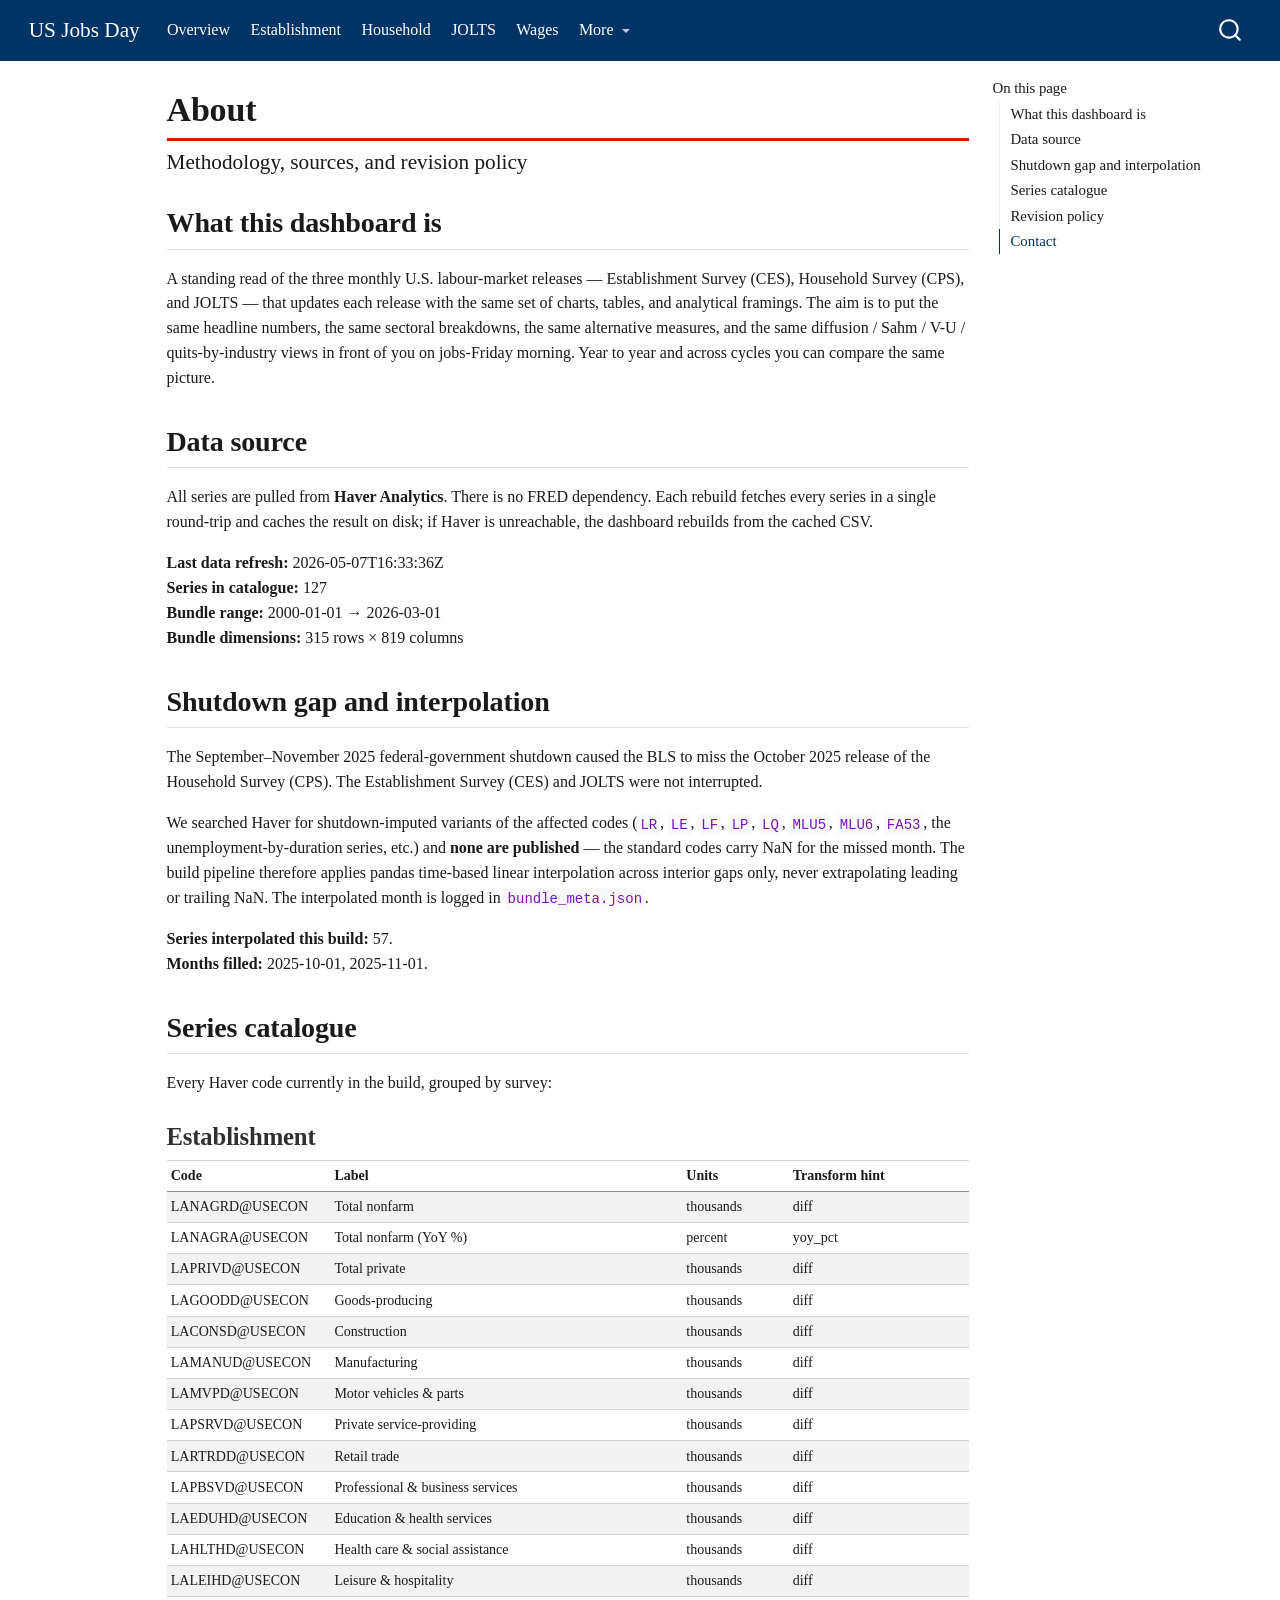
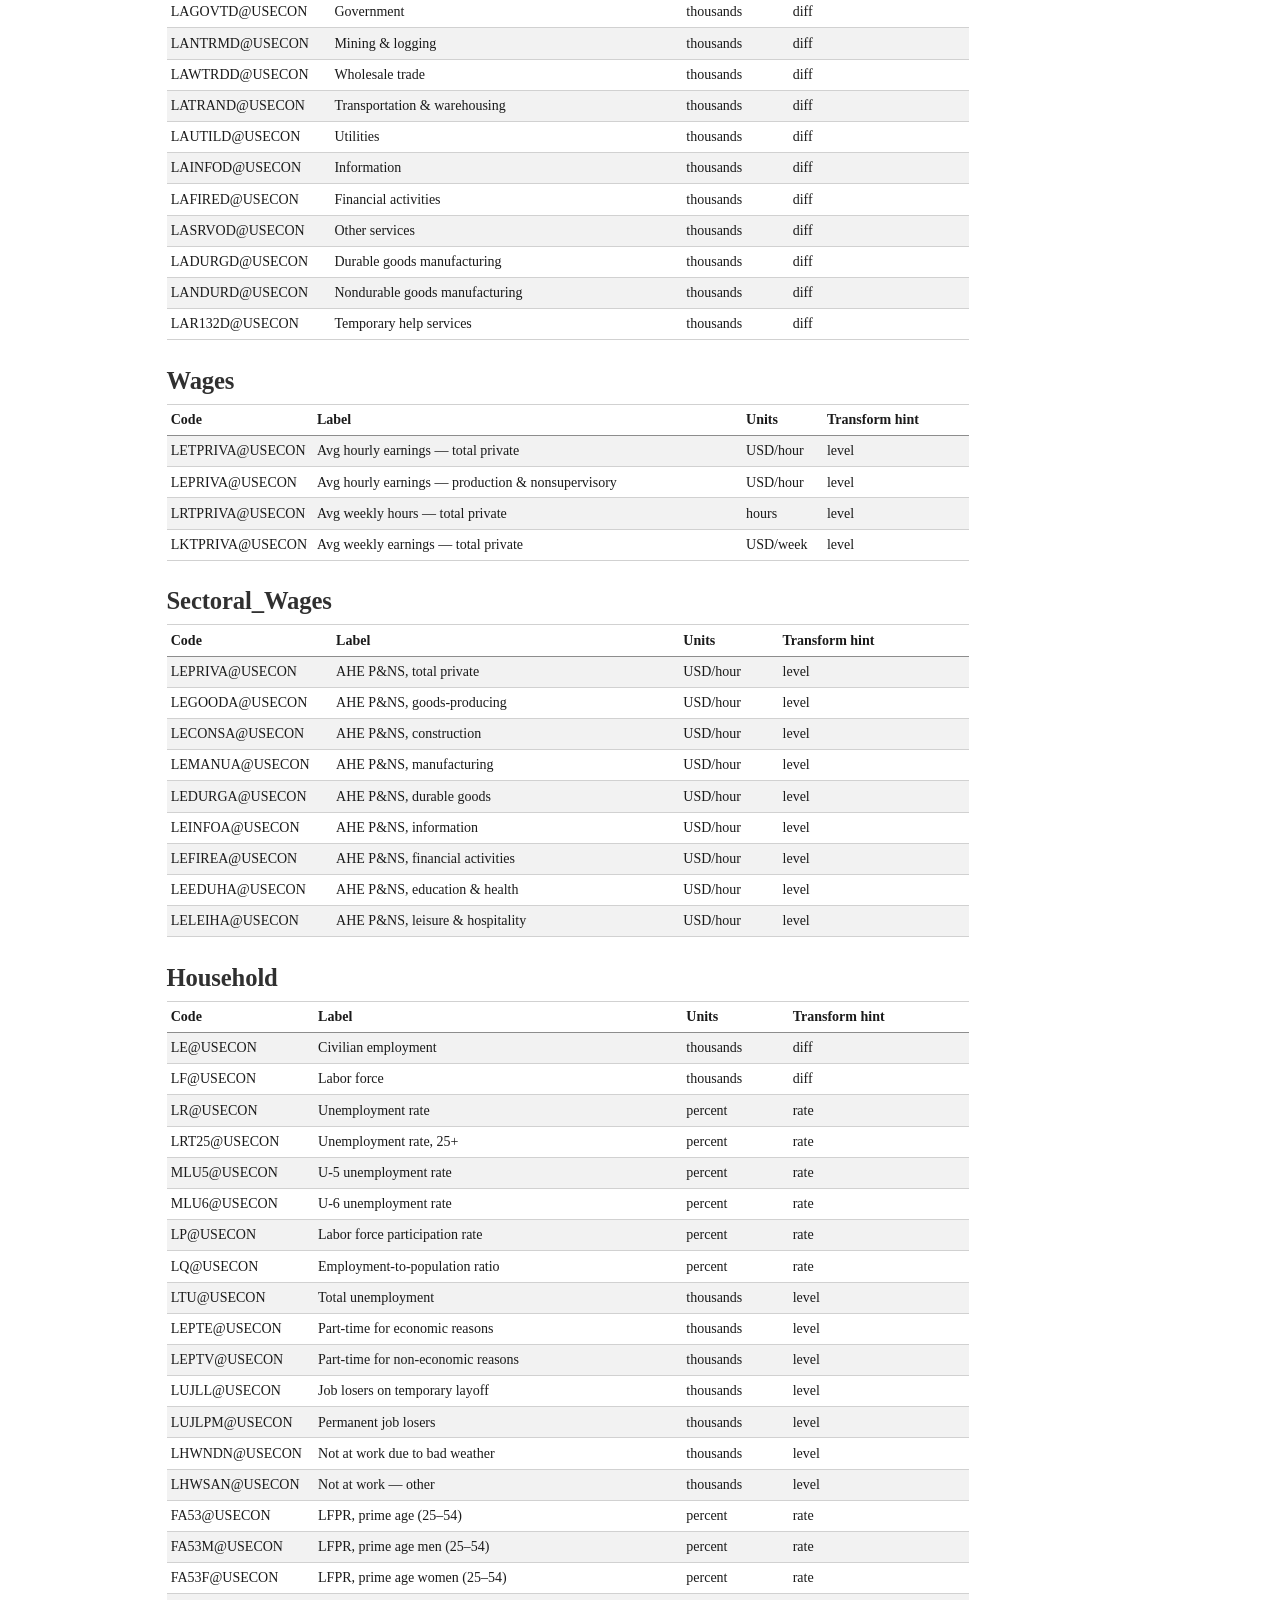
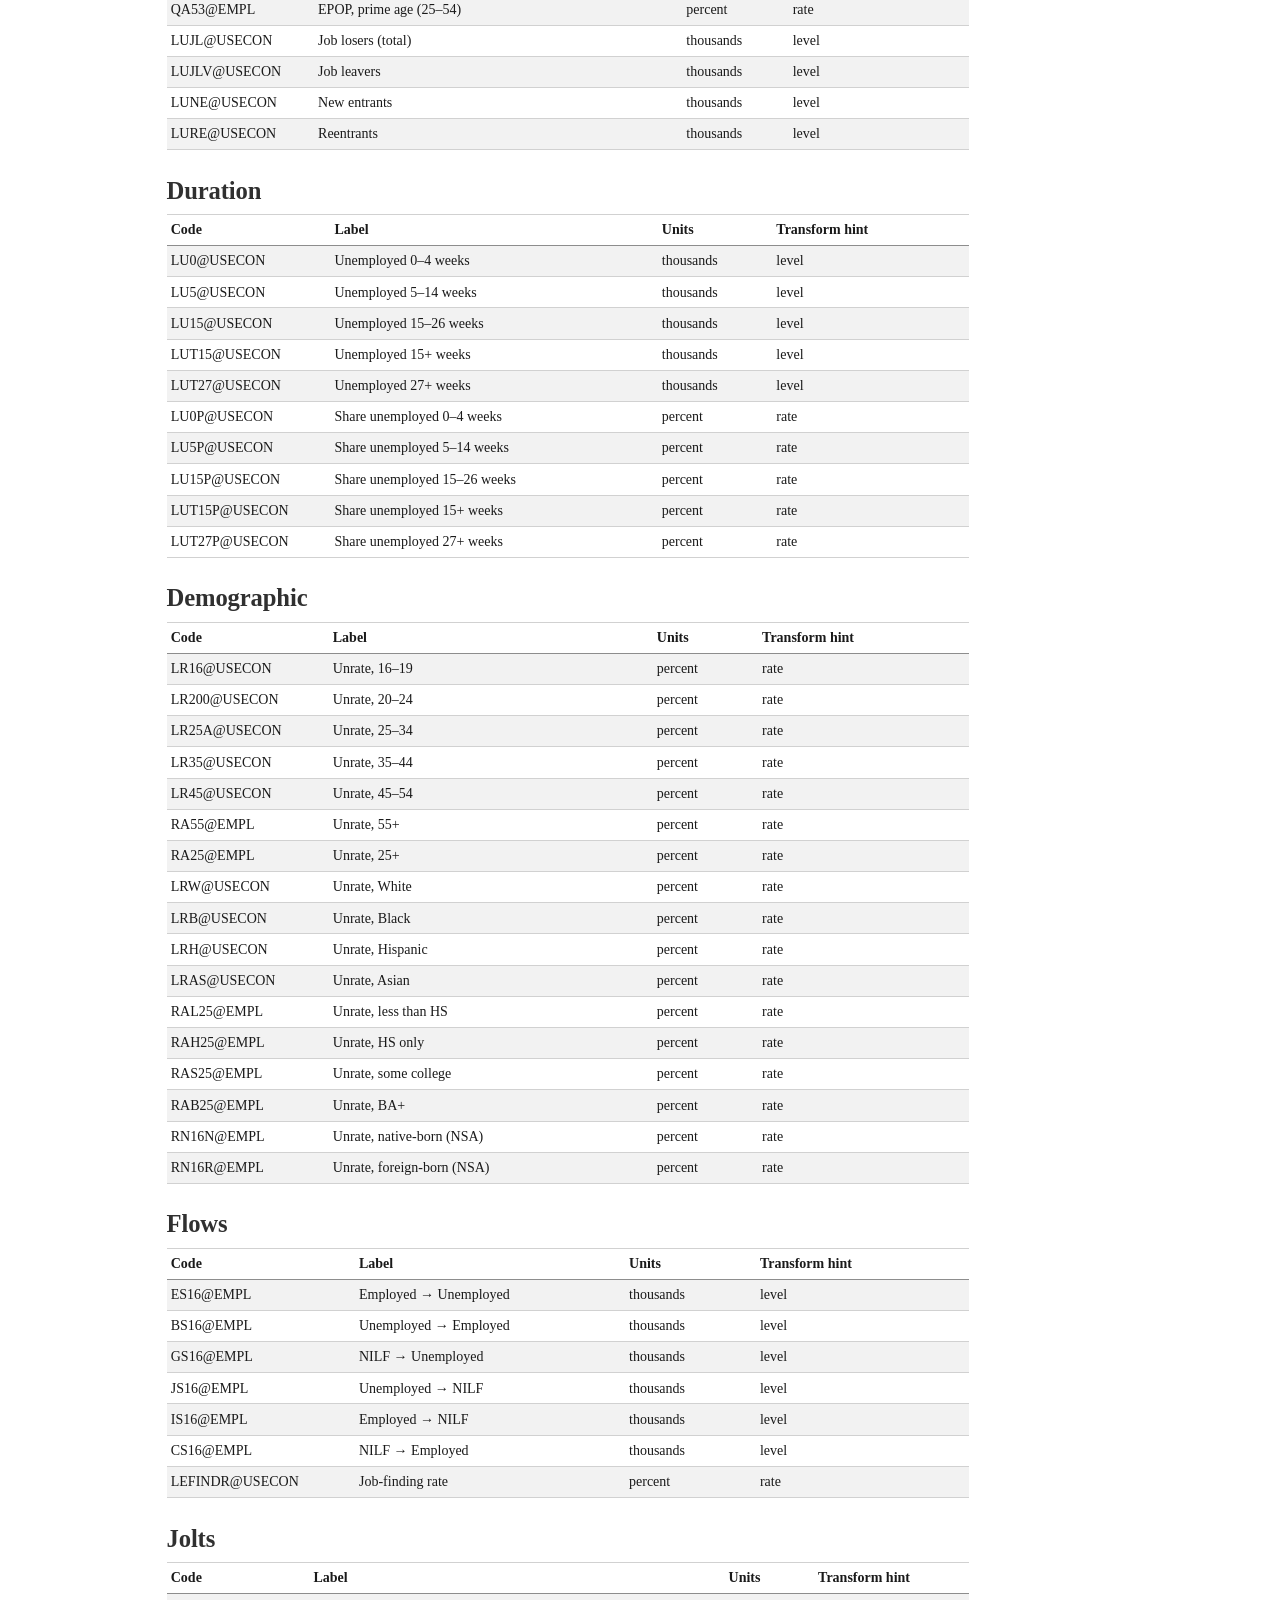
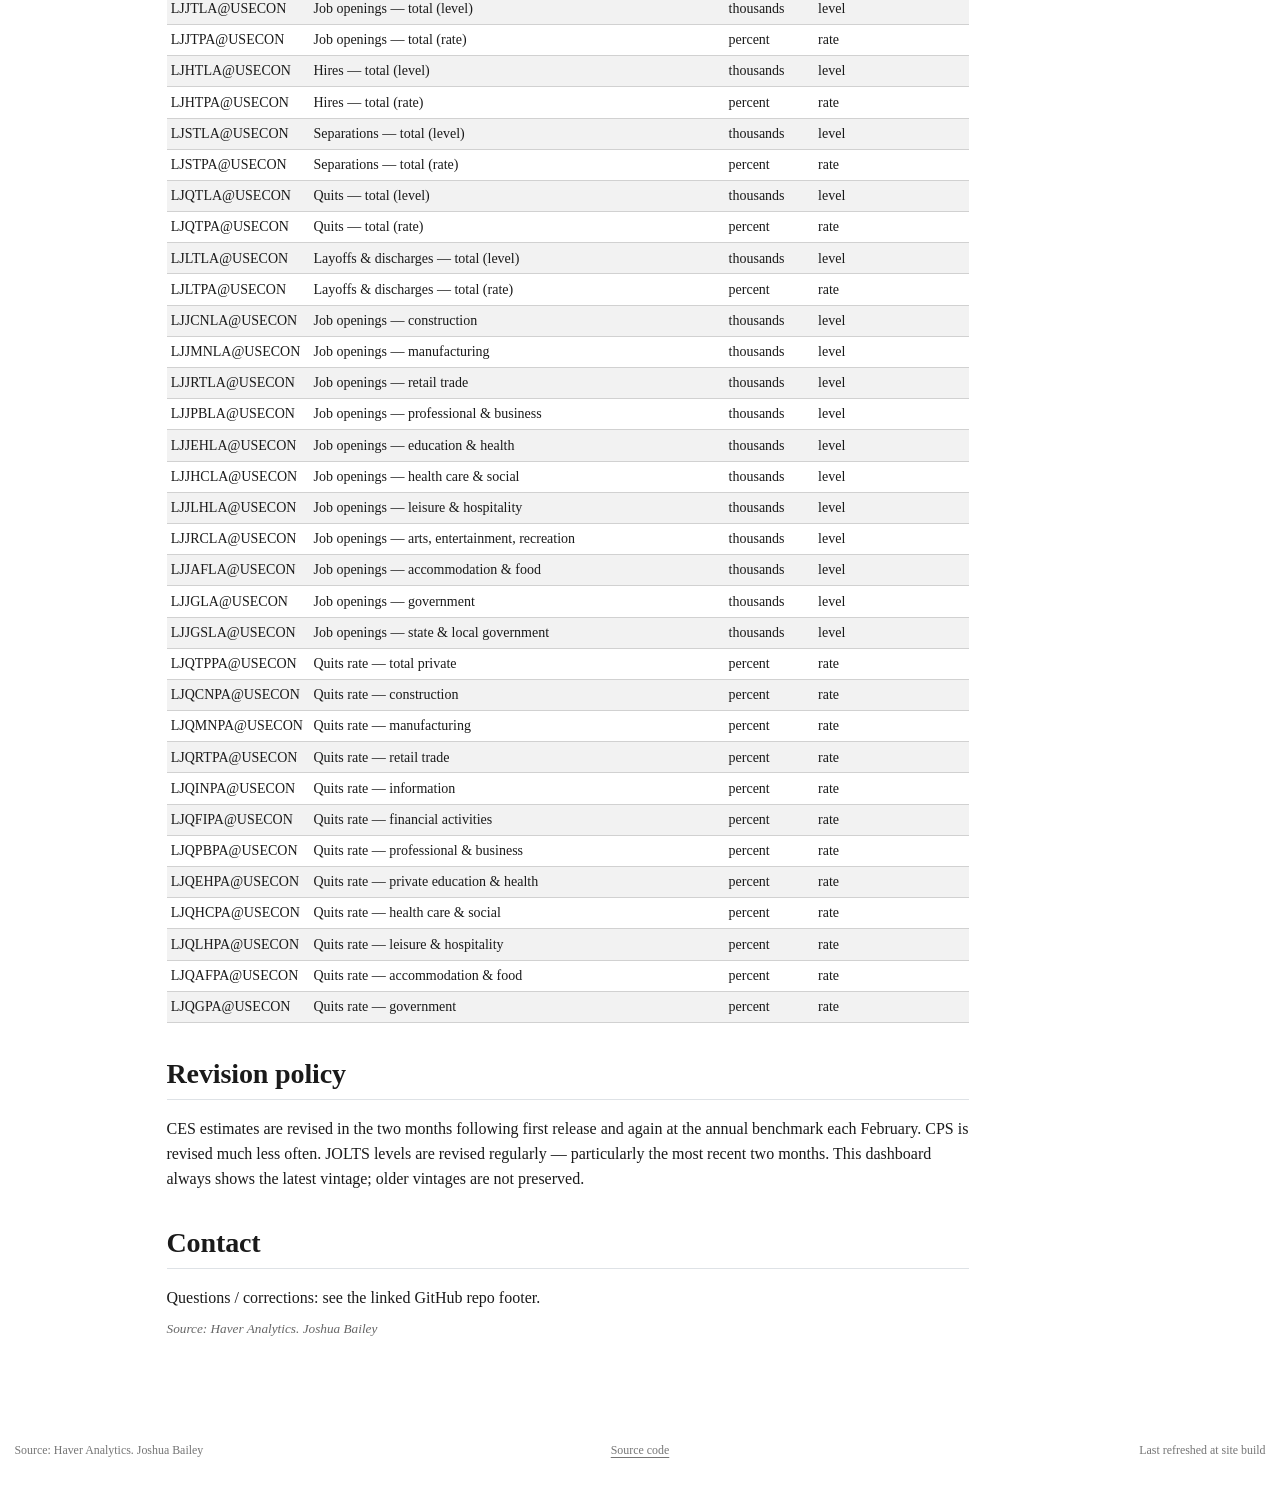
==== about.html @ 0201a6a6 "Refresh 2026-05-07" ====
<!DOCTYPE html>
<html xmlns="http://www.w3.org/1999/xhtml" lang="en" xml:lang="en"><head>

<meta charset="utf-8">
<meta name="generator" content="quarto-1.6.42">

<meta name="viewport" content="width=device-width, initial-scale=1.0, user-scalable=yes">


<title>About – US Jobs Day</title>
<style>
code{white-space: pre-wrap;}
span.smallcaps{font-variant: small-caps;}
div.columns{display: flex; gap: min(4vw, 1.5em);}
div.column{flex: auto; overflow-x: auto;}
div.hanging-indent{margin-left: 1.5em; text-indent: -1.5em;}
ul.task-list{list-style: none;}
ul.task-list li input[type="checkbox"] {
  width: 0.8em;
  margin: 0 0.8em 0.2em -1em; /* quarto-specific, see https://github.com/quarto-dev/quarto-cli/issues/4556 */ 
  vertical-align: middle;
}
</style>


<script src="site_libs/quarto-nav/quarto-nav.js"></script>
<script src="site_libs/quarto-nav/headroom.min.js"></script>
<script src="site_libs/clipboard/clipboard.min.js"></script>
<script src="site_libs/quarto-search/autocomplete.umd.js"></script>
<script src="site_libs/quarto-search/fuse.min.js"></script>
<script src="site_libs/quarto-search/quarto-search.js"></script>
<meta name="quarto:offset" content="./">
<script src="site_libs/quarto-html/quarto.js"></script>
<script src="site_libs/quarto-html/popper.min.js"></script>
<script src="site_libs/quarto-html/tippy.umd.min.js"></script>
<script src="site_libs/quarto-html/anchor.min.js"></script>
<link href="site_libs/quarto-html/tippy.css" rel="stylesheet">
<link href="site_libs/quarto-html/quarto-syntax-highlighting-2f5df379a58b258e96c21c0638c20c03.css" rel="stylesheet" id="quarto-text-highlighting-styles">
<script src="site_libs/bootstrap/bootstrap.min.js"></script>
<link href="site_libs/bootstrap/bootstrap-icons.css" rel="stylesheet">
<link href="site_libs/bootstrap/bootstrap-bac0876a1e054e1582b40d02a5492bbf.min.css" rel="stylesheet" append-hash="true" id="quarto-bootstrap" data-mode="light">
<script id="quarto-search-options" type="application/json">{
  "location": "navbar",
  "copy-button": false,
  "collapse-after": 3,
  "panel-placement": "end",
  "type": "overlay",
  "limit": 50,
  "keyboard-shortcut": [
    "f",
    "/",
    "s"
  ],
  "show-item-context": false,
  "language": {
    "search-no-results-text": "No results",
    "search-matching-documents-text": "matching documents",
    "search-copy-link-title": "Copy link to search",
    "search-hide-matches-text": "Hide additional matches",
    "search-more-match-text": "more match in this document",
    "search-more-matches-text": "more matches in this document",
    "search-clear-button-title": "Clear",
    "search-text-placeholder": "",
    "search-detached-cancel-button-title": "Cancel",
    "search-submit-button-title": "Submit",
    "search-label": "Search"
  }
}</script>
<style>html{ scroll-behavior: smooth; }</style>


</head>

<body class="nav-fixed">

<div id="quarto-search-results"></div>
  <header id="quarto-header" class="headroom fixed-top">
    <nav class="navbar navbar-expand-lg " data-bs-theme="dark">
      <div class="navbar-container container-fluid">
      <div class="navbar-brand-container mx-auto">
    <a class="navbar-brand" href="./index.html">
    <span class="navbar-title">US Jobs Day</span>
    </a>
  </div>
            <div id="quarto-search" class="" title="Search"></div>
          <button class="navbar-toggler" type="button" data-bs-toggle="collapse" data-bs-target="#navbarCollapse" aria-controls="navbarCollapse" role="menu" aria-expanded="false" aria-label="Toggle navigation" onclick="if (window.quartoToggleHeadroom) { window.quartoToggleHeadroom(); }">
  <span class="navbar-toggler-icon"></span>
</button>
          <div class="collapse navbar-collapse" id="navbarCollapse">
            <ul class="navbar-nav navbar-nav-scroll me-auto">
  <li class="nav-item">
    <a class="nav-link" href="./index.html"> 
<span class="menu-text">Overview</span></a>
  </li>  
  <li class="nav-item">
    <a class="nav-link" href="./establishment.html"> 
<span class="menu-text">Establishment</span></a>
  </li>  
  <li class="nav-item">
    <a class="nav-link" href="./household.html"> 
<span class="menu-text">Household</span></a>
  </li>  
  <li class="nav-item">
    <a class="nav-link" href="./jolts.html"> 
<span class="menu-text">JOLTS</span></a>
  </li>  
  <li class="nav-item">
    <a class="nav-link" href="./wages.html"> 
<span class="menu-text">Wages</span></a>
  </li>  
  <li class="nav-item dropdown ">
    <a class="nav-link dropdown-toggle" href="#" id="nav-menu-more" role="link" data-bs-toggle="dropdown" aria-expanded="false">
 <span class="menu-text">More</span>
    </a>
    <ul class="dropdown-menu" aria-labelledby="nav-menu-more">    
        <li>
    <a class="dropdown-item" href="./raw-data.html">
 <span class="dropdown-text">Raw data</span></a>
  </li>  
        <li>
    <a class="dropdown-item" href="./about.html">
 <span class="dropdown-text">About</span></a>
  </li>  
    </ul>
  </li>
</ul>
          </div> <!-- /navcollapse -->
            <div class="quarto-navbar-tools">
</div>
      </div> <!-- /container-fluid -->
    </nav>
</header>
<!-- content -->
<div id="quarto-content" class="quarto-container page-columns page-rows-contents page-layout-article page-navbar">
<!-- sidebar -->
<!-- margin-sidebar -->
    <div id="quarto-margin-sidebar" class="sidebar margin-sidebar">
        <nav id="TOC" role="doc-toc" class="toc-active">
    <h2 id="toc-title">On this page</h2>
   
  <ul class="collapse">
  <li><a href="#what-this-dashboard-is" id="toc-what-this-dashboard-is" class="nav-link active" data-scroll-target="#what-this-dashboard-is">What this dashboard is</a></li>
  <li><a href="#data-source" id="toc-data-source" class="nav-link" data-scroll-target="#data-source">Data source</a></li>
  <li><a href="#shutdown-gap-and-interpolation" id="toc-shutdown-gap-and-interpolation" class="nav-link" data-scroll-target="#shutdown-gap-and-interpolation">Shutdown gap and interpolation</a></li>
  <li><a href="#series-catalogue" id="toc-series-catalogue" class="nav-link" data-scroll-target="#series-catalogue">Series catalogue</a></li>
  <li><a href="#revision-policy" id="toc-revision-policy" class="nav-link" data-scroll-target="#revision-policy">Revision policy</a></li>
  <li><a href="#contact" id="toc-contact" class="nav-link" data-scroll-target="#contact">Contact</a></li>
  </ul>
</nav>
    </div>
<!-- main -->
<main class="content" id="quarto-document-content">

<header id="title-block-header" class="quarto-title-block default">
<div class="quarto-title">
<h1 class="title">About</h1>
<p class="subtitle lead">Methodology, sources, and revision policy</p>
</div>



<div class="quarto-title-meta">

    
  
    
  </div>
  


</header>


<section id="what-this-dashboard-is" class="level2">
<h2 class="anchored" data-anchor-id="what-this-dashboard-is">What this dashboard is</h2>
<p>A standing read of the three monthly U.S. labour-market releases — Establishment Survey (CES), Household Survey (CPS), and JOLTS — that updates each release with the same set of charts, tables, and analytical framings. The aim is to put the same headline numbers, the same sectoral breakdowns, the same alternative measures, and the same diffusion / Sahm / V-U / quits-by-industry views in front of you on jobs-Friday morning. Year to year and across cycles you can compare the same picture.</p>
</section>
<section id="data-source" class="level2">
<h2 class="anchored" data-anchor-id="data-source">Data source</h2>
<p>All series are pulled from <strong>Haver Analytics</strong>. There is no FRED dependency. Each rebuild fetches every series in a single round-trip and caches the result on disk; if Haver is unreachable, the dashboard rebuilds from the cached CSV.</p>
<div id="data-meta" class="cell" data-execution_count="2">
<p><strong>Last data refresh:</strong> 2026-05-07T16:33:36Z<br>
<strong>Series in catalogue:</strong> 127<br>
<strong>Bundle range:</strong> 2000-01-01 → 2026-03-01<br>
<strong>Bundle dimensions:</strong> 315 rows × 819 columns</p>
</div>
</section>
<section id="shutdown-gap-and-interpolation" class="level2">
<h2 class="anchored" data-anchor-id="shutdown-gap-and-interpolation">Shutdown gap and interpolation</h2>
<p>The September–November 2025 federal-government shutdown caused the BLS to miss the October 2025 release of the Household Survey (CPS). The Establishment Survey (CES) and JOLTS were not interrupted.</p>
<p>We searched Haver for shutdown-imputed variants of the affected codes (<code>LR</code>, <code>LE</code>, <code>LF</code>, <code>LP</code>, <code>LQ</code>, <code>MLU5</code>, <code>MLU6</code>, <code>FA53</code>, the unemployment-by-duration series, etc.) and <strong>none are published</strong> — the standard codes carry NaN for the missed month. The build pipeline therefore applies pandas time-based linear interpolation across interior gaps only, never extrapolating leading or trailing NaN. The interpolated month is logged in <code>bundle_meta.json</code>.</p>
<div id="interp-list" class="cell" data-execution_count="3">
<p><strong>Series interpolated this build:</strong> 57.<br>
<strong>Months filled:</strong> 2025-10-01, 2025-11-01.</p>
</div>
</section>
<section id="series-catalogue" class="level2">
<h2 class="anchored" data-anchor-id="series-catalogue">Series catalogue</h2>
<p>Every Haver code currently in the build, grouped by survey:</p>
<div id="catalog" class="cell" data-execution_count="4">
<section id="establishment" class="level3">
<h3 class="anchored" data-anchor-id="establishment">Establishment</h3>
<table class="caption-top table table-sm table-striped small">
<colgroup>
<col style="width: 20%">
<col style="width: 43%">
<col style="width: 13%">
<col style="width: 22%">
</colgroup>
<thead>
<tr class="header">
<th style="text-align: left;">Code</th>
<th style="text-align: left;">Label</th>
<th style="text-align: left;">Units</th>
<th style="text-align: left;">Transform hint</th>
</tr>
</thead>
<tbody>
<tr class="odd">
<td style="text-align: left;">LANAGRD@USECON</td>
<td style="text-align: left;">Total nonfarm</td>
<td style="text-align: left;">thousands</td>
<td style="text-align: left;">diff</td>
</tr>
<tr class="even">
<td style="text-align: left;">LANAGRA@USECON</td>
<td style="text-align: left;">Total nonfarm (YoY %)</td>
<td style="text-align: left;">percent</td>
<td style="text-align: left;">yoy_pct</td>
</tr>
<tr class="odd">
<td style="text-align: left;">LAPRIVD@USECON</td>
<td style="text-align: left;">Total private</td>
<td style="text-align: left;">thousands</td>
<td style="text-align: left;">diff</td>
</tr>
<tr class="even">
<td style="text-align: left;">LAGOODD@USECON</td>
<td style="text-align: left;">Goods-producing</td>
<td style="text-align: left;">thousands</td>
<td style="text-align: left;">diff</td>
</tr>
<tr class="odd">
<td style="text-align: left;">LACONSD@USECON</td>
<td style="text-align: left;">Construction</td>
<td style="text-align: left;">thousands</td>
<td style="text-align: left;">diff</td>
</tr>
<tr class="even">
<td style="text-align: left;">LAMANUD@USECON</td>
<td style="text-align: left;">Manufacturing</td>
<td style="text-align: left;">thousands</td>
<td style="text-align: left;">diff</td>
</tr>
<tr class="odd">
<td style="text-align: left;">LAMVPD@USECON</td>
<td style="text-align: left;">Motor vehicles &amp; parts</td>
<td style="text-align: left;">thousands</td>
<td style="text-align: left;">diff</td>
</tr>
<tr class="even">
<td style="text-align: left;">LAPSRVD@USECON</td>
<td style="text-align: left;">Private service-providing</td>
<td style="text-align: left;">thousands</td>
<td style="text-align: left;">diff</td>
</tr>
<tr class="odd">
<td style="text-align: left;">LARTRDD@USECON</td>
<td style="text-align: left;">Retail trade</td>
<td style="text-align: left;">thousands</td>
<td style="text-align: left;">diff</td>
</tr>
<tr class="even">
<td style="text-align: left;">LAPBSVD@USECON</td>
<td style="text-align: left;">Professional &amp; business services</td>
<td style="text-align: left;">thousands</td>
<td style="text-align: left;">diff</td>
</tr>
<tr class="odd">
<td style="text-align: left;">LAEDUHD@USECON</td>
<td style="text-align: left;">Education &amp; health services</td>
<td style="text-align: left;">thousands</td>
<td style="text-align: left;">diff</td>
</tr>
<tr class="even">
<td style="text-align: left;">LAHLTHD@USECON</td>
<td style="text-align: left;">Health care &amp; social assistance</td>
<td style="text-align: left;">thousands</td>
<td style="text-align: left;">diff</td>
</tr>
<tr class="odd">
<td style="text-align: left;">LALEIHD@USECON</td>
<td style="text-align: left;">Leisure &amp; hospitality</td>
<td style="text-align: left;">thousands</td>
<td style="text-align: left;">diff</td>
</tr>
<tr class="even">
<td style="text-align: left;">LAGOVTD@USECON</td>
<td style="text-align: left;">Government</td>
<td style="text-align: left;">thousands</td>
<td style="text-align: left;">diff</td>
</tr>
<tr class="odd">
<td style="text-align: left;">LANTRMD@USECON</td>
<td style="text-align: left;">Mining &amp; logging</td>
<td style="text-align: left;">thousands</td>
<td style="text-align: left;">diff</td>
</tr>
<tr class="even">
<td style="text-align: left;">LAWTRDD@USECON</td>
<td style="text-align: left;">Wholesale trade</td>
<td style="text-align: left;">thousands</td>
<td style="text-align: left;">diff</td>
</tr>
<tr class="odd">
<td style="text-align: left;">LATRAND@USECON</td>
<td style="text-align: left;">Transportation &amp; warehousing</td>
<td style="text-align: left;">thousands</td>
<td style="text-align: left;">diff</td>
</tr>
<tr class="even">
<td style="text-align: left;">LAUTILD@USECON</td>
<td style="text-align: left;">Utilities</td>
<td style="text-align: left;">thousands</td>
<td style="text-align: left;">diff</td>
</tr>
<tr class="odd">
<td style="text-align: left;">LAINFOD@USECON</td>
<td style="text-align: left;">Information</td>
<td style="text-align: left;">thousands</td>
<td style="text-align: left;">diff</td>
</tr>
<tr class="even">
<td style="text-align: left;">LAFIRED@USECON</td>
<td style="text-align: left;">Financial activities</td>
<td style="text-align: left;">thousands</td>
<td style="text-align: left;">diff</td>
</tr>
<tr class="odd">
<td style="text-align: left;">LASRVOD@USECON</td>
<td style="text-align: left;">Other services</td>
<td style="text-align: left;">thousands</td>
<td style="text-align: left;">diff</td>
</tr>
<tr class="even">
<td style="text-align: left;">LADURGD@USECON</td>
<td style="text-align: left;">Durable goods manufacturing</td>
<td style="text-align: left;">thousands</td>
<td style="text-align: left;">diff</td>
</tr>
<tr class="odd">
<td style="text-align: left;">LANDURD@USECON</td>
<td style="text-align: left;">Nondurable goods manufacturing</td>
<td style="text-align: left;">thousands</td>
<td style="text-align: left;">diff</td>
</tr>
<tr class="even">
<td style="text-align: left;">LAR132D@USECON</td>
<td style="text-align: left;">Temporary help services</td>
<td style="text-align: left;">thousands</td>
<td style="text-align: left;">diff</td>
</tr>
</tbody>
</table>
</section>
<section id="wages" class="level3">
<h3 class="anchored" data-anchor-id="wages">Wages</h3>
<table class="caption-top table table-sm table-striped small">
<colgroup>
<col style="width: 17%">
<col style="width: 53%">
<col style="width: 10%">
<col style="width: 18%">
</colgroup>
<thead>
<tr class="header">
<th style="text-align: left;">Code</th>
<th style="text-align: left;">Label</th>
<th style="text-align: left;">Units</th>
<th style="text-align: left;">Transform hint</th>
</tr>
</thead>
<tbody>
<tr class="odd">
<td style="text-align: left;">LETPRIVA@USECON</td>
<td style="text-align: left;">Avg hourly earnings — total private</td>
<td style="text-align: left;">USD/hour</td>
<td style="text-align: left;">level</td>
</tr>
<tr class="even">
<td style="text-align: left;">LEPRIVA@USECON</td>
<td style="text-align: left;">Avg hourly earnings — production &amp; nonsupervisory</td>
<td style="text-align: left;">USD/hour</td>
<td style="text-align: left;">level</td>
</tr>
<tr class="odd">
<td style="text-align: left;">LRTPRIVA@USECON</td>
<td style="text-align: left;">Avg weekly hours — total private</td>
<td style="text-align: left;">hours</td>
<td style="text-align: left;">level</td>
</tr>
<tr class="even">
<td style="text-align: left;">LKTPRIVA@USECON</td>
<td style="text-align: left;">Avg weekly earnings — total private</td>
<td style="text-align: left;">USD/week</td>
<td style="text-align: left;">level</td>
</tr>
</tbody>
</table>
</section>
<section id="sectoral_wages" class="level3">
<h3 class="anchored" data-anchor-id="sectoral_wages">Sectoral_Wages</h3>
<table class="caption-top table table-sm table-striped small">
<colgroup>
<col style="width: 20%">
<col style="width: 42%">
<col style="width: 12%">
<col style="width: 23%">
</colgroup>
<thead>
<tr class="header">
<th style="text-align: left;">Code</th>
<th style="text-align: left;">Label</th>
<th style="text-align: left;">Units</th>
<th style="text-align: left;">Transform hint</th>
</tr>
</thead>
<tbody>
<tr class="odd">
<td style="text-align: left;">LEPRIVA@USECON</td>
<td style="text-align: left;">AHE P&amp;NS, total private</td>
<td style="text-align: left;">USD/hour</td>
<td style="text-align: left;">level</td>
</tr>
<tr class="even">
<td style="text-align: left;">LEGOODA@USECON</td>
<td style="text-align: left;">AHE P&amp;NS, goods-producing</td>
<td style="text-align: left;">USD/hour</td>
<td style="text-align: left;">level</td>
</tr>
<tr class="odd">
<td style="text-align: left;">LECONSA@USECON</td>
<td style="text-align: left;">AHE P&amp;NS, construction</td>
<td style="text-align: left;">USD/hour</td>
<td style="text-align: left;">level</td>
</tr>
<tr class="even">
<td style="text-align: left;">LEMANUA@USECON</td>
<td style="text-align: left;">AHE P&amp;NS, manufacturing</td>
<td style="text-align: left;">USD/hour</td>
<td style="text-align: left;">level</td>
</tr>
<tr class="odd">
<td style="text-align: left;">LEDURGA@USECON</td>
<td style="text-align: left;">AHE P&amp;NS, durable goods</td>
<td style="text-align: left;">USD/hour</td>
<td style="text-align: left;">level</td>
</tr>
<tr class="even">
<td style="text-align: left;">LEINFOA@USECON</td>
<td style="text-align: left;">AHE P&amp;NS, information</td>
<td style="text-align: left;">USD/hour</td>
<td style="text-align: left;">level</td>
</tr>
<tr class="odd">
<td style="text-align: left;">LEFIREA@USECON</td>
<td style="text-align: left;">AHE P&amp;NS, financial activities</td>
<td style="text-align: left;">USD/hour</td>
<td style="text-align: left;">level</td>
</tr>
<tr class="even">
<td style="text-align: left;">LEEDUHA@USECON</td>
<td style="text-align: left;">AHE P&amp;NS, education &amp; health</td>
<td style="text-align: left;">USD/hour</td>
<td style="text-align: left;">level</td>
</tr>
<tr class="odd">
<td style="text-align: left;">LELEIHA@USECON</td>
<td style="text-align: left;">AHE P&amp;NS, leisure &amp; hospitality</td>
<td style="text-align: left;">USD/hour</td>
<td style="text-align: left;">level</td>
</tr>
</tbody>
</table>
</section>
<section id="household" class="level3">
<h3 class="anchored" data-anchor-id="household">Household</h3>
<table class="caption-top table table-sm table-striped small">
<colgroup>
<col style="width: 18%">
<col style="width: 45%">
<col style="width: 13%">
<col style="width: 22%">
</colgroup>
<thead>
<tr class="header">
<th style="text-align: left;">Code</th>
<th style="text-align: left;">Label</th>
<th style="text-align: left;">Units</th>
<th style="text-align: left;">Transform hint</th>
</tr>
</thead>
<tbody>
<tr class="odd">
<td style="text-align: left;">LE@USECON</td>
<td style="text-align: left;">Civilian employment</td>
<td style="text-align: left;">thousands</td>
<td style="text-align: left;">diff</td>
</tr>
<tr class="even">
<td style="text-align: left;">LF@USECON</td>
<td style="text-align: left;">Labor force</td>
<td style="text-align: left;">thousands</td>
<td style="text-align: left;">diff</td>
</tr>
<tr class="odd">
<td style="text-align: left;">LR@USECON</td>
<td style="text-align: left;">Unemployment rate</td>
<td style="text-align: left;">percent</td>
<td style="text-align: left;">rate</td>
</tr>
<tr class="even">
<td style="text-align: left;">LRT25@USECON</td>
<td style="text-align: left;">Unemployment rate, 25+</td>
<td style="text-align: left;">percent</td>
<td style="text-align: left;">rate</td>
</tr>
<tr class="odd">
<td style="text-align: left;">MLU5@USECON</td>
<td style="text-align: left;">U-5 unemployment rate</td>
<td style="text-align: left;">percent</td>
<td style="text-align: left;">rate</td>
</tr>
<tr class="even">
<td style="text-align: left;">MLU6@USECON</td>
<td style="text-align: left;">U-6 unemployment rate</td>
<td style="text-align: left;">percent</td>
<td style="text-align: left;">rate</td>
</tr>
<tr class="odd">
<td style="text-align: left;">LP@USECON</td>
<td style="text-align: left;">Labor force participation rate</td>
<td style="text-align: left;">percent</td>
<td style="text-align: left;">rate</td>
</tr>
<tr class="even">
<td style="text-align: left;">LQ@USECON</td>
<td style="text-align: left;">Employment-to-population ratio</td>
<td style="text-align: left;">percent</td>
<td style="text-align: left;">rate</td>
</tr>
<tr class="odd">
<td style="text-align: left;">LTU@USECON</td>
<td style="text-align: left;">Total unemployment</td>
<td style="text-align: left;">thousands</td>
<td style="text-align: left;">level</td>
</tr>
<tr class="even">
<td style="text-align: left;">LEPTE@USECON</td>
<td style="text-align: left;">Part-time for economic reasons</td>
<td style="text-align: left;">thousands</td>
<td style="text-align: left;">level</td>
</tr>
<tr class="odd">
<td style="text-align: left;">LEPTV@USECON</td>
<td style="text-align: left;">Part-time for non-economic reasons</td>
<td style="text-align: left;">thousands</td>
<td style="text-align: left;">level</td>
</tr>
<tr class="even">
<td style="text-align: left;">LUJLL@USECON</td>
<td style="text-align: left;">Job losers on temporary layoff</td>
<td style="text-align: left;">thousands</td>
<td style="text-align: left;">level</td>
</tr>
<tr class="odd">
<td style="text-align: left;">LUJLPM@USECON</td>
<td style="text-align: left;">Permanent job losers</td>
<td style="text-align: left;">thousands</td>
<td style="text-align: left;">level</td>
</tr>
<tr class="even">
<td style="text-align: left;">LHWNDN@USECON</td>
<td style="text-align: left;">Not at work due to bad weather</td>
<td style="text-align: left;">thousands</td>
<td style="text-align: left;">level</td>
</tr>
<tr class="odd">
<td style="text-align: left;">LHWSAN@USECON</td>
<td style="text-align: left;">Not at work — other</td>
<td style="text-align: left;">thousands</td>
<td style="text-align: left;">level</td>
</tr>
<tr class="even">
<td style="text-align: left;">FA53@USECON</td>
<td style="text-align: left;">LFPR, prime age (25–54)</td>
<td style="text-align: left;">percent</td>
<td style="text-align: left;">rate</td>
</tr>
<tr class="odd">
<td style="text-align: left;">FA53M@USECON</td>
<td style="text-align: left;">LFPR, prime age men (25–54)</td>
<td style="text-align: left;">percent</td>
<td style="text-align: left;">rate</td>
</tr>
<tr class="even">
<td style="text-align: left;">FA53F@USECON</td>
<td style="text-align: left;">LFPR, prime age women (25–54)</td>
<td style="text-align: left;">percent</td>
<td style="text-align: left;">rate</td>
</tr>
<tr class="odd">
<td style="text-align: left;">QA53@EMPL</td>
<td style="text-align: left;">EPOP, prime age (25–54)</td>
<td style="text-align: left;">percent</td>
<td style="text-align: left;">rate</td>
</tr>
<tr class="even">
<td style="text-align: left;">LUJL@USECON</td>
<td style="text-align: left;">Job losers (total)</td>
<td style="text-align: left;">thousands</td>
<td style="text-align: left;">level</td>
</tr>
<tr class="odd">
<td style="text-align: left;">LUJLV@USECON</td>
<td style="text-align: left;">Job leavers</td>
<td style="text-align: left;">thousands</td>
<td style="text-align: left;">level</td>
</tr>
<tr class="even">
<td style="text-align: left;">LUNE@USECON</td>
<td style="text-align: left;">New entrants</td>
<td style="text-align: left;">thousands</td>
<td style="text-align: left;">level</td>
</tr>
<tr class="odd">
<td style="text-align: left;">LURE@USECON</td>
<td style="text-align: left;">Reentrants</td>
<td style="text-align: left;">thousands</td>
<td style="text-align: left;">level</td>
</tr>
</tbody>
</table>
</section>
<section id="duration" class="level3">
<h3 class="anchored" data-anchor-id="duration">Duration</h3>
<table class="caption-top table table-sm table-striped small">
<colgroup>
<col style="width: 20%">
<col style="width: 40%">
<col style="width: 14%">
<col style="width: 24%">
</colgroup>
<thead>
<tr class="header">
<th style="text-align: left;">Code</th>
<th style="text-align: left;">Label</th>
<th style="text-align: left;">Units</th>
<th style="text-align: left;">Transform hint</th>
</tr>
</thead>
<tbody>
<tr class="odd">
<td style="text-align: left;">LU0@USECON</td>
<td style="text-align: left;">Unemployed 0–4 weeks</td>
<td style="text-align: left;">thousands</td>
<td style="text-align: left;">level</td>
</tr>
<tr class="even">
<td style="text-align: left;">LU5@USECON</td>
<td style="text-align: left;">Unemployed 5–14 weeks</td>
<td style="text-align: left;">thousands</td>
<td style="text-align: left;">level</td>
</tr>
<tr class="odd">
<td style="text-align: left;">LU15@USECON</td>
<td style="text-align: left;">Unemployed 15–26 weeks</td>
<td style="text-align: left;">thousands</td>
<td style="text-align: left;">level</td>
</tr>
<tr class="even">
<td style="text-align: left;">LUT15@USECON</td>
<td style="text-align: left;">Unemployed 15+ weeks</td>
<td style="text-align: left;">thousands</td>
<td style="text-align: left;">level</td>
</tr>
<tr class="odd">
<td style="text-align: left;">LUT27@USECON</td>
<td style="text-align: left;">Unemployed 27+ weeks</td>
<td style="text-align: left;">thousands</td>
<td style="text-align: left;">level</td>
</tr>
<tr class="even">
<td style="text-align: left;">LU0P@USECON</td>
<td style="text-align: left;">Share unemployed 0–4 weeks</td>
<td style="text-align: left;">percent</td>
<td style="text-align: left;">rate</td>
</tr>
<tr class="odd">
<td style="text-align: left;">LU5P@USECON</td>
<td style="text-align: left;">Share unemployed 5–14 weeks</td>
<td style="text-align: left;">percent</td>
<td style="text-align: left;">rate</td>
</tr>
<tr class="even">
<td style="text-align: left;">LU15P@USECON</td>
<td style="text-align: left;">Share unemployed 15–26 weeks</td>
<td style="text-align: left;">percent</td>
<td style="text-align: left;">rate</td>
</tr>
<tr class="odd">
<td style="text-align: left;">LUT15P@USECON</td>
<td style="text-align: left;">Share unemployed 15+ weeks</td>
<td style="text-align: left;">percent</td>
<td style="text-align: left;">rate</td>
</tr>
<tr class="even">
<td style="text-align: left;">LUT27P@USECON</td>
<td style="text-align: left;">Share unemployed 27+ weeks</td>
<td style="text-align: left;">percent</td>
<td style="text-align: left;">rate</td>
</tr>
</tbody>
</table>
</section>
<section id="demographic" class="level3">
<h3 class="anchored" data-anchor-id="demographic">Demographic</h3>
<table class="caption-top table table-sm table-striped small">
<colgroup>
<col style="width: 20%">
<col style="width: 40%">
<col style="width: 13%">
<col style="width: 26%">
</colgroup>
<thead>
<tr class="header">
<th style="text-align: left;">Code</th>
<th style="text-align: left;">Label</th>
<th style="text-align: left;">Units</th>
<th style="text-align: left;">Transform hint</th>
</tr>
</thead>
<tbody>
<tr class="odd">
<td style="text-align: left;">LR16@USECON</td>
<td style="text-align: left;">Unrate, 16–19</td>
<td style="text-align: left;">percent</td>
<td style="text-align: left;">rate</td>
</tr>
<tr class="even">
<td style="text-align: left;">LR200@USECON</td>
<td style="text-align: left;">Unrate, 20–24</td>
<td style="text-align: left;">percent</td>
<td style="text-align: left;">rate</td>
</tr>
<tr class="odd">
<td style="text-align: left;">LR25A@USECON</td>
<td style="text-align: left;">Unrate, 25–34</td>
<td style="text-align: left;">percent</td>
<td style="text-align: left;">rate</td>
</tr>
<tr class="even">
<td style="text-align: left;">LR35@USECON</td>
<td style="text-align: left;">Unrate, 35–44</td>
<td style="text-align: left;">percent</td>
<td style="text-align: left;">rate</td>
</tr>
<tr class="odd">
<td style="text-align: left;">LR45@USECON</td>
<td style="text-align: left;">Unrate, 45–54</td>
<td style="text-align: left;">percent</td>
<td style="text-align: left;">rate</td>
</tr>
<tr class="even">
<td style="text-align: left;">RA55@EMPL</td>
<td style="text-align: left;">Unrate, 55+</td>
<td style="text-align: left;">percent</td>
<td style="text-align: left;">rate</td>
</tr>
<tr class="odd">
<td style="text-align: left;">RA25@EMPL</td>
<td style="text-align: left;">Unrate, 25+</td>
<td style="text-align: left;">percent</td>
<td style="text-align: left;">rate</td>
</tr>
<tr class="even">
<td style="text-align: left;">LRW@USECON</td>
<td style="text-align: left;">Unrate, White</td>
<td style="text-align: left;">percent</td>
<td style="text-align: left;">rate</td>
</tr>
<tr class="odd">
<td style="text-align: left;">LRB@USECON</td>
<td style="text-align: left;">Unrate, Black</td>
<td style="text-align: left;">percent</td>
<td style="text-align: left;">rate</td>
</tr>
<tr class="even">
<td style="text-align: left;">LRH@USECON</td>
<td style="text-align: left;">Unrate, Hispanic</td>
<td style="text-align: left;">percent</td>
<td style="text-align: left;">rate</td>
</tr>
<tr class="odd">
<td style="text-align: left;">LRAS@USECON</td>
<td style="text-align: left;">Unrate, Asian</td>
<td style="text-align: left;">percent</td>
<td style="text-align: left;">rate</td>
</tr>
<tr class="even">
<td style="text-align: left;">RAL25@EMPL</td>
<td style="text-align: left;">Unrate, less than HS</td>
<td style="text-align: left;">percent</td>
<td style="text-align: left;">rate</td>
</tr>
<tr class="odd">
<td style="text-align: left;">RAH25@EMPL</td>
<td style="text-align: left;">Unrate, HS only</td>
<td style="text-align: left;">percent</td>
<td style="text-align: left;">rate</td>
</tr>
<tr class="even">
<td style="text-align: left;">RAS25@EMPL</td>
<td style="text-align: left;">Unrate, some college</td>
<td style="text-align: left;">percent</td>
<td style="text-align: left;">rate</td>
</tr>
<tr class="odd">
<td style="text-align: left;">RAB25@EMPL</td>
<td style="text-align: left;">Unrate, BA+</td>
<td style="text-align: left;">percent</td>
<td style="text-align: left;">rate</td>
</tr>
<tr class="even">
<td style="text-align: left;">RN16N@EMPL</td>
<td style="text-align: left;">Unrate, native-born (NSA)</td>
<td style="text-align: left;">percent</td>
<td style="text-align: left;">rate</td>
</tr>
<tr class="odd">
<td style="text-align: left;">RN16R@EMPL</td>
<td style="text-align: left;">Unrate, foreign-born (NSA)</td>
<td style="text-align: left;">percent</td>
<td style="text-align: left;">rate</td>
</tr>
</tbody>
</table>
</section>
<section id="flows" class="level3">
<h3 class="anchored" data-anchor-id="flows">Flows</h3>
<table class="caption-top table table-sm table-striped small">
<colgroup>
<col style="width: 23%">
<col style="width: 33%">
<col style="width: 16%">
<col style="width: 26%">
</colgroup>
<thead>
<tr class="header">
<th style="text-align: left;">Code</th>
<th style="text-align: left;">Label</th>
<th style="text-align: left;">Units</th>
<th style="text-align: left;">Transform hint</th>
</tr>
</thead>
<tbody>
<tr class="odd">
<td style="text-align: left;">ES16@EMPL</td>
<td style="text-align: left;">Employed → Unemployed</td>
<td style="text-align: left;">thousands</td>
<td style="text-align: left;">level</td>
</tr>
<tr class="even">
<td style="text-align: left;">BS16@EMPL</td>
<td style="text-align: left;">Unemployed → Employed</td>
<td style="text-align: left;">thousands</td>
<td style="text-align: left;">level</td>
</tr>
<tr class="odd">
<td style="text-align: left;">GS16@EMPL</td>
<td style="text-align: left;">NILF → Unemployed</td>
<td style="text-align: left;">thousands</td>
<td style="text-align: left;">level</td>
</tr>
<tr class="even">
<td style="text-align: left;">JS16@EMPL</td>
<td style="text-align: left;">Unemployed → NILF</td>
<td style="text-align: left;">thousands</td>
<td style="text-align: left;">level</td>
</tr>
<tr class="odd">
<td style="text-align: left;">IS16@EMPL</td>
<td style="text-align: left;">Employed → NILF</td>
<td style="text-align: left;">thousands</td>
<td style="text-align: left;">level</td>
</tr>
<tr class="even">
<td style="text-align: left;">CS16@EMPL</td>
<td style="text-align: left;">NILF → Employed</td>
<td style="text-align: left;">thousands</td>
<td style="text-align: left;">level</td>
</tr>
<tr class="odd">
<td style="text-align: left;">LEFINDR@USECON</td>
<td style="text-align: left;">Job-finding rate</td>
<td style="text-align: left;">percent</td>
<td style="text-align: left;">rate</td>
</tr>
</tbody>
</table>
</section>
<section id="jolts" class="level3">
<h3 class="anchored" data-anchor-id="jolts">Jolts</h3>
<table class="caption-top table table-sm table-striped small">
<colgroup>
<col style="width: 17%">
<col style="width: 51%">
<col style="width: 11%">
<col style="width: 19%">
</colgroup>
<thead>
<tr class="header">
<th style="text-align: left;">Code</th>
<th style="text-align: left;">Label</th>
<th style="text-align: left;">Units</th>
<th style="text-align: left;">Transform hint</th>
</tr>
</thead>
<tbody>
<tr class="odd">
<td style="text-align: left;">LJJTLA@USECON</td>
<td style="text-align: left;">Job openings — total (level)</td>
<td style="text-align: left;">thousands</td>
<td style="text-align: left;">level</td>
</tr>
<tr class="even">
<td style="text-align: left;">LJJTPA@USECON</td>
<td style="text-align: left;">Job openings — total (rate)</td>
<td style="text-align: left;">percent</td>
<td style="text-align: left;">rate</td>
</tr>
<tr class="odd">
<td style="text-align: left;">LJHTLA@USECON</td>
<td style="text-align: left;">Hires — total (level)</td>
<td style="text-align: left;">thousands</td>
<td style="text-align: left;">level</td>
</tr>
<tr class="even">
<td style="text-align: left;">LJHTPA@USECON</td>
<td style="text-align: left;">Hires — total (rate)</td>
<td style="text-align: left;">percent</td>
<td style="text-align: left;">rate</td>
</tr>
<tr class="odd">
<td style="text-align: left;">LJSTLA@USECON</td>
<td style="text-align: left;">Separations — total (level)</td>
<td style="text-align: left;">thousands</td>
<td style="text-align: left;">level</td>
</tr>
<tr class="even">
<td style="text-align: left;">LJSTPA@USECON</td>
<td style="text-align: left;">Separations — total (rate)</td>
<td style="text-align: left;">percent</td>
<td style="text-align: left;">rate</td>
</tr>
<tr class="odd">
<td style="text-align: left;">LJQTLA@USECON</td>
<td style="text-align: left;">Quits — total (level)</td>
<td style="text-align: left;">thousands</td>
<td style="text-align: left;">level</td>
</tr>
<tr class="even">
<td style="text-align: left;">LJQTPA@USECON</td>
<td style="text-align: left;">Quits — total (rate)</td>
<td style="text-align: left;">percent</td>
<td style="text-align: left;">rate</td>
</tr>
<tr class="odd">
<td style="text-align: left;">LJLTLA@USECON</td>
<td style="text-align: left;">Layoffs &amp; discharges — total (level)</td>
<td style="text-align: left;">thousands</td>
<td style="text-align: left;">level</td>
</tr>
<tr class="even">
<td style="text-align: left;">LJLTPA@USECON</td>
<td style="text-align: left;">Layoffs &amp; discharges — total (rate)</td>
<td style="text-align: left;">percent</td>
<td style="text-align: left;">rate</td>
</tr>
<tr class="odd">
<td style="text-align: left;">LJJCNLA@USECON</td>
<td style="text-align: left;">Job openings — construction</td>
<td style="text-align: left;">thousands</td>
<td style="text-align: left;">level</td>
</tr>
<tr class="even">
<td style="text-align: left;">LJJMNLA@USECON</td>
<td style="text-align: left;">Job openings — manufacturing</td>
<td style="text-align: left;">thousands</td>
<td style="text-align: left;">level</td>
</tr>
<tr class="odd">
<td style="text-align: left;">LJJRTLA@USECON</td>
<td style="text-align: left;">Job openings — retail trade</td>
<td style="text-align: left;">thousands</td>
<td style="text-align: left;">level</td>
</tr>
<tr class="even">
<td style="text-align: left;">LJJPBLA@USECON</td>
<td style="text-align: left;">Job openings — professional &amp; business</td>
<td style="text-align: left;">thousands</td>
<td style="text-align: left;">level</td>
</tr>
<tr class="odd">
<td style="text-align: left;">LJJEHLA@USECON</td>
<td style="text-align: left;">Job openings — education &amp; health</td>
<td style="text-align: left;">thousands</td>
<td style="text-align: left;">level</td>
</tr>
<tr class="even">
<td style="text-align: left;">LJJHCLA@USECON</td>
<td style="text-align: left;">Job openings — health care &amp; social</td>
<td style="text-align: left;">thousands</td>
<td style="text-align: left;">level</td>
</tr>
<tr class="odd">
<td style="text-align: left;">LJJLHLA@USECON</td>
<td style="text-align: left;">Job openings — leisure &amp; hospitality</td>
<td style="text-align: left;">thousands</td>
<td style="text-align: left;">level</td>
</tr>
<tr class="even">
<td style="text-align: left;">LJJRCLA@USECON</td>
<td style="text-align: left;">Job openings — arts, entertainment, recreation</td>
<td style="text-align: left;">thousands</td>
<td style="text-align: left;">level</td>
</tr>
<tr class="odd">
<td style="text-align: left;">LJJAFLA@USECON</td>
<td style="text-align: left;">Job openings — accommodation &amp; food</td>
<td style="text-align: left;">thousands</td>
<td style="text-align: left;">level</td>
</tr>
<tr class="even">
<td style="text-align: left;">LJJGLA@USECON</td>
<td style="text-align: left;">Job openings — government</td>
<td style="text-align: left;">thousands</td>
<td style="text-align: left;">level</td>
</tr>
<tr class="odd">
<td style="text-align: left;">LJJGSLA@USECON</td>
<td style="text-align: left;">Job openings — state &amp; local government</td>
<td style="text-align: left;">thousands</td>
<td style="text-align: left;">level</td>
</tr>
<tr class="even">
<td style="text-align: left;">LJQTPPA@USECON</td>
<td style="text-align: left;">Quits rate — total private</td>
<td style="text-align: left;">percent</td>
<td style="text-align: left;">rate</td>
</tr>
<tr class="odd">
<td style="text-align: left;">LJQCNPA@USECON</td>
<td style="text-align: left;">Quits rate — construction</td>
<td style="text-align: left;">percent</td>
<td style="text-align: left;">rate</td>
</tr>
<tr class="even">
<td style="text-align: left;">LJQMNPA@USECON</td>
<td style="text-align: left;">Quits rate — manufacturing</td>
<td style="text-align: left;">percent</td>
<td style="text-align: left;">rate</td>
</tr>
<tr class="odd">
<td style="text-align: left;">LJQRTPA@USECON</td>
<td style="text-align: left;">Quits rate — retail trade</td>
<td style="text-align: left;">percent</td>
<td style="text-align: left;">rate</td>
</tr>
<tr class="even">
<td style="text-align: left;">LJQINPA@USECON</td>
<td style="text-align: left;">Quits rate — information</td>
<td style="text-align: left;">percent</td>
<td style="text-align: left;">rate</td>
</tr>
<tr class="odd">
<td style="text-align: left;">LJQFIPA@USECON</td>
<td style="text-align: left;">Quits rate — financial activities</td>
<td style="text-align: left;">percent</td>
<td style="text-align: left;">rate</td>
</tr>
<tr class="even">
<td style="text-align: left;">LJQPBPA@USECON</td>
<td style="text-align: left;">Quits rate — professional &amp; business</td>
<td style="text-align: left;">percent</td>
<td style="text-align: left;">rate</td>
</tr>
<tr class="odd">
<td style="text-align: left;">LJQEHPA@USECON</td>
<td style="text-align: left;">Quits rate — private education &amp; health</td>
<td style="text-align: left;">percent</td>
<td style="text-align: left;">rate</td>
</tr>
<tr class="even">
<td style="text-align: left;">LJQHCPA@USECON</td>
<td style="text-align: left;">Quits rate — health care &amp; social</td>
<td style="text-align: left;">percent</td>
<td style="text-align: left;">rate</td>
</tr>
<tr class="odd">
<td style="text-align: left;">LJQLHPA@USECON</td>
<td style="text-align: left;">Quits rate — leisure &amp; hospitality</td>
<td style="text-align: left;">percent</td>
<td style="text-align: left;">rate</td>
</tr>
<tr class="even">
<td style="text-align: left;">LJQAFPA@USECON</td>
<td style="text-align: left;">Quits rate — accommodation &amp; food</td>
<td style="text-align: left;">percent</td>
<td style="text-align: left;">rate</td>
</tr>
<tr class="odd">
<td style="text-align: left;">LJQGPA@USECON</td>
<td style="text-align: left;">Quits rate — government</td>
<td style="text-align: left;">percent</td>
<td style="text-align: left;">rate</td>
</tr>
</tbody>
</table>
</section>
</div>
</section>
<section id="revision-policy" class="level2">
<h2 class="anchored" data-anchor-id="revision-policy">Revision policy</h2>
<p>CES estimates are revised in the two months following first release and again at the annual benchmark each February. CPS is revised much less often. JOLTS levels are revised regularly — particularly the most recent two months. This dashboard always shows the latest vintage; older vintages are not preserved.</p>
</section>
<section id="contact" class="level2">
<h2 class="anchored" data-anchor-id="contact">Contact</h2>
<p>Questions / corrections: see the linked GitHub repo footer.</p>
<div class="chart-footnote">
<p>Source: Haver Analytics. Joshua Bailey</p>
</div>


</section>

</main> <!-- /main -->
<script id="quarto-html-after-body" type="application/javascript">
window.document.addEventListener("DOMContentLoaded", function (event) {
  const toggleBodyColorMode = (bsSheetEl) => {
    const mode = bsSheetEl.getAttribute("data-mode");
    const bodyEl = window.document.querySelector("body");
    if (mode === "dark") {
      bodyEl.classList.add("quarto-dark");
      bodyEl.classList.remove("quarto-light");
    } else {
      bodyEl.classList.add("quarto-light");
      bodyEl.classList.remove("quarto-dark");
    }
  }
  const toggleBodyColorPrimary = () => {
    const bsSheetEl = window.document.querySelector("link#quarto-bootstrap");
    if (bsSheetEl) {
      toggleBodyColorMode(bsSheetEl);
    }
  }
  toggleBodyColorPrimary();  
  const icon = "";
  const anchorJS = new window.AnchorJS();
  anchorJS.options = {
    placement: 'right',
    icon: icon
  };
  anchorJS.add('.anchored');
  const isCodeAnnotation = (el) => {
    for (const clz of el.classList) {
      if (clz.startsWith('code-annotation-')) {                     
        return true;
      }
    }
    return false;
  }
  const onCopySuccess = function(e) {
    // button target
    const button = e.trigger;
    // don't keep focus
    button.blur();
    // flash "checked"
    button.classList.add('code-copy-button-checked');
    var currentTitle = button.getAttribute("title");
    button.setAttribute("title", "Copied!");
    let tooltip;
    if (window.bootstrap) {
      button.setAttribute("data-bs-toggle", "tooltip");
      button.setAttribute("data-bs-placement", "left");
      button.setAttribute("data-bs-title", "Copied!");
      tooltip = new bootstrap.Tooltip(button, 
        { trigger: "manual", 
          customClass: "code-copy-button-tooltip",
          offset: [0, -8]});
      tooltip.show();    
    }
    setTimeout(function() {
      if (tooltip) {
        tooltip.hide();
        button.removeAttribute("data-bs-title");
        button.removeAttribute("data-bs-toggle");
        button.removeAttribute("data-bs-placement");
      }
      button.setAttribute("title", currentTitle);
      button.classList.remove('code-copy-button-checked');
    }, 1000);
    // clear code selection
    e.clearSelection();
  }
  const getTextToCopy = function(trigger) {
      const codeEl = trigger.previousElementSibling.cloneNode(true);
      for (const childEl of codeEl.children) {
        if (isCodeAnnotation(childEl)) {
          childEl.remove();
        }
      }
      return codeEl.innerText;
  }
  const clipboard = new window.ClipboardJS('.code-copy-button:not([data-in-quarto-modal])', {
    text: getTextToCopy
  });
  clipboard.on('success', onCopySuccess);
  if (window.document.getElementById('quarto-embedded-source-code-modal')) {
    const clipboardModal = new window.ClipboardJS('.code-copy-button[data-in-quarto-modal]', {
      text: getTextToCopy,
      container: window.document.getElementById('quarto-embedded-source-code-modal')
    });
    clipboardModal.on('success', onCopySuccess);
  }
    var localhostRegex = new RegExp(/^(?:http|https):\/\/localhost\:?[0-9]*\//);
    var mailtoRegex = new RegExp(/^mailto:/);
      var filterRegex = new RegExp('/' + window.location.host + '/');
    var isInternal = (href) => {
        return filterRegex.test(href) || localhostRegex.test(href) || mailtoRegex.test(href);
    }
    // Inspect non-navigation links and adorn them if external
 	var links = window.document.querySelectorAll('a[href]:not(.nav-link):not(.navbar-brand):not(.toc-action):not(.sidebar-link):not(.sidebar-item-toggle):not(.pagination-link):not(.no-external):not([aria-hidden]):not(.dropdown-item):not(.quarto-navigation-tool):not(.about-link)');
    for (var i=0; i<links.length; i++) {
      const link = links[i];
      if (!isInternal(link.href)) {
        // undo the damage that might have been done by quarto-nav.js in the case of
        // links that we want to consider external
        if (link.dataset.originalHref !== undefined) {
          link.href = link.dataset.originalHref;
        }
      }
    }
  function tippyHover(el, contentFn, onTriggerFn, onUntriggerFn) {
    const config = {
      allowHTML: true,
      maxWidth: 500,
      delay: 100,
      arrow: false,
      appendTo: function(el) {
          return el.parentElement;
      },
      interactive: true,
      interactiveBorder: 10,
      theme: 'quarto',
      placement: 'bottom-start',
    };
    if (contentFn) {
      config.content = contentFn;
    }
    if (onTriggerFn) {
      config.onTrigger = onTriggerFn;
    }
    if (onUntriggerFn) {
      config.onUntrigger = onUntriggerFn;
    }
    window.tippy(el, config); 
  }
  const noterefs = window.document.querySelectorAll('a[role="doc-noteref"]');
  for (var i=0; i<noterefs.length; i++) {
    const ref = noterefs[i];
    tippyHover(ref, function() {
      // use id or data attribute instead here
      let href = ref.getAttribute('data-footnote-href') || ref.getAttribute('href');
      try { href = new URL(href).hash; } catch {}
      const id = href.replace(/^#\/?/, "");
      const note = window.document.getElementById(id);
      if (note) {
        return note.innerHTML;
      } else {
        return "";
      }
    });
  }
  const xrefs = window.document.querySelectorAll('a.quarto-xref');
  const processXRef = (id, note) => {
    // Strip column container classes
    const stripColumnClz = (el) => {
      el.classList.remove("page-full", "page-columns");
      if (el.children) {
        for (const child of el.children) {
          stripColumnClz(child);
        }
      }
    }
    stripColumnClz(note)
    if (id === null || id.startsWith('sec-')) {
      // Special case sections, only their first couple elements
      const container = document.createElement("div");
      if (note.children && note.children.length > 2) {
        container.appendChild(note.children[0].cloneNode(true));
        for (let i = 1; i < note.children.length; i++) {
          const child = note.children[i];
          if (child.tagName === "P" && child.innerText === "") {
            continue;
          } else {
            container.appendChild(child.cloneNode(true));
            break;
          }
        }
        if (window.Quarto?.typesetMath) {
          window.Quarto.typesetMath(container);
        }
        return container.innerHTML
      } else {
        if (window.Quarto?.typesetMath) {
          window.Quarto.typesetMath(note);
        }
        return note.innerHTML;
      }
    } else {
      // Remove any anchor links if they are present
      const anchorLink = note.querySelector('a.anchorjs-link');
      if (anchorLink) {
        anchorLink.remove();
      }
      if (window.Quarto?.typesetMath) {
        window.Quarto.typesetMath(note);
      }
      if (note.classList.contains("callout")) {
        return note.outerHTML;
      } else {
        return note.innerHTML;
      }
    }
  }
  for (var i=0; i<xrefs.length; i++) {
    const xref = xrefs[i];
    tippyHover(xref, undefined, function(instance) {
      instance.disable();
      let url = xref.getAttribute('href');
      let hash = undefined; 
      if (url.startsWith('#')) {
        hash = url;
      } else {
        try { hash = new URL(url).hash; } catch {}
      }
      if (hash) {
        const id = hash.replace(/^#\/?/, "");
        const note = window.document.getElementById(id);
        if (note !== null) {
          try {
            const html = processXRef(id, note.cloneNode(true));
            instance.setContent(html);
          } finally {
            instance.enable();
            instance.show();
          }
        } else {
          // See if we can fetch this
          fetch(url.split('#')[0])
          .then(res => res.text())
          .then(html => {
            const parser = new DOMParser();
            const htmlDoc = parser.parseFromString(html, "text/html");
            const note = htmlDoc.getElementById(id);
            if (note !== null) {
              const html = processXRef(id, note);
              instance.setContent(html);
            } 
          }).finally(() => {
            instance.enable();
            instance.show();
          });
        }
      } else {
        // See if we can fetch a full url (with no hash to target)
        // This is a special case and we should probably do some content thinning / targeting
        fetch(url)
        .then(res => res.text())
        .then(html => {
          const parser = new DOMParser();
          const htmlDoc = parser.parseFromString(html, "text/html");
          const note = htmlDoc.querySelector('main.content');
          if (note !== null) {
            // This should only happen for chapter cross references
            // (since there is no id in the URL)
            // remove the first header
            if (note.children.length > 0 && note.children[0].tagName === "HEADER") {
              note.children[0].remove();
            }
            const html = processXRef(null, note);
            instance.setContent(html);
          } 
        }).finally(() => {
          instance.enable();
          instance.show();
        });
      }
    }, function(instance) {
    });
  }
      let selectedAnnoteEl;
      const selectorForAnnotation = ( cell, annotation) => {
        let cellAttr = 'data-code-cell="' + cell + '"';
        let lineAttr = 'data-code-annotation="' +  annotation + '"';
        const selector = 'span[' + cellAttr + '][' + lineAttr + ']';
        return selector;
      }
      const selectCodeLines = (annoteEl) => {
        const doc = window.document;
        const targetCell = annoteEl.getAttribute("data-target-cell");
        const targetAnnotation = annoteEl.getAttribute("data-target-annotation");
        const annoteSpan = window.document.querySelector(selectorForAnnotation(targetCell, targetAnnotation));
        const lines = annoteSpan.getAttribute("data-code-lines").split(",");
        const lineIds = lines.map((line) => {
          return targetCell + "-" + line;
        })
        let top = null;
        let height = null;
        let parent = null;
        if (lineIds.length > 0) {
            //compute the position of the single el (top and bottom and make a div)
            const el = window.document.getElementById(lineIds[0]);
            top = el.offsetTop;
            height = el.offsetHeight;
            parent = el.parentElement.parentElement;
          if (lineIds.length > 1) {
            const lastEl = window.document.getElementById(lineIds[lineIds.length - 1]);
            const bottom = lastEl.offsetTop + lastEl.offsetHeight;
            height = bottom - top;
          }
          if (top !== null && height !== null && parent !== null) {
            // cook up a div (if necessary) and position it 
            let div = window.document.getElementById("code-annotation-line-highlight");
            if (div === null) {
              div = window.document.createElement("div");
              div.setAttribute("id", "code-annotation-line-highlight");
              div.style.position = 'absolute';
              parent.appendChild(div);
            }
            div.style.top = top - 2 + "px";
            div.style.height = height + 4 + "px";
            div.style.left = 0;
            let gutterDiv = window.document.getElementById("code-annotation-line-highlight-gutter");
            if (gutterDiv === null) {
              gutterDiv = window.document.createElement("div");
              gutterDiv.setAttribute("id", "code-annotation-line-highlight-gutter");
              gutterDiv.style.position = 'absolute';
              const codeCell = window.document.getElementById(targetCell);
              const gutter = codeCell.querySelector('.code-annotation-gutter');
              gutter.appendChild(gutterDiv);
            }
            gutterDiv.style.top = top - 2 + "px";
            gutterDiv.style.height = height + 4 + "px";
          }
          selectedAnnoteEl = annoteEl;
        }
      };
      const unselectCodeLines = () => {
        const elementsIds = ["code-annotation-line-highlight", "code-annotation-line-highlight-gutter"];
        elementsIds.forEach((elId) => {
          const div = window.document.getElementById(elId);
          if (div) {
            div.remove();
          }
        });
        selectedAnnoteEl = undefined;
      };
        // Handle positioning of the toggle
    window.addEventListener(
      "resize",
      throttle(() => {
        elRect = undefined;
        if (selectedAnnoteEl) {
          selectCodeLines(selectedAnnoteEl);
        }
      }, 10)
    );
    function throttle(fn, ms) {
    let throttle = false;
    let timer;
      return (...args) => {
        if(!throttle) { // first call gets through
            fn.apply(this, args);
            throttle = true;
        } else { // all the others get throttled
            if(timer) clearTimeout(timer); // cancel #2
            timer = setTimeout(() => {
              fn.apply(this, args);
              timer = throttle = false;
            }, ms);
        }
      };
    }
      // Attach click handler to the DT
      const annoteDls = window.document.querySelectorAll('dt[data-target-cell]');
      for (const annoteDlNode of annoteDls) {
        annoteDlNode.addEventListener('click', (event) => {
          const clickedEl = event.target;
          if (clickedEl !== selectedAnnoteEl) {
            unselectCodeLines();
            const activeEl = window.document.querySelector('dt[data-target-cell].code-annotation-active');
            if (activeEl) {
              activeEl.classList.remove('code-annotation-active');
            }
            selectCodeLines(clickedEl);
            clickedEl.classList.add('code-annotation-active');
          } else {
            // Unselect the line
            unselectCodeLines();
            clickedEl.classList.remove('code-annotation-active');
          }
        });
      }
  const findCites = (el) => {
    const parentEl = el.parentElement;
    if (parentEl) {
      const cites = parentEl.dataset.cites;
      if (cites) {
        return {
          el,
          cites: cites.split(' ')
        };
      } else {
        return findCites(el.parentElement)
      }
    } else {
      return undefined;
    }
  };
  var bibliorefs = window.document.querySelectorAll('a[role="doc-biblioref"]');
  for (var i=0; i<bibliorefs.length; i++) {
    const ref = bibliorefs[i];
    const citeInfo = findCites(ref);
    if (citeInfo) {
      tippyHover(citeInfo.el, function() {
        var popup = window.document.createElement('div');
        citeInfo.cites.forEach(function(cite) {
          var citeDiv = window.document.createElement('div');
          citeDiv.classList.add('hanging-indent');
          citeDiv.classList.add('csl-entry');
          var biblioDiv = window.document.getElementById('ref-' + cite);
          if (biblioDiv) {
            citeDiv.innerHTML = biblioDiv.innerHTML;
          }
          popup.appendChild(citeDiv);
        });
        return popup.innerHTML;
      });
    }
  }
});
</script>
</div> <!-- /content -->
<footer class="footer">
  <div class="nav-footer">
    <div class="nav-footer-left">
<p>Source: Haver Analytics. Joshua Bailey</p>
</div>   
    <div class="nav-footer-center">
<p><a href="https://github.com/joshua-bailey/data-dashboards">Source code</a></p>
</div>
    <div class="nav-footer-right">
<p>Last refreshed at site build</p>
</div>
  </div>
</footer>




<script src="site_libs/quarto-html/zenscroll-min.js"></script>
</body></html>
---- site_libs/quarto-html/tippy.css ----
.tippy-box[data-animation=fade][data-state=hidden]{opacity:0}[data-tippy-root]{max-width:calc(100vw - 10px)}.tippy-box{position:relative;background-color:#333;color:#fff;border-radius:4px;font-size:14px;line-height:1.4;white-space:normal;outline:0;transition-property:transform,visibility,opacity}.tippy-box[data-placement^=top]>.tippy-arrow{bottom:0}.tippy-box[data-placement^=top]>.tippy-arrow:before{bottom:-7px;left:0;border-width:8px 8px 0;border-top-color:initial;transform-origin:center top}.tippy-box[data-placement^=bottom]>.tippy-arrow{top:0}.tippy-box[data-placement^=bottom]>.tippy-arrow:before{top:-7px;left:0;border-width:0 8px 8px;border-bottom-color:initial;transform-origin:center bottom}.tippy-box[data-placement^=left]>.tippy-arrow{right:0}.tippy-box[data-placement^=left]>.tippy-arrow:before{border-width:8px 0 8px 8px;border-left-color:initial;right:-7px;transform-origin:center left}.tippy-box[data-placement^=right]>.tippy-arrow{left:0}.tippy-box[data-placement^=right]>.tippy-arrow:before{left:-7px;border-width:8px 8px 8px 0;border-right-color:initial;transform-origin:center right}.tippy-box[data-inertia][data-state=visible]{transition-timing-function:cubic-bezier(.54,1.5,.38,1.11)}.tippy-arrow{width:16px;height:16px;color:#333}.tippy-arrow:before{content:"";position:absolute;border-color:transparent;border-style:solid}.tippy-content{position:relative;padding:5px 9px;z-index:1}
---- site_libs/quarto-html/quarto-syntax-highlighting-2f5df379a58b258e96c21c0638c20c03.css ----
/* quarto syntax highlight colors */
:root {
  --quarto-hl-ot-color: #003B4F;
  --quarto-hl-at-color: #657422;
  --quarto-hl-ss-color: #20794D;
  --quarto-hl-an-color: #5E5E5E;
  --quarto-hl-fu-color: #4758AB;
  --quarto-hl-st-color: #20794D;
  --quarto-hl-cf-color: #003B4F;
  --quarto-hl-op-color: #5E5E5E;
  --quarto-hl-er-color: #AD0000;
  --quarto-hl-bn-color: #AD0000;
  --quarto-hl-al-color: #AD0000;
  --quarto-hl-va-color: #111111;
  --quarto-hl-bu-color: inherit;
  --quarto-hl-ex-color: inherit;
  --quarto-hl-pp-color: #AD0000;
  --quarto-hl-in-color: #5E5E5E;
  --quarto-hl-vs-color: #20794D;
  --quarto-hl-wa-color: #5E5E5E;
  --quarto-hl-do-color: #5E5E5E;
  --quarto-hl-im-color: #00769E;
  --quarto-hl-ch-color: #20794D;
  --quarto-hl-dt-color: #AD0000;
  --quarto-hl-fl-color: #AD0000;
  --quarto-hl-co-color: #5E5E5E;
  --quarto-hl-cv-color: #5E5E5E;
  --quarto-hl-cn-color: #8f5902;
  --quarto-hl-sc-color: #5E5E5E;
  --quarto-hl-dv-color: #AD0000;
  --quarto-hl-kw-color: #003B4F;
}

/* other quarto variables */
:root {
  --quarto-font-monospace: SFMono-Regular, Menlo, Monaco, Consolas, "Liberation Mono", "Courier New", monospace;
}

pre > code.sourceCode > span {
  color: #003B4F;
}

code span {
  color: #003B4F;
}

code.sourceCode > span {
  color: #003B4F;
}

div.sourceCode,
div.sourceCode pre.sourceCode {
  color: #003B4F;
}

code span.ot {
  color: #003B4F;
  font-style: inherit;
}

code span.at {
  color: #657422;
  font-style: inherit;
}

code span.ss {
  color: #20794D;
  font-style: inherit;
}

code span.an {
  color: #5E5E5E;
  font-style: inherit;
}

code span.fu {
  color: #4758AB;
  font-style: inherit;
}

code span.st {
  color: #20794D;
  font-style: inherit;
}

code span.cf {
  color: #003B4F;
  font-weight: bold;
  font-style: inherit;
}

code span.op {
  color: #5E5E5E;
  font-style: inherit;
}

code span.er {
  color: #AD0000;
  font-style: inherit;
}

code span.bn {
  color: #AD0000;
  font-style: inherit;
}

code span.al {
  color: #AD0000;
  font-style: inherit;
}

code span.va {
  color: #111111;
  font-style: inherit;
}

code span.bu {
  font-style: inherit;
}

code span.ex {
  font-style: inherit;
}

code span.pp {
  color: #AD0000;
  font-style: inherit;
}

code span.in {
  color: #5E5E5E;
  font-style: inherit;
}

code span.vs {
  color: #20794D;
  font-style: inherit;
}

code span.wa {
  color: #5E5E5E;
  font-style: italic;
}

code span.do {
  color: #5E5E5E;
  font-style: italic;
}

code span.im {
  color: #00769E;
  font-style: inherit;
}

code span.ch {
  color: #20794D;
  font-style: inherit;
}

code span.dt {
  color: #AD0000;
  font-style: inherit;
}

code span.fl {
  color: #AD0000;
  font-style: inherit;
}

code span.co {
  color: #5E5E5E;
  font-style: inherit;
}

code span.cv {
  color: #5E5E5E;
  font-style: italic;
}

code span.cn {
  color: #8f5902;
  font-style: inherit;
}

code span.sc {
  color: #5E5E5E;
  font-style: inherit;
}

code span.dv {
  color: #AD0000;
  font-style: inherit;
}

code span.kw {
  color: #003B4F;
  font-weight: bold;
  font-style: inherit;
}

.prevent-inlining {
  content: "</";
}

/*# sourceMappingURL=35eb38a806ee71ea6d2563be2308c832.css.map */
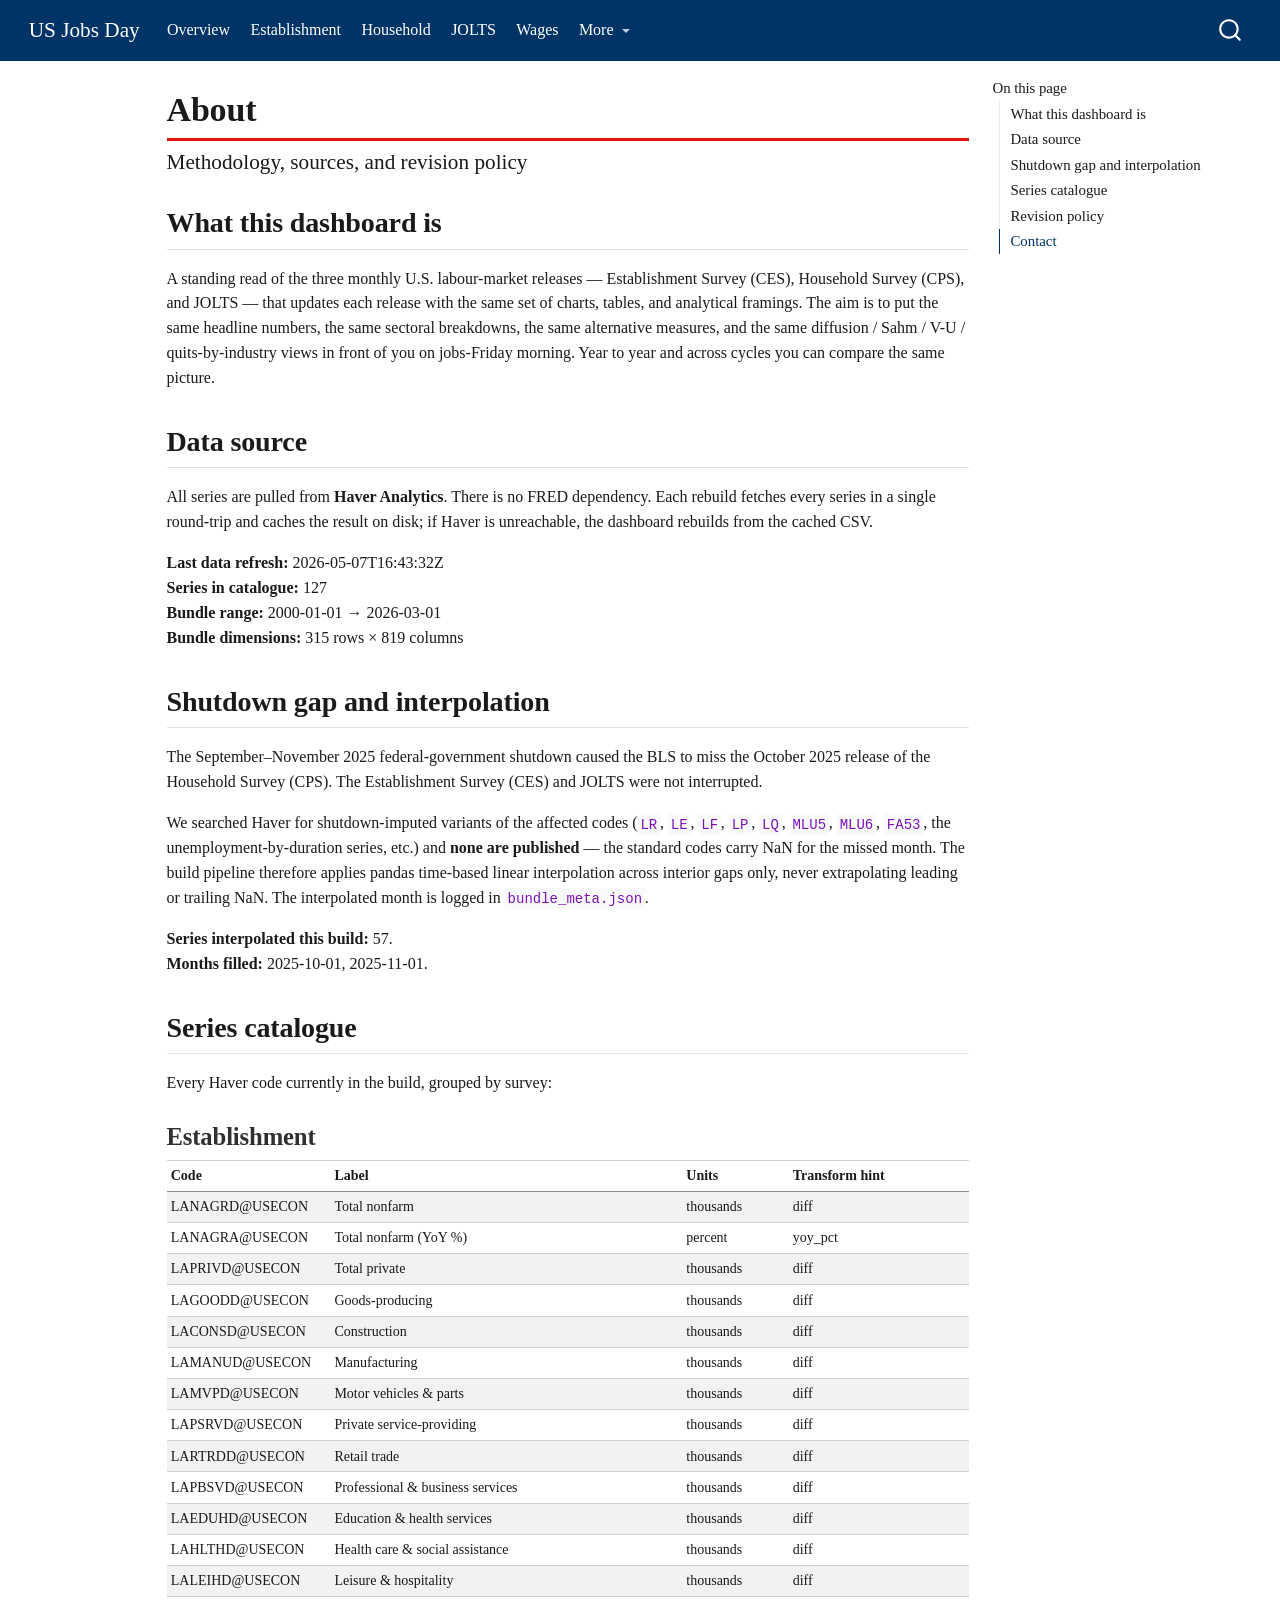
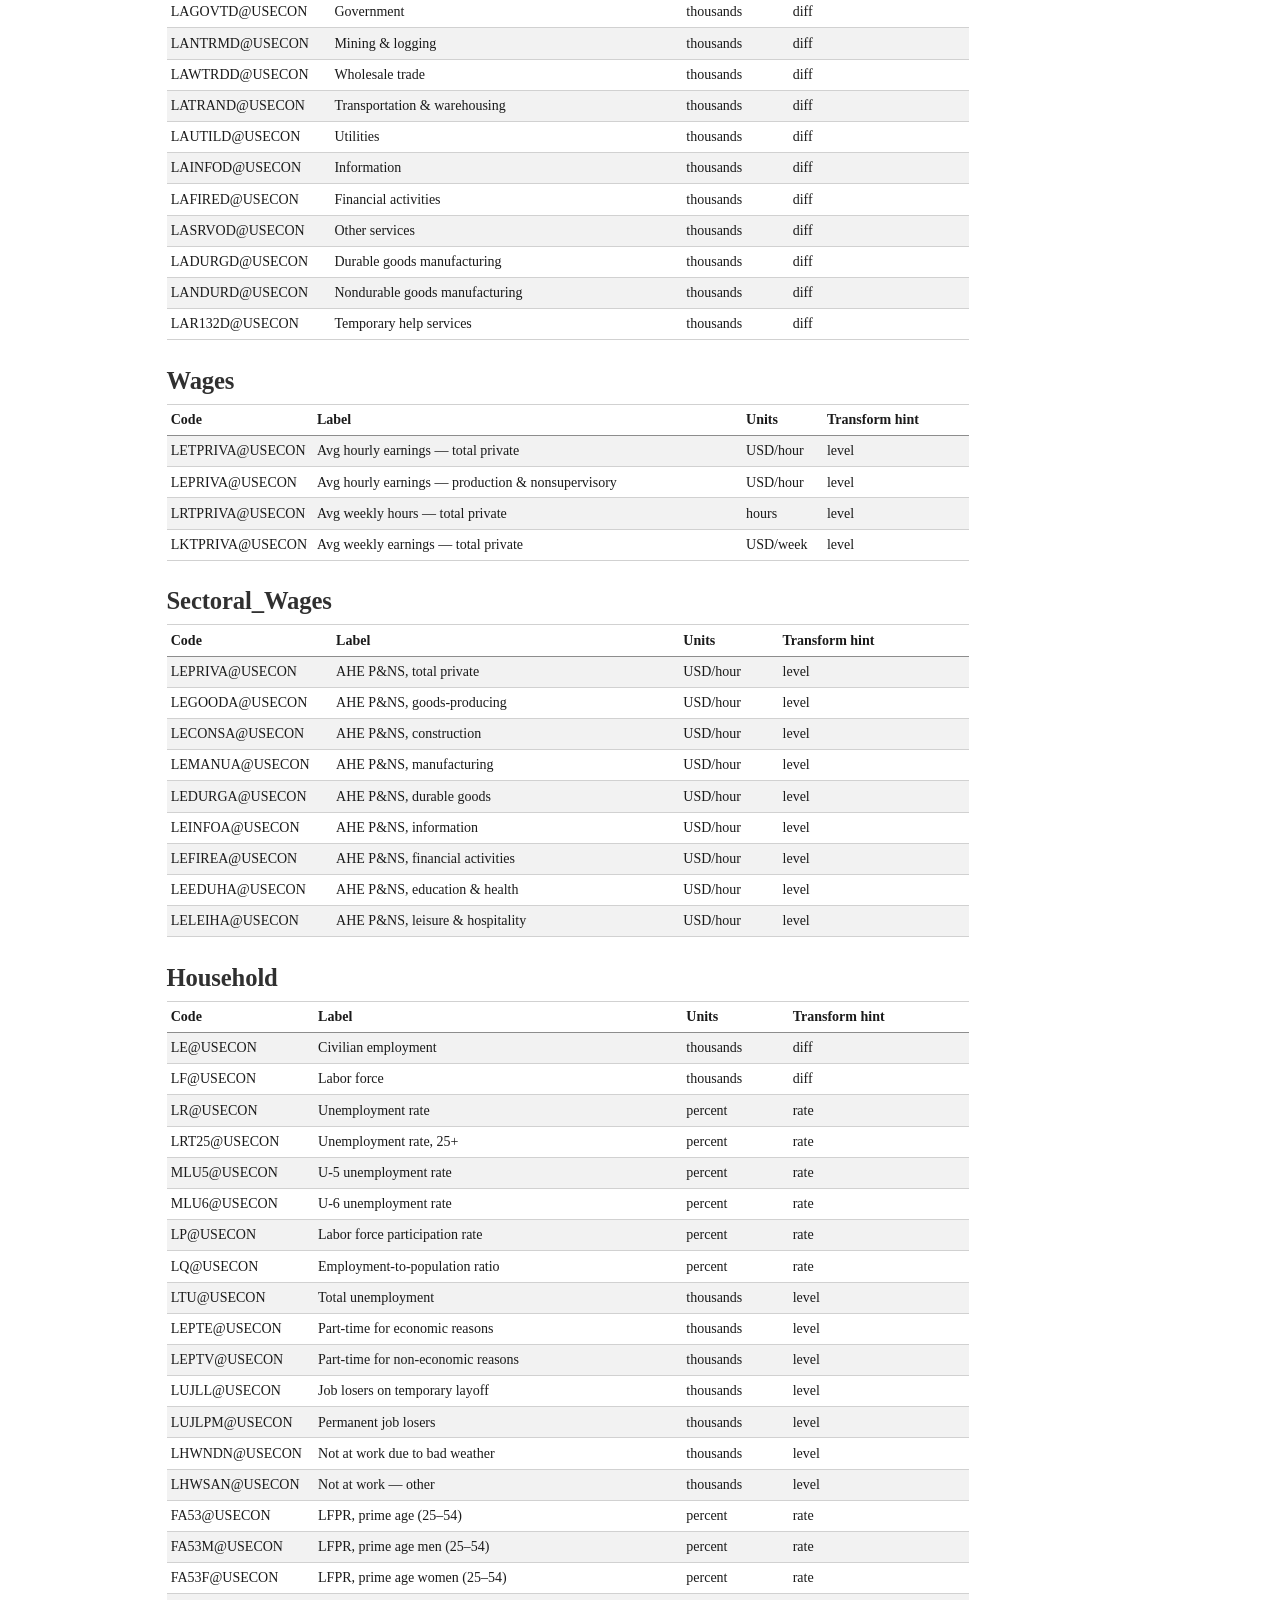
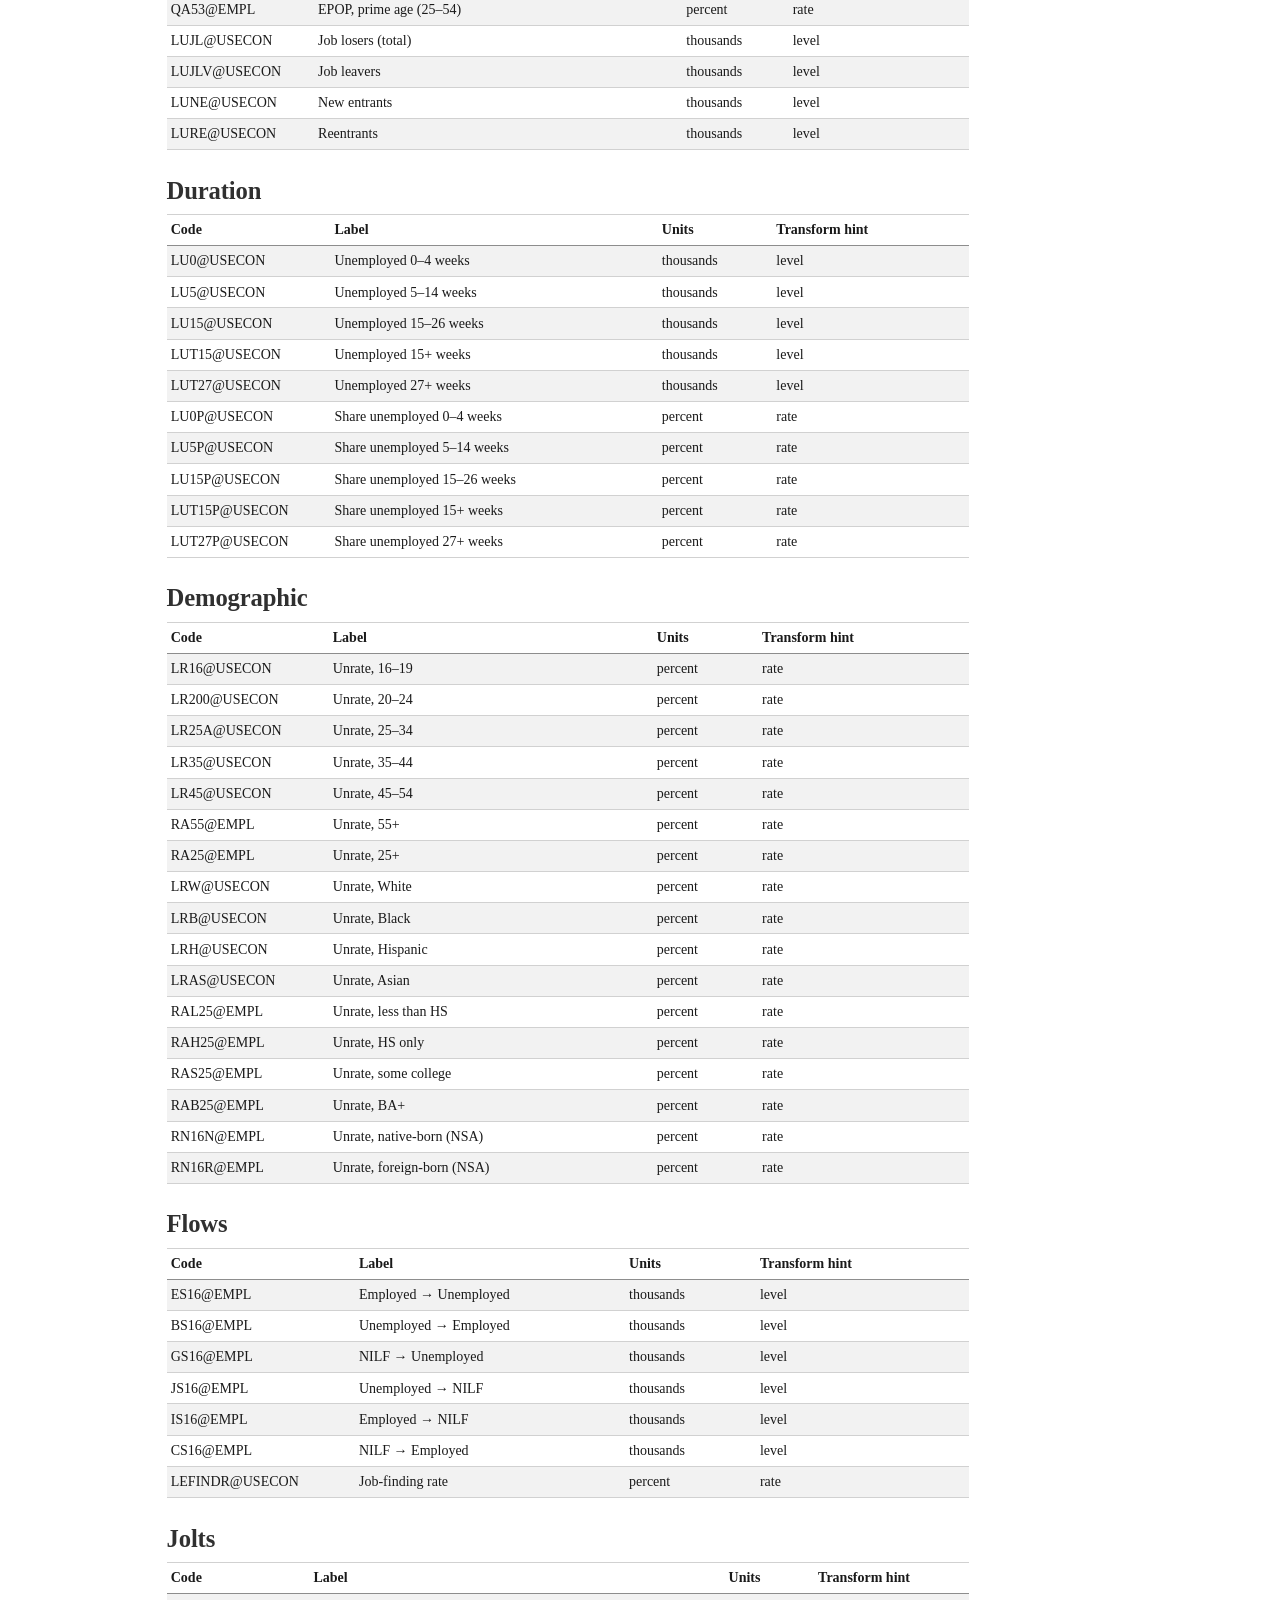
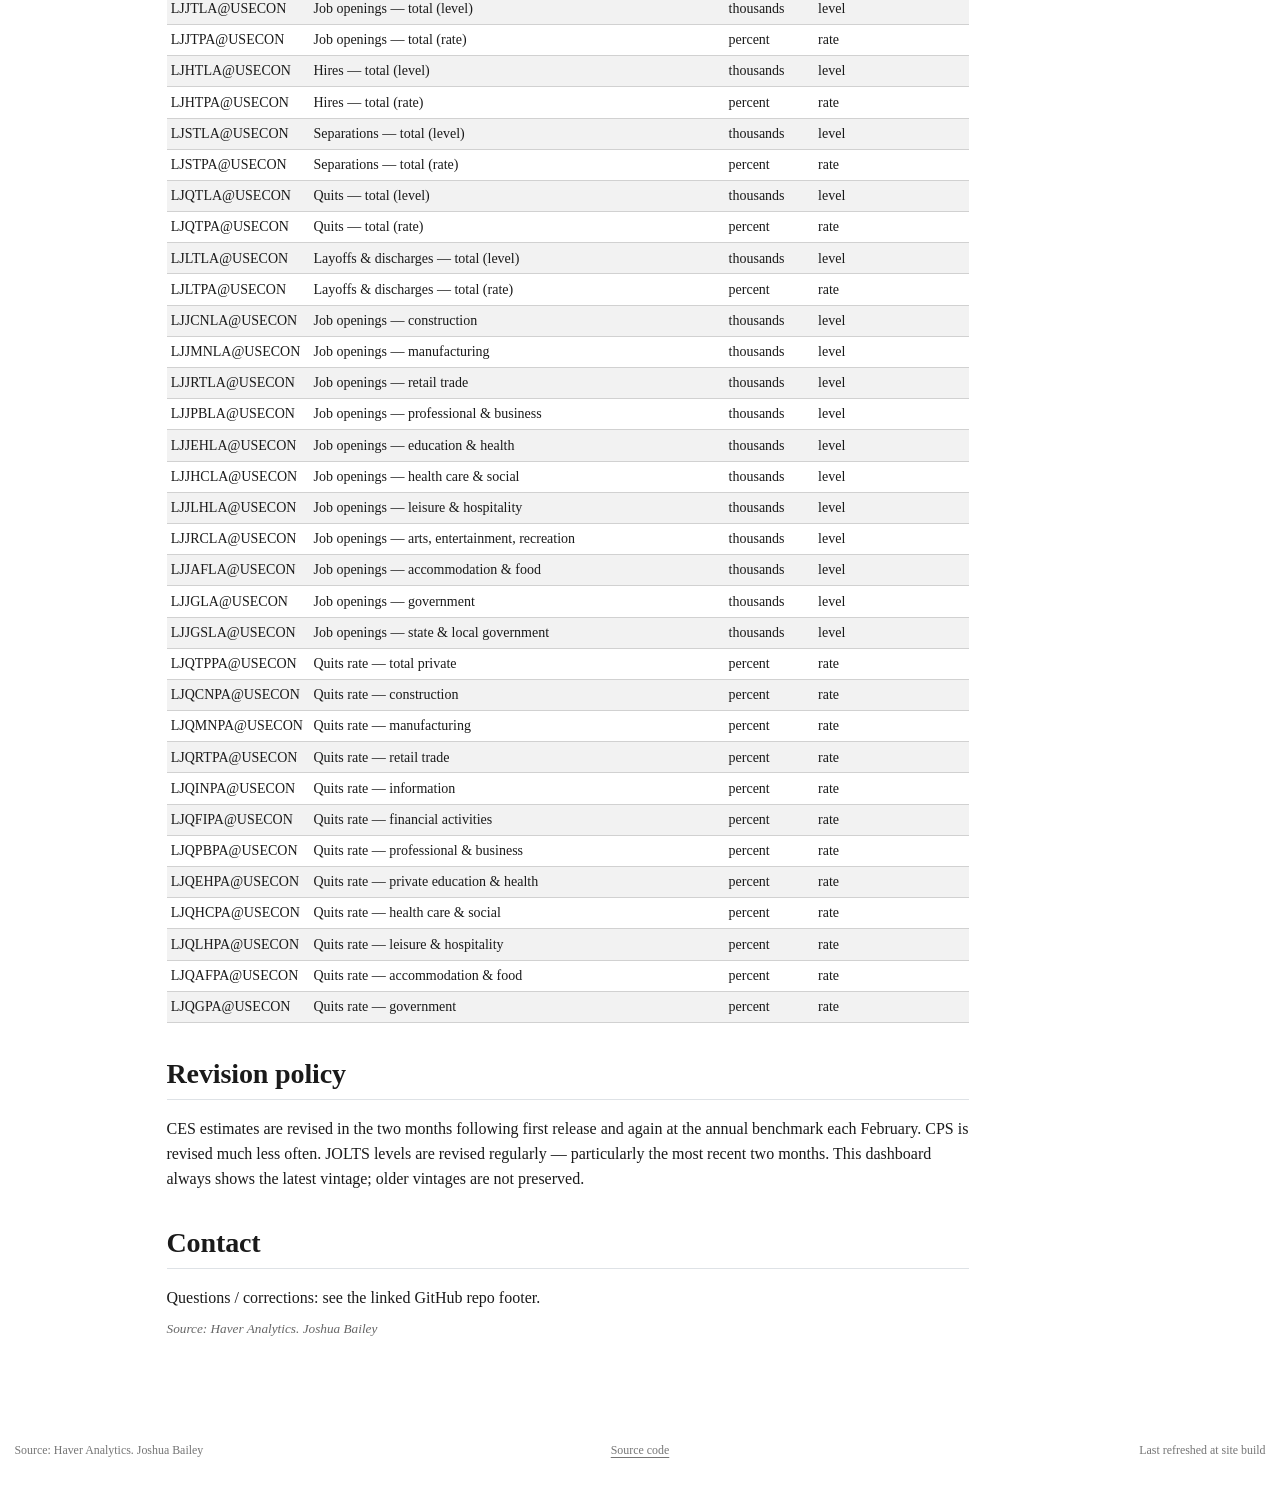
==== commit 0c37c384: "Refresh 2026-05-07" ====
--- a/about.html
+++ b/about.html
@@ -179,7 +179,7 @@
 <h2 class="anchored" data-anchor-id="data-source">Data source</h2>
 <p>All series are pulled from <strong>Haver Analytics</strong>. There is no FRED dependency. Each rebuild fetches every series in a single round-trip and caches the result on disk; if Haver is unreachable, the dashboard rebuilds from the cached CSV.</p>
 <div id="data-meta" class="cell" data-execution_count="2">
-<p><strong>Last data refresh:</strong> 2026-05-07T16:33:36Z<br>
+<p><strong>Last data refresh:</strong> 2026-05-07T16:43:32Z<br>
 <strong>Series in catalogue:</strong> 127<br>
 <strong>Bundle range:</strong> 2000-01-01 → 2026-03-01<br>
 <strong>Bundle dimensions:</strong> 315 rows × 819 columns</p>
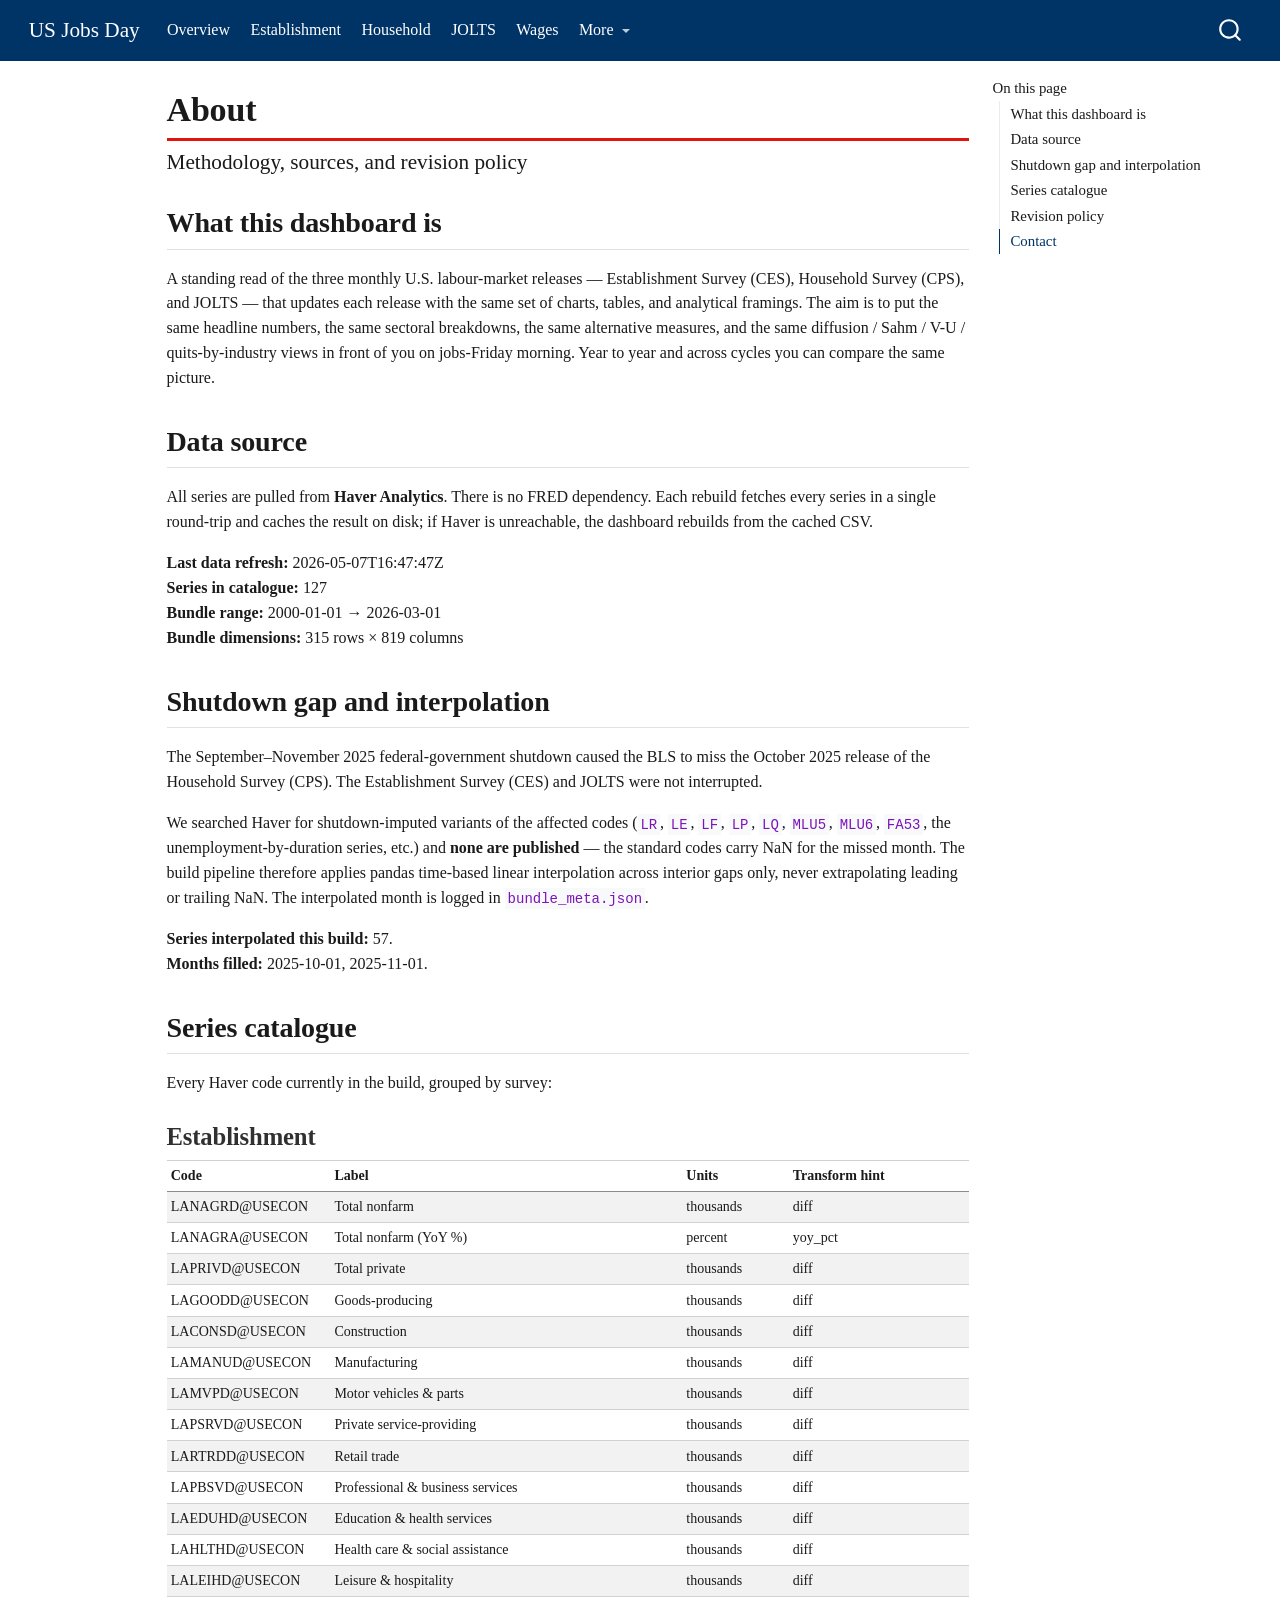
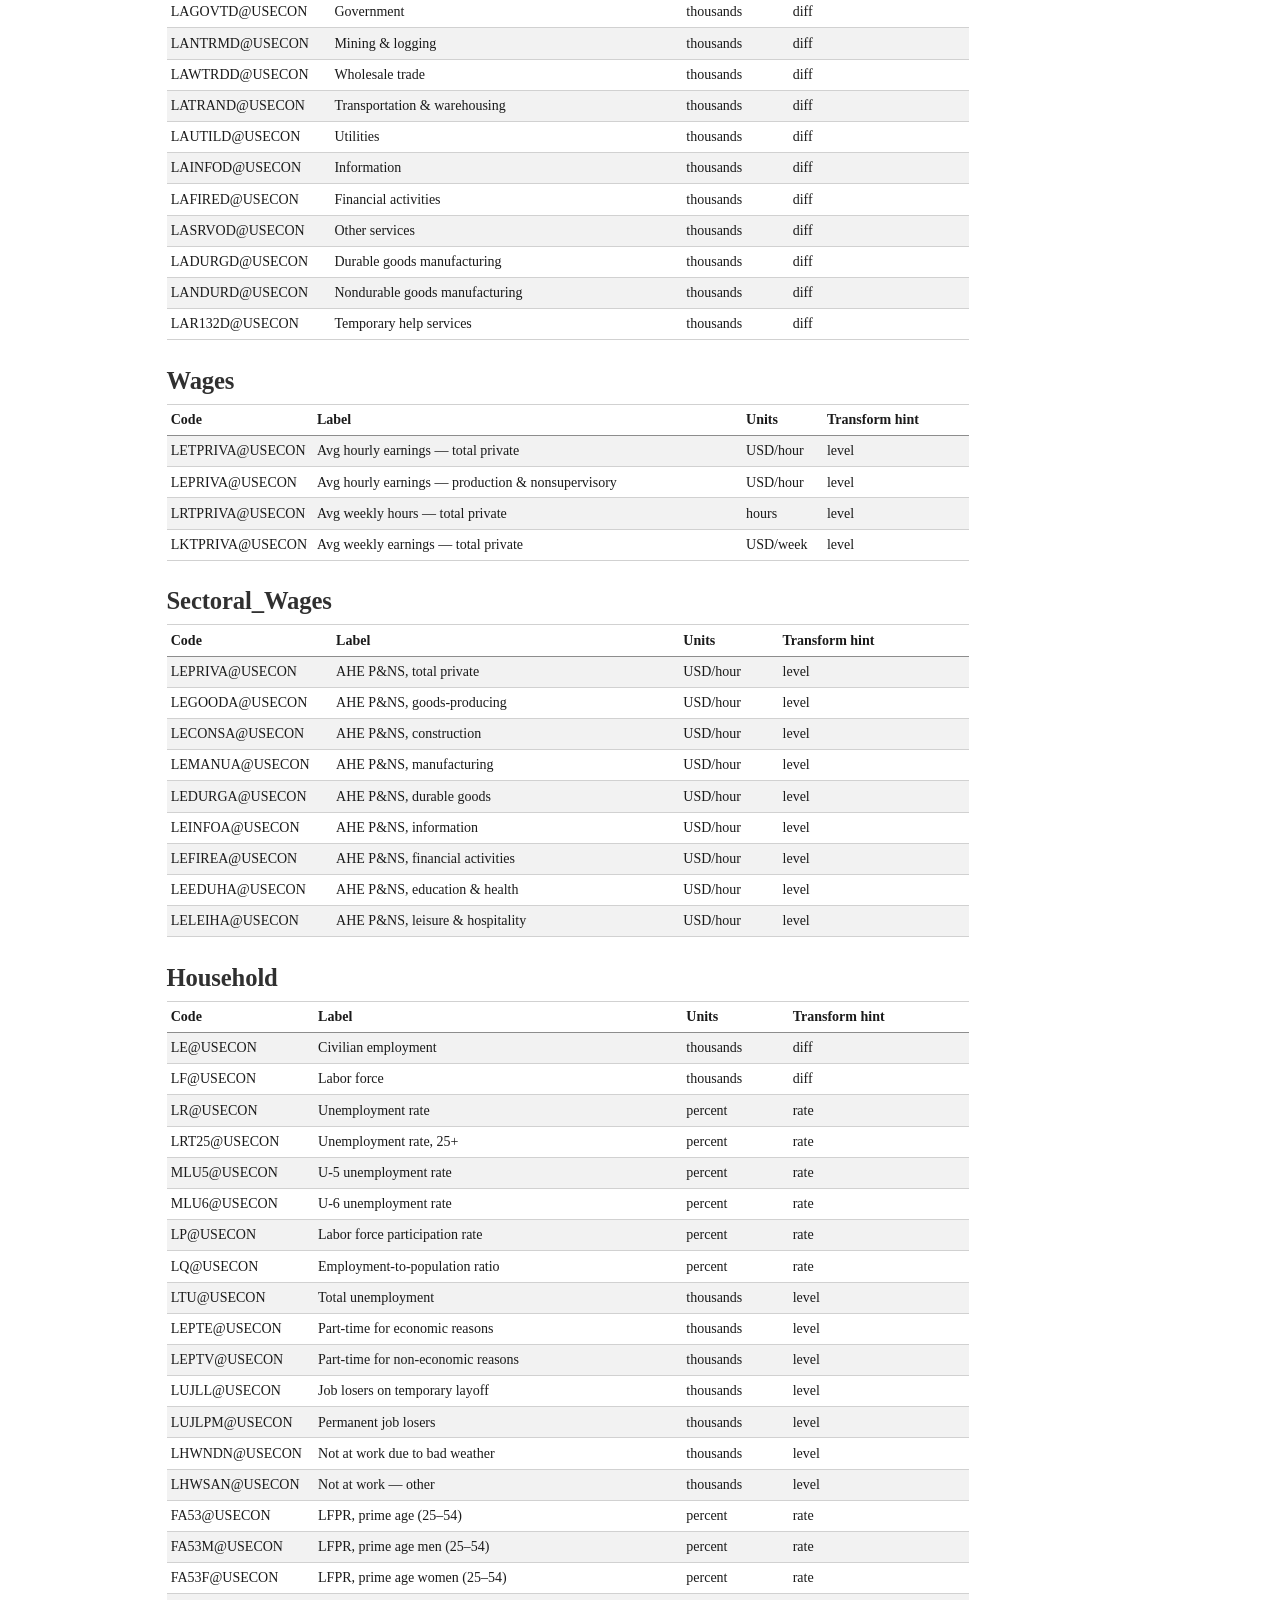
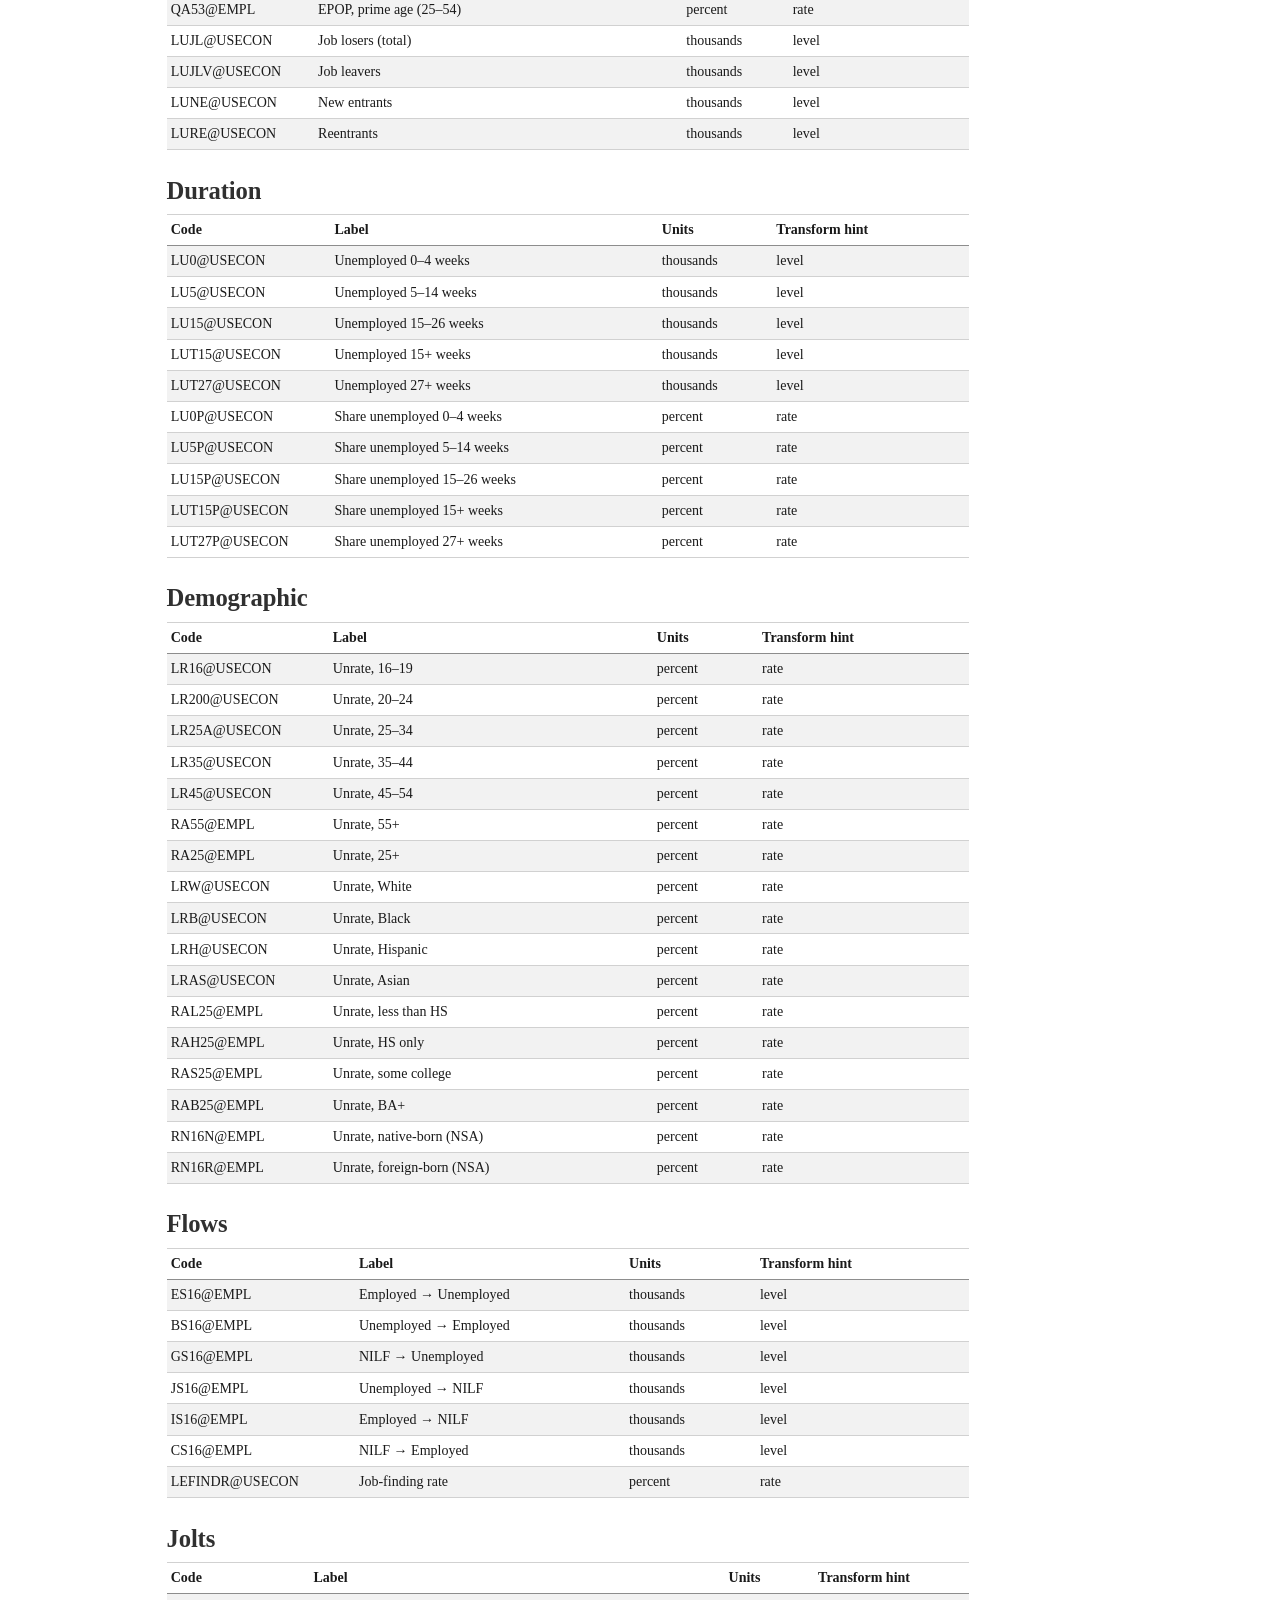
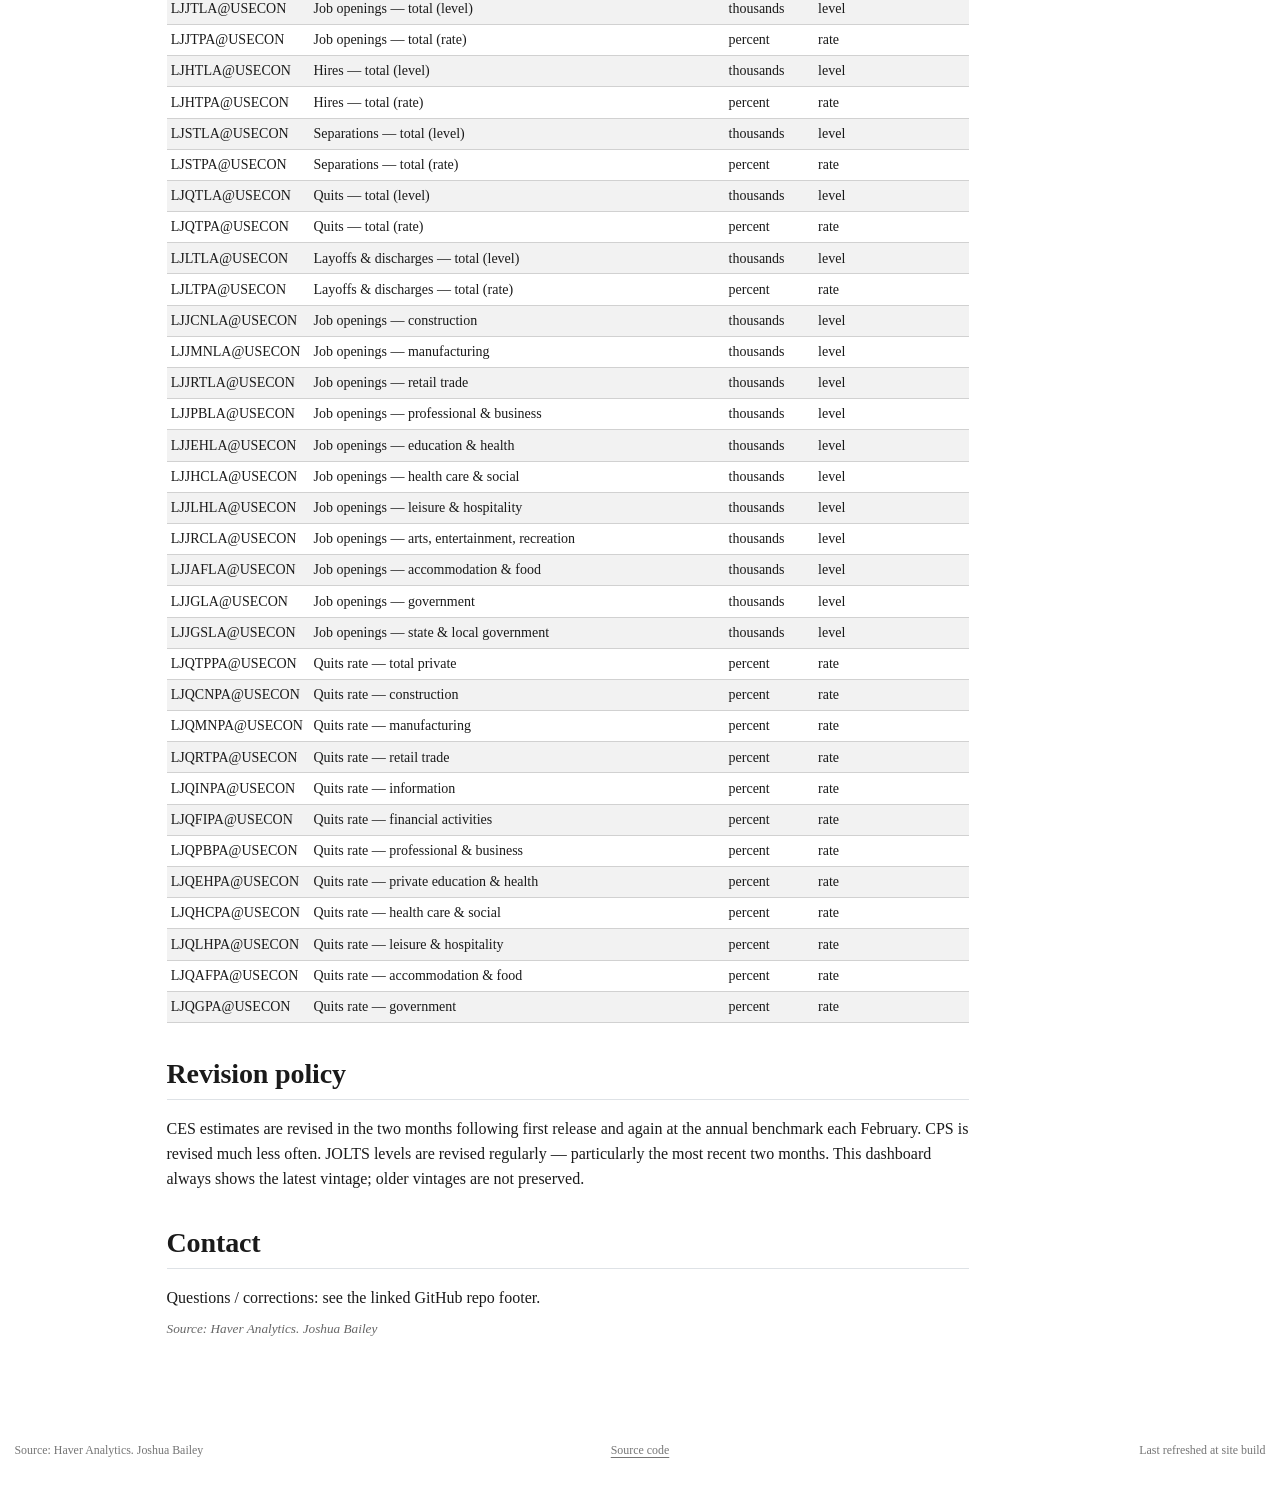
==== commit 78fe3a0e: "Refresh 2026-05-07" ====
--- a/about.html
+++ b/about.html
@@ -179,7 +179,7 @@
 <h2 class="anchored" data-anchor-id="data-source">Data source</h2>
 <p>All series are pulled from <strong>Haver Analytics</strong>. There is no FRED dependency. Each rebuild fetches every series in a single round-trip and caches the result on disk; if Haver is unreachable, the dashboard rebuilds from the cached CSV.</p>
 <div id="data-meta" class="cell" data-execution_count="2">
-<p><strong>Last data refresh:</strong> 2026-05-07T16:43:32Z<br>
+<p><strong>Last data refresh:</strong> 2026-05-07T16:47:47Z<br>
 <strong>Series in catalogue:</strong> 127<br>
 <strong>Bundle range:</strong> 2000-01-01 → 2026-03-01<br>
 <strong>Bundle dimensions:</strong> 315 rows × 819 columns</p>
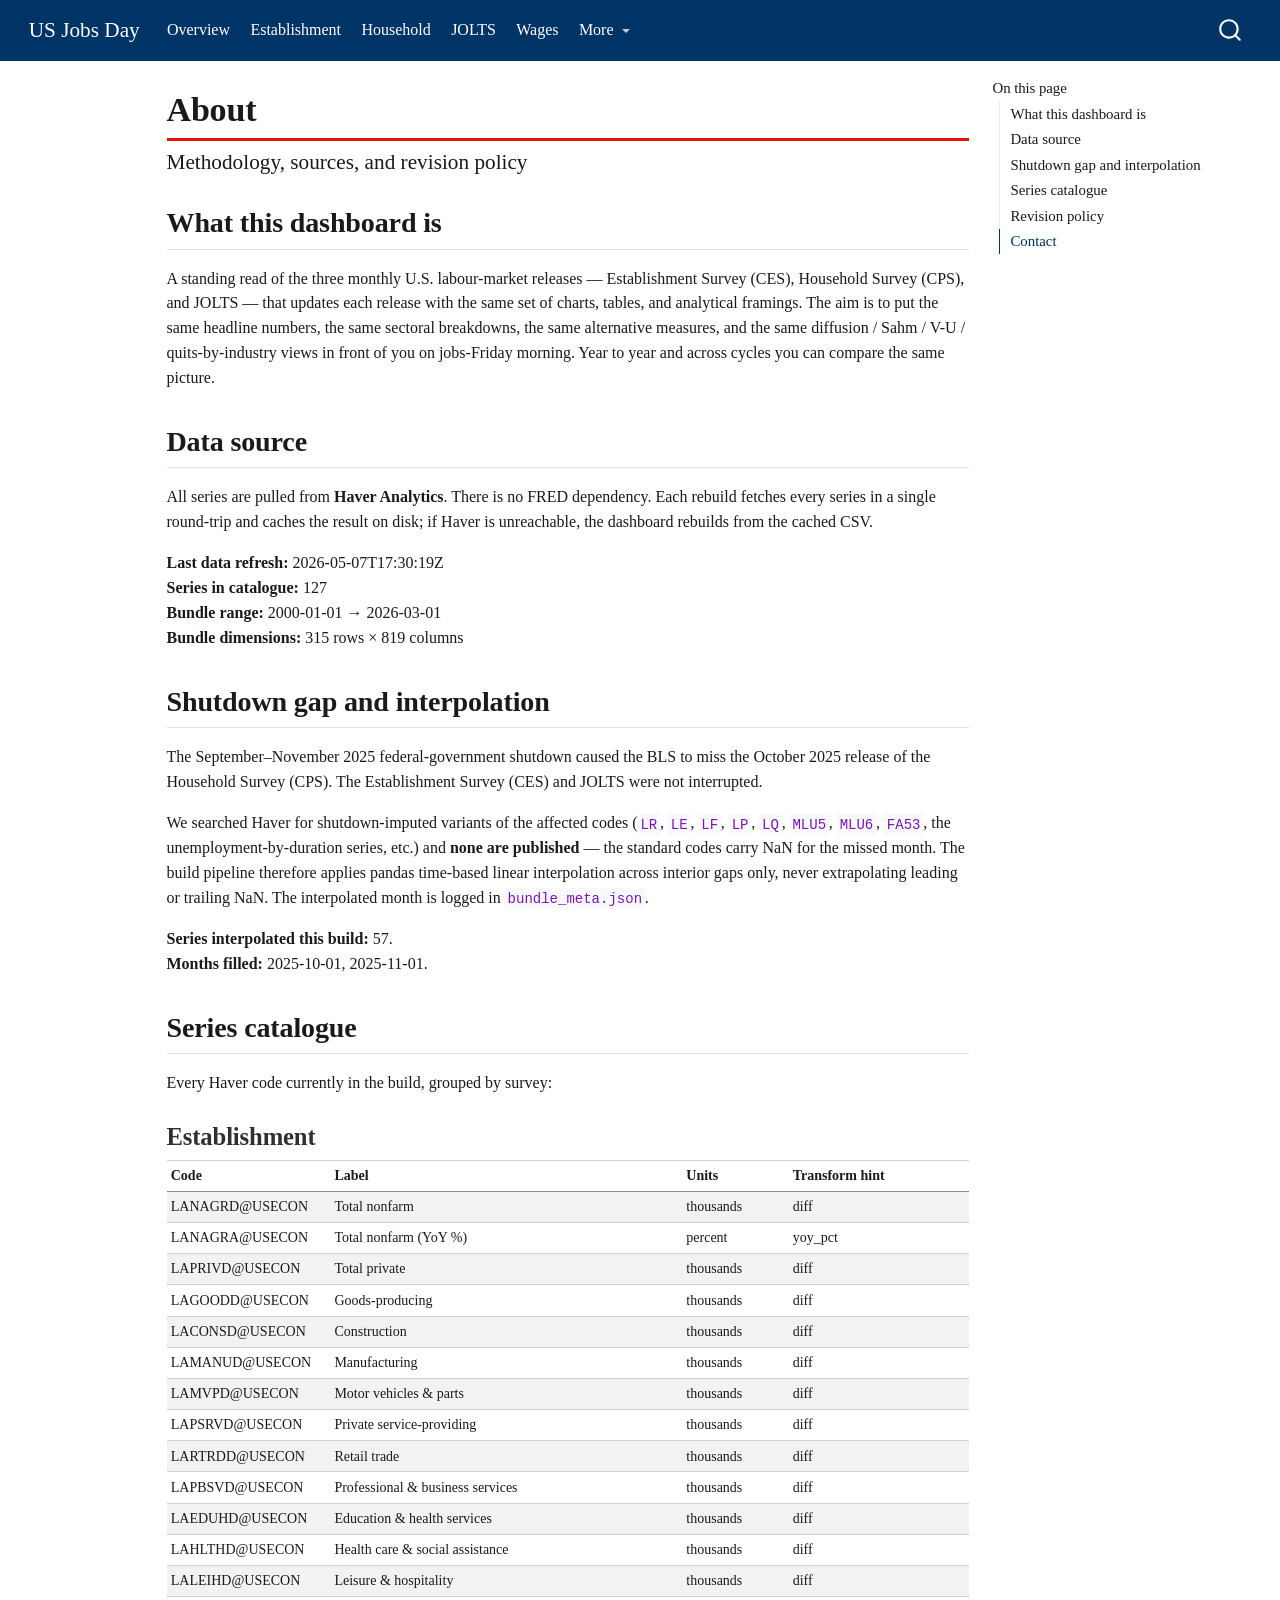
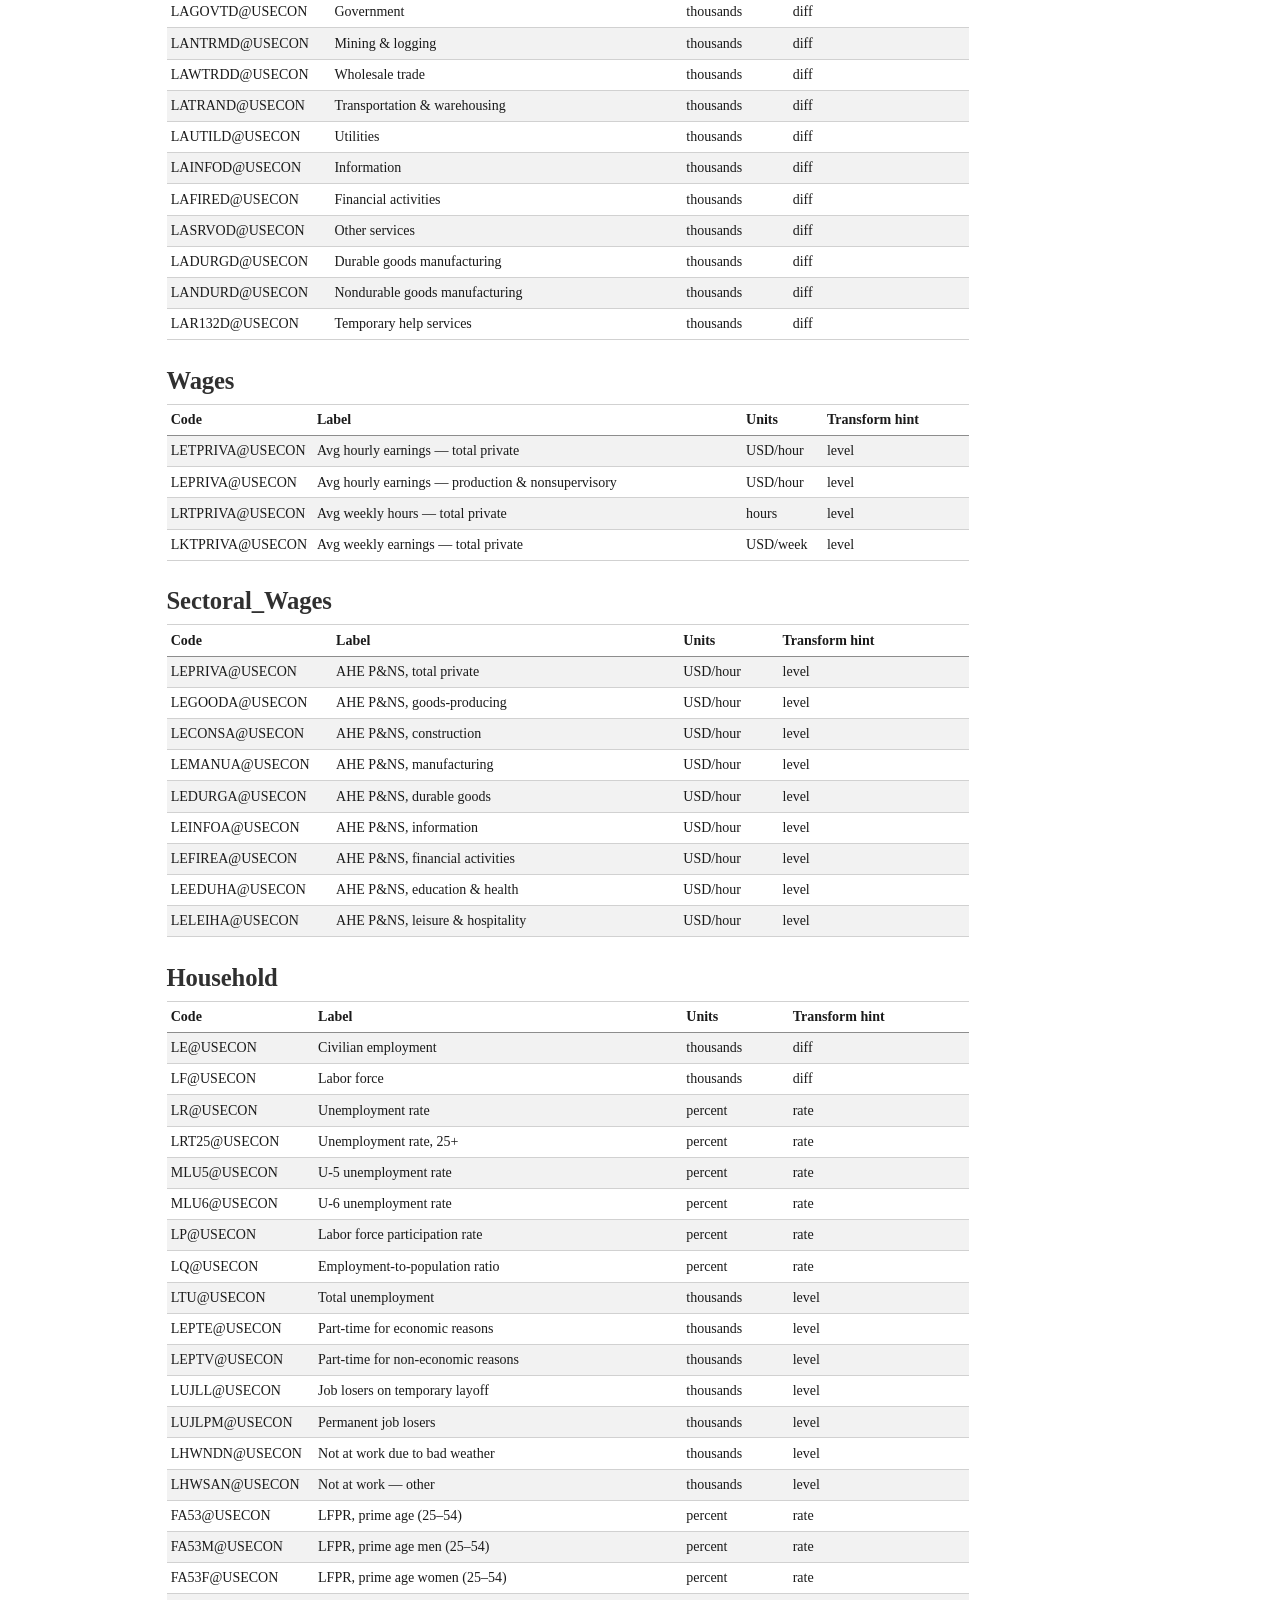
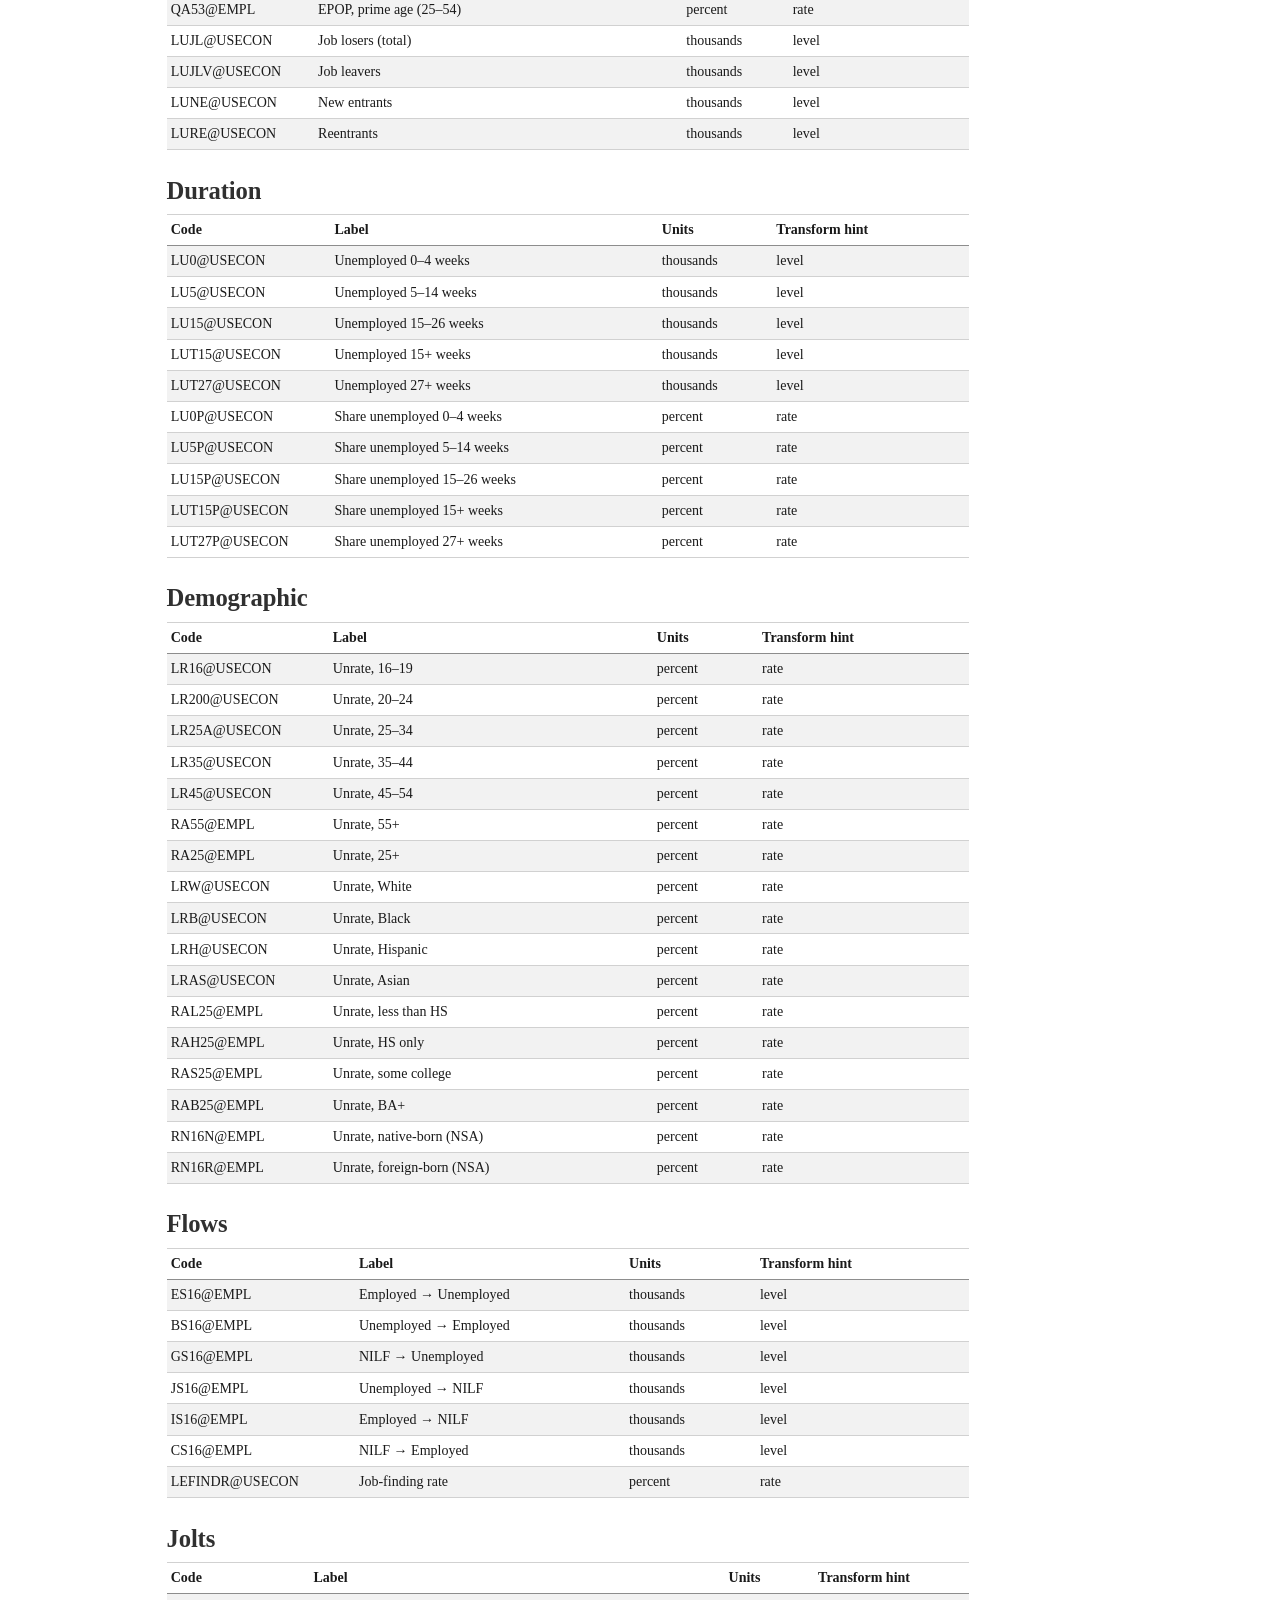
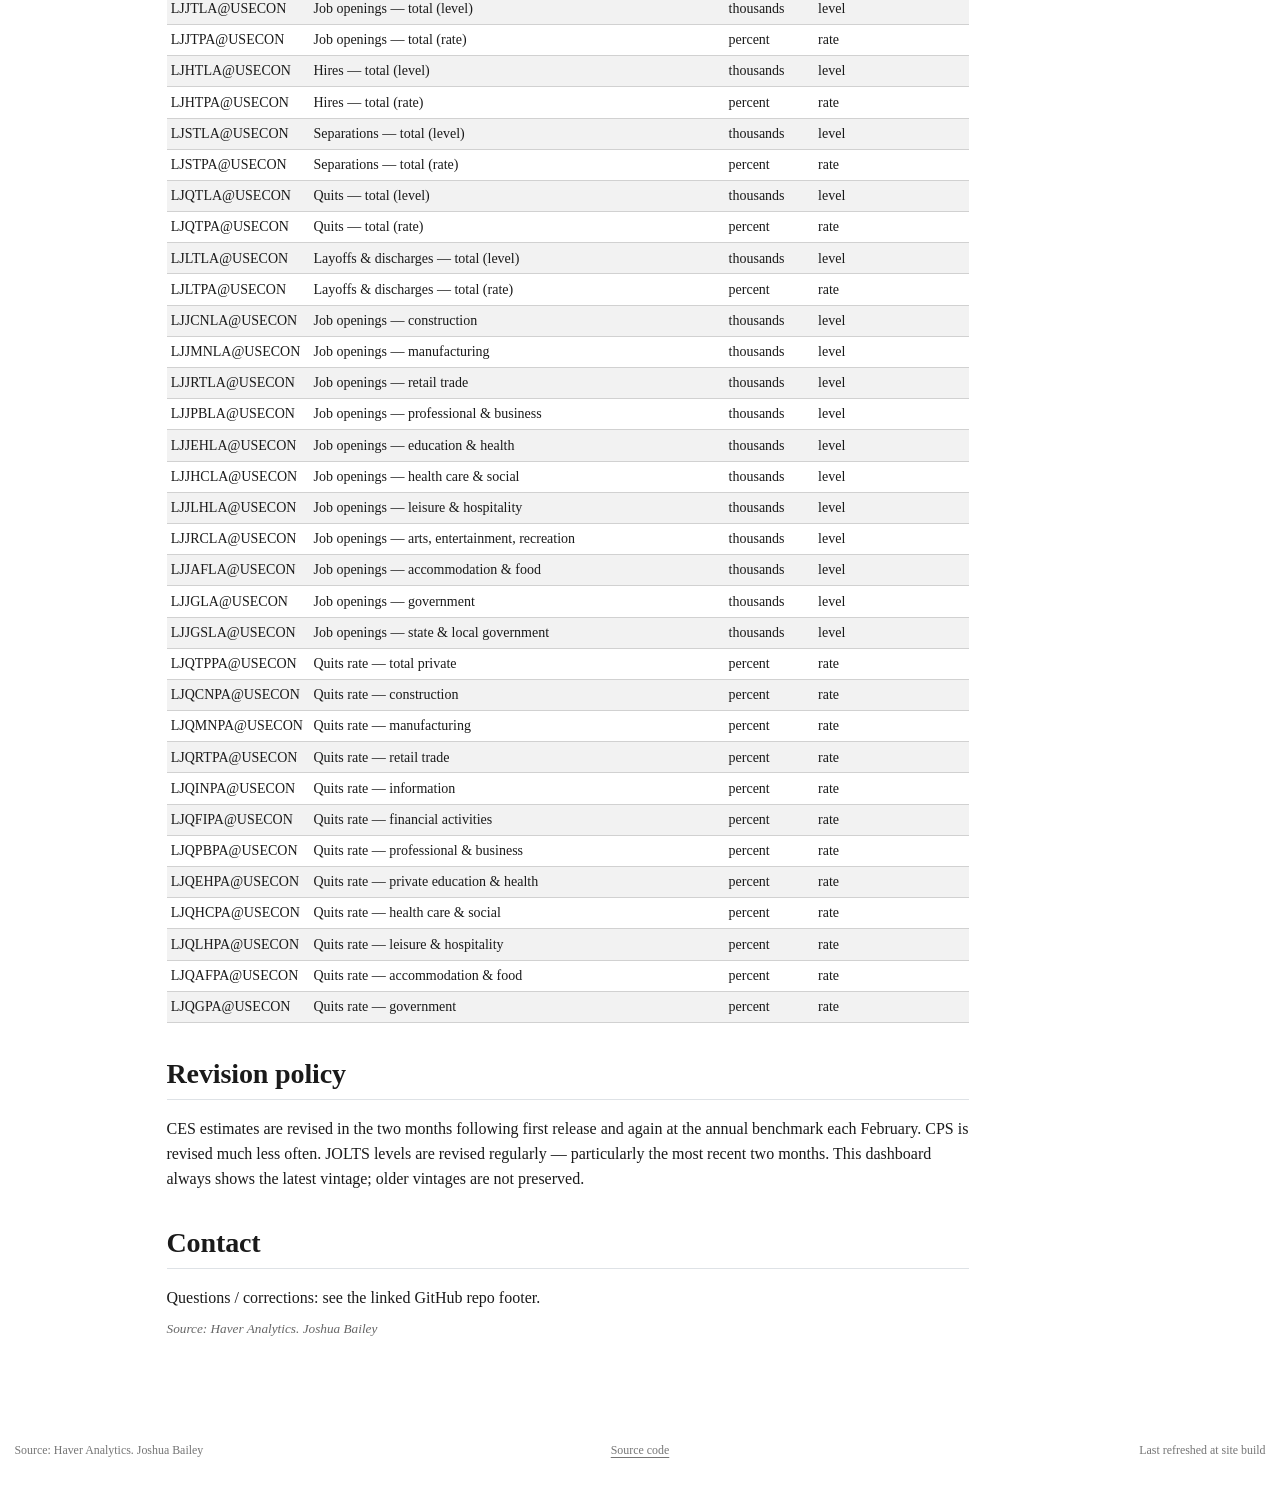
==== commit 12ccfd71: "Refresh 2026-05-07" ====
--- a/about.html
+++ b/about.html
@@ -179,7 +179,7 @@
 <h2 class="anchored" data-anchor-id="data-source">Data source</h2>
 <p>All series are pulled from <strong>Haver Analytics</strong>. There is no FRED dependency. Each rebuild fetches every series in a single round-trip and caches the result on disk; if Haver is unreachable, the dashboard rebuilds from the cached CSV.</p>
 <div id="data-meta" class="cell" data-execution_count="2">
-<p><strong>Last data refresh:</strong> 2026-05-07T16:47:47Z<br>
+<p><strong>Last data refresh:</strong> 2026-05-07T17:30:19Z<br>
 <strong>Series in catalogue:</strong> 127<br>
 <strong>Bundle range:</strong> 2000-01-01 → 2026-03-01<br>
 <strong>Bundle dimensions:</strong> 315 rows × 819 columns</p>
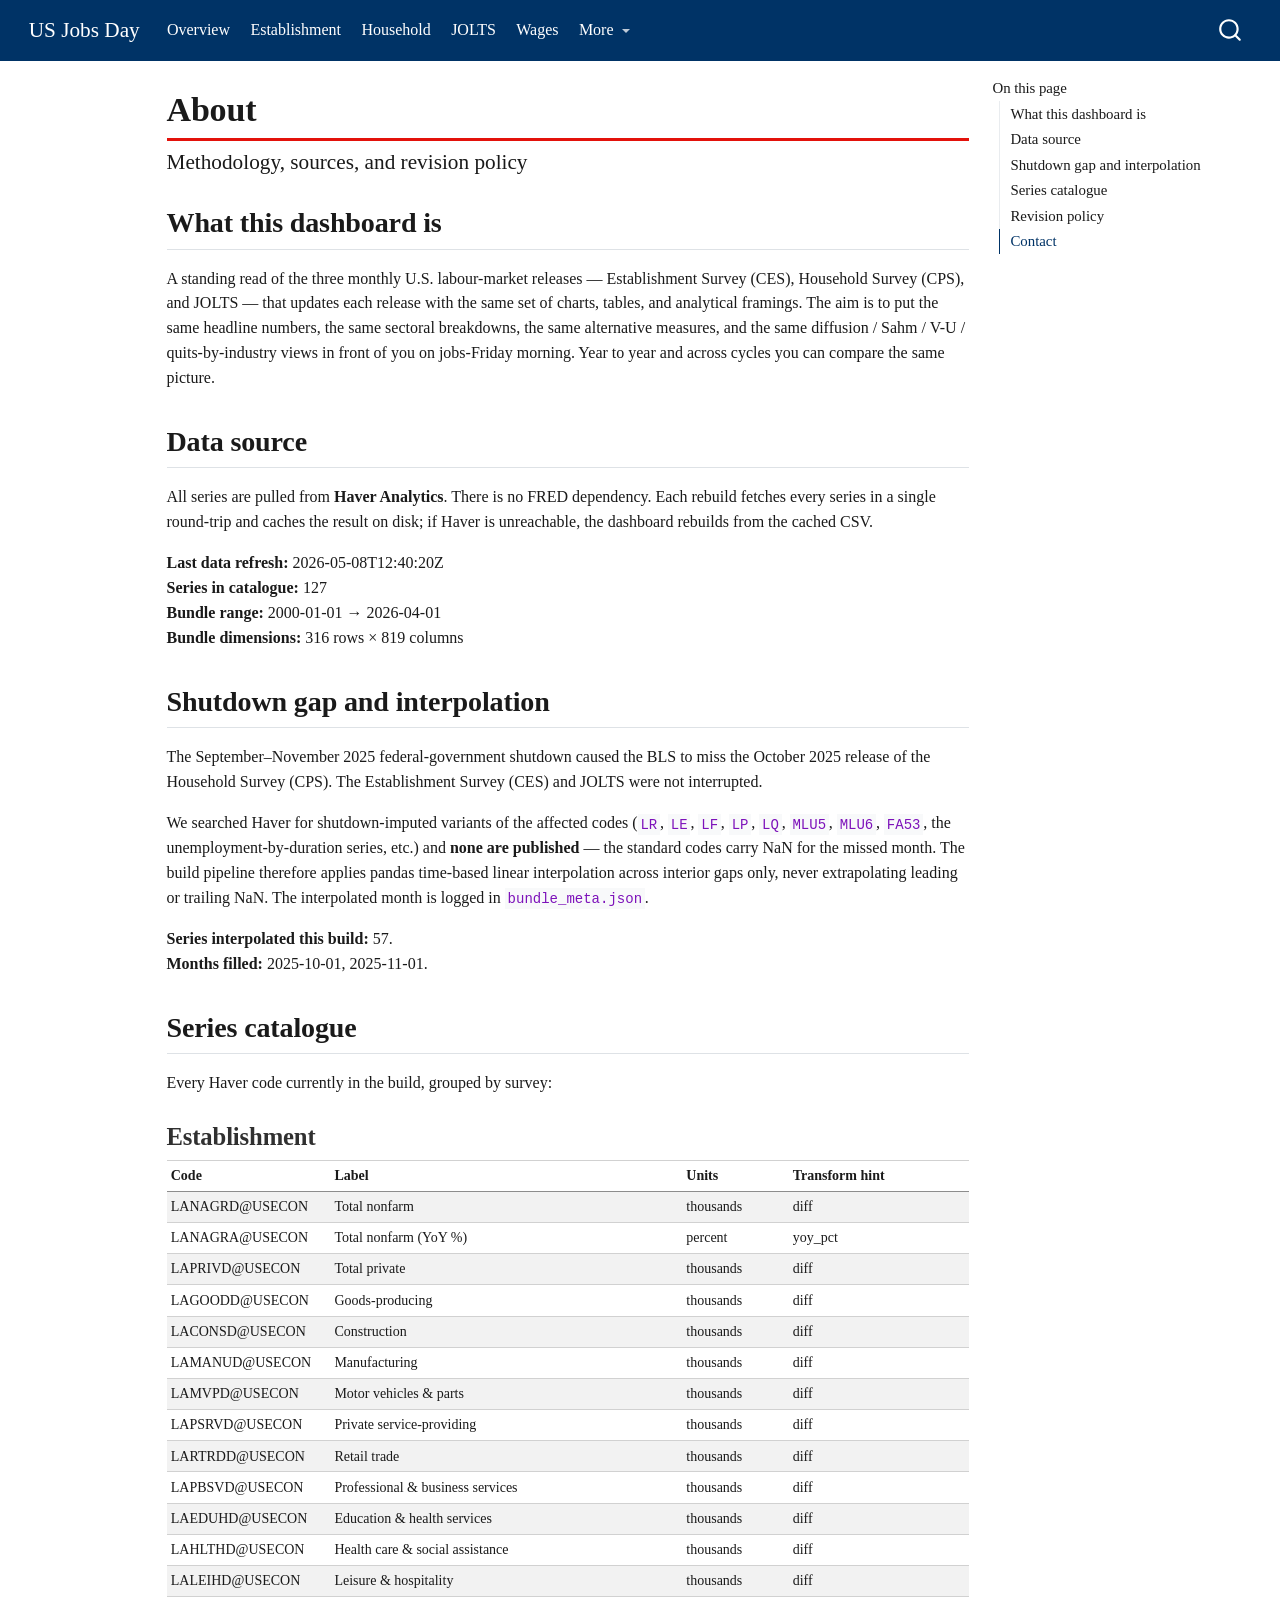
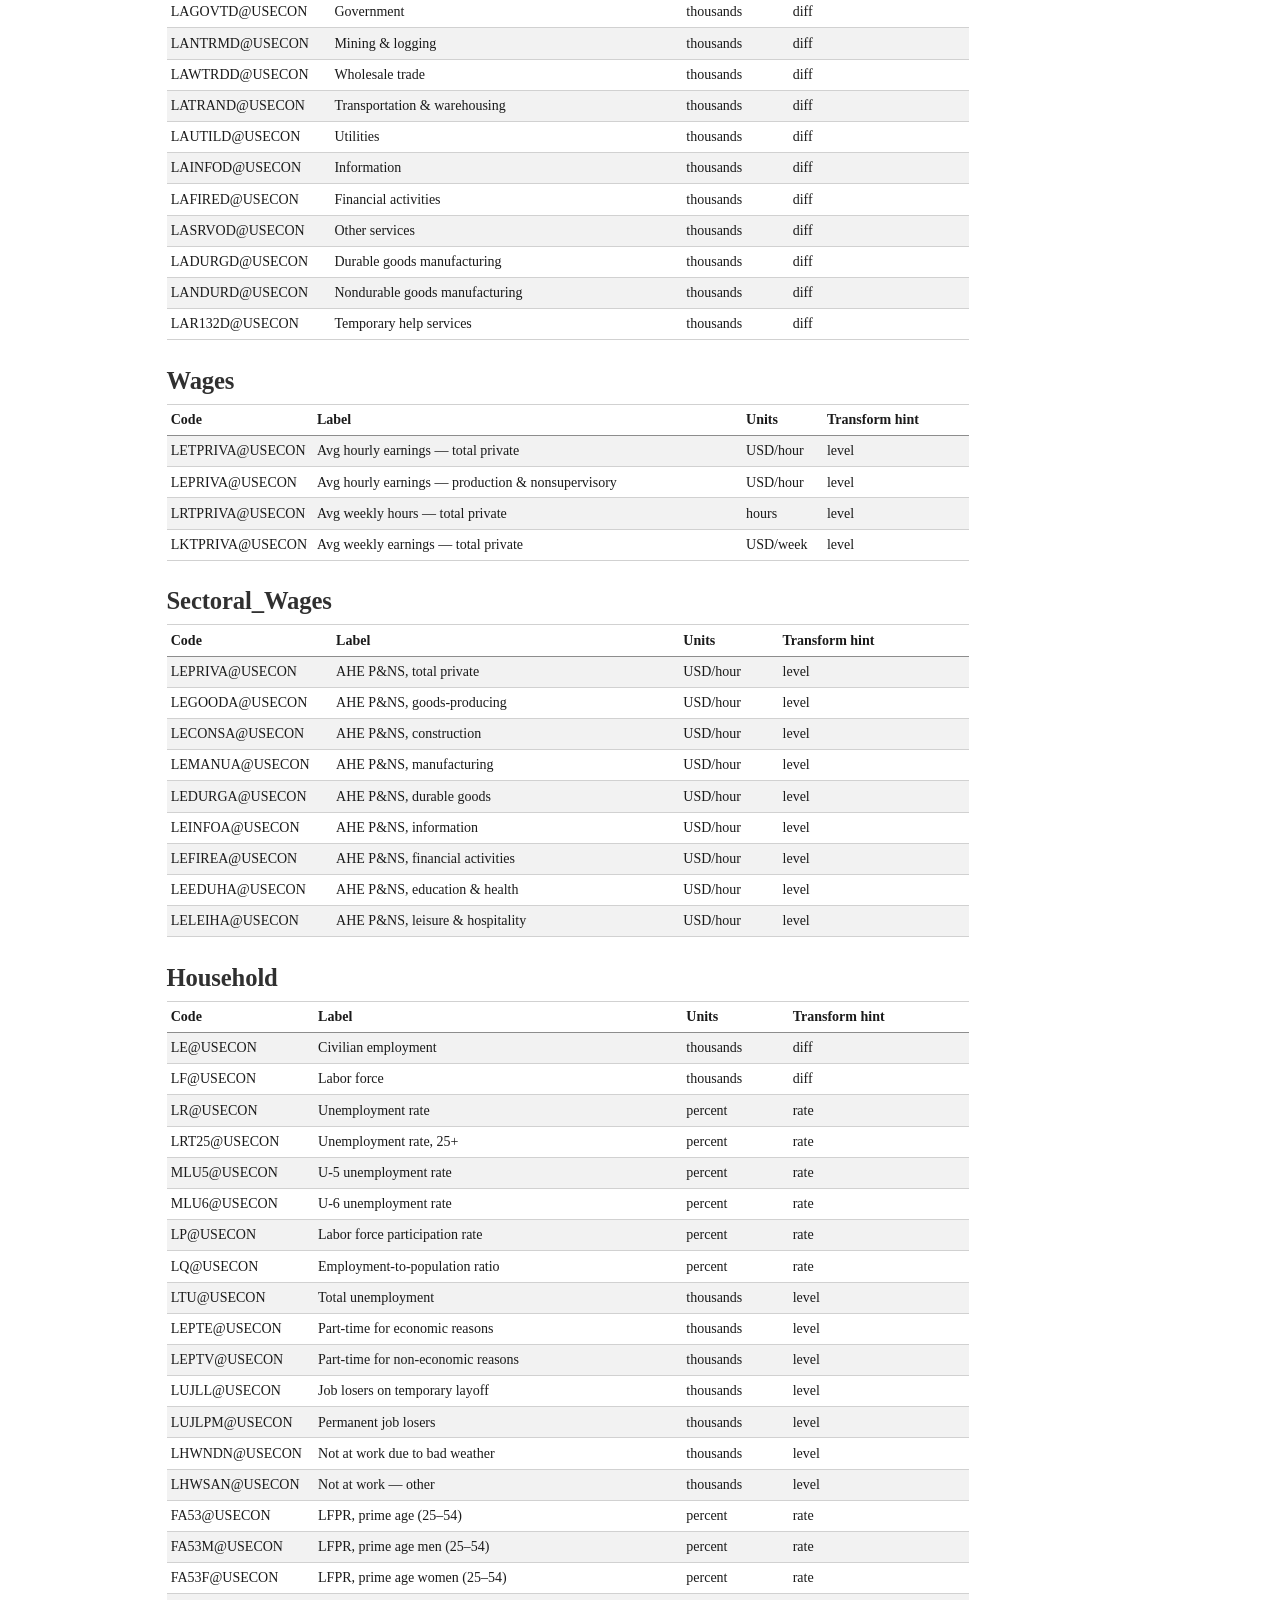
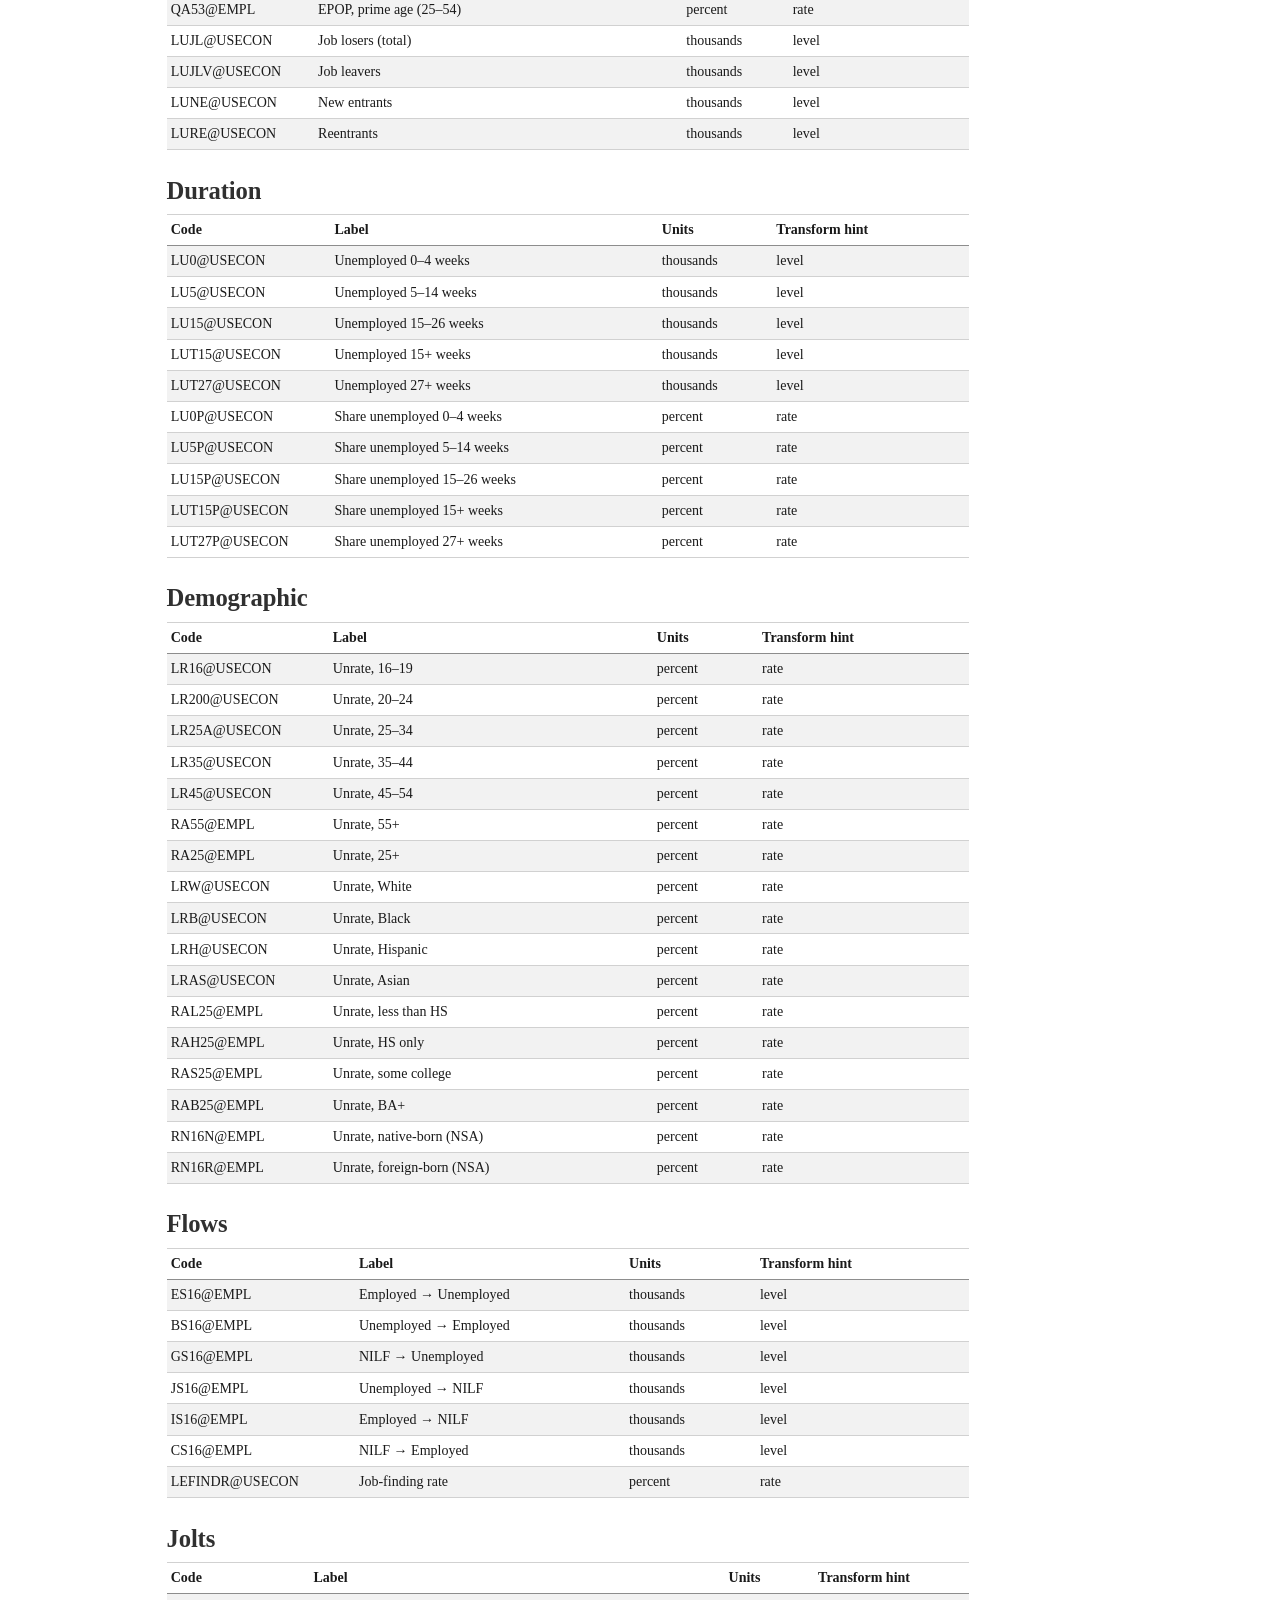
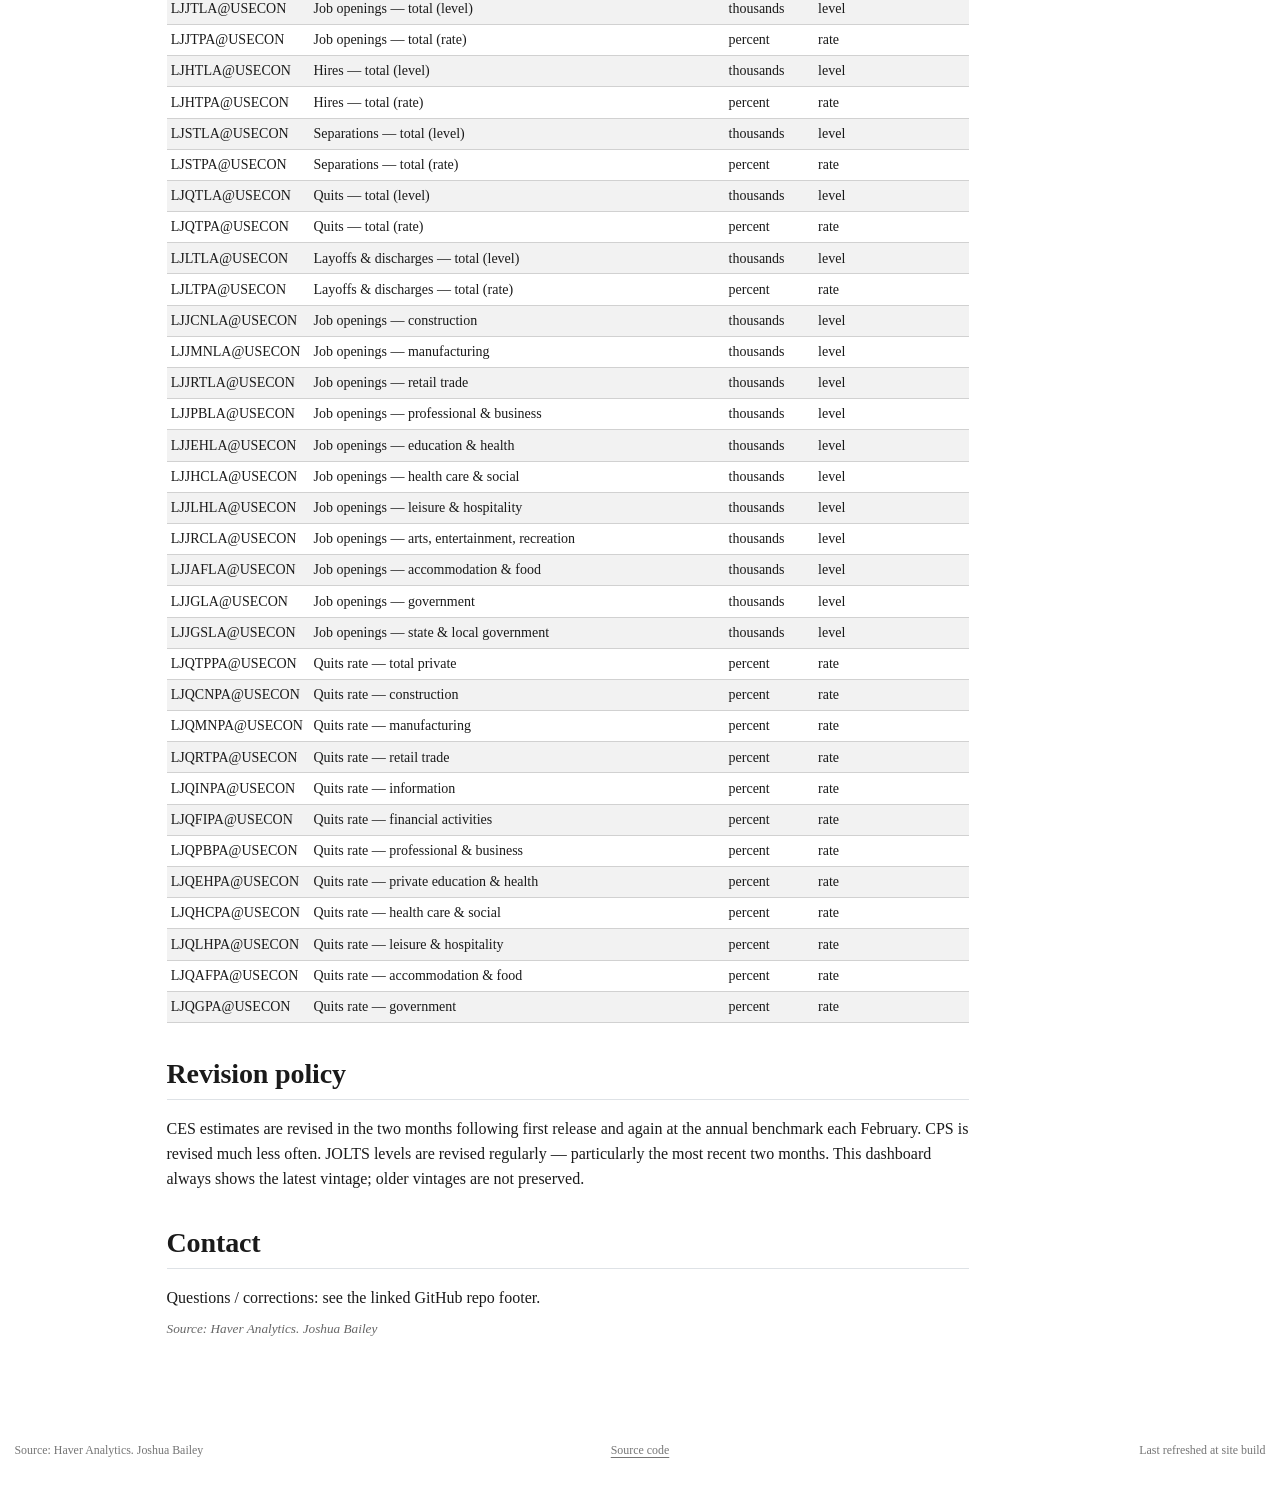
==== commit af510977: "Refresh 2026-05-08: April 2026 data" ====
--- a/about.html
+++ b/about.html
@@ -179,10 +179,10 @@
 <h2 class="anchored" data-anchor-id="data-source">Data source</h2>
 <p>All series are pulled from <strong>Haver Analytics</strong>. There is no FRED dependency. Each rebuild fetches every series in a single round-trip and caches the result on disk; if Haver is unreachable, the dashboard rebuilds from the cached CSV.</p>
 <div id="data-meta" class="cell" data-execution_count="2">
-<p><strong>Last data refresh:</strong> 2026-05-07T17:30:19Z<br>
+<p><strong>Last data refresh:</strong> 2026-05-08T12:40:20Z<br>
 <strong>Series in catalogue:</strong> 127<br>
-<strong>Bundle range:</strong> 2000-01-01 → 2026-03-01<br>
-<strong>Bundle dimensions:</strong> 315 rows × 819 columns</p>
+<strong>Bundle range:</strong> 2000-01-01 → 2026-04-01<br>
+<strong>Bundle dimensions:</strong> 316 rows × 819 columns</p>
 </div>
 </section>
 <section id="shutdown-gap-and-interpolation" class="level2">
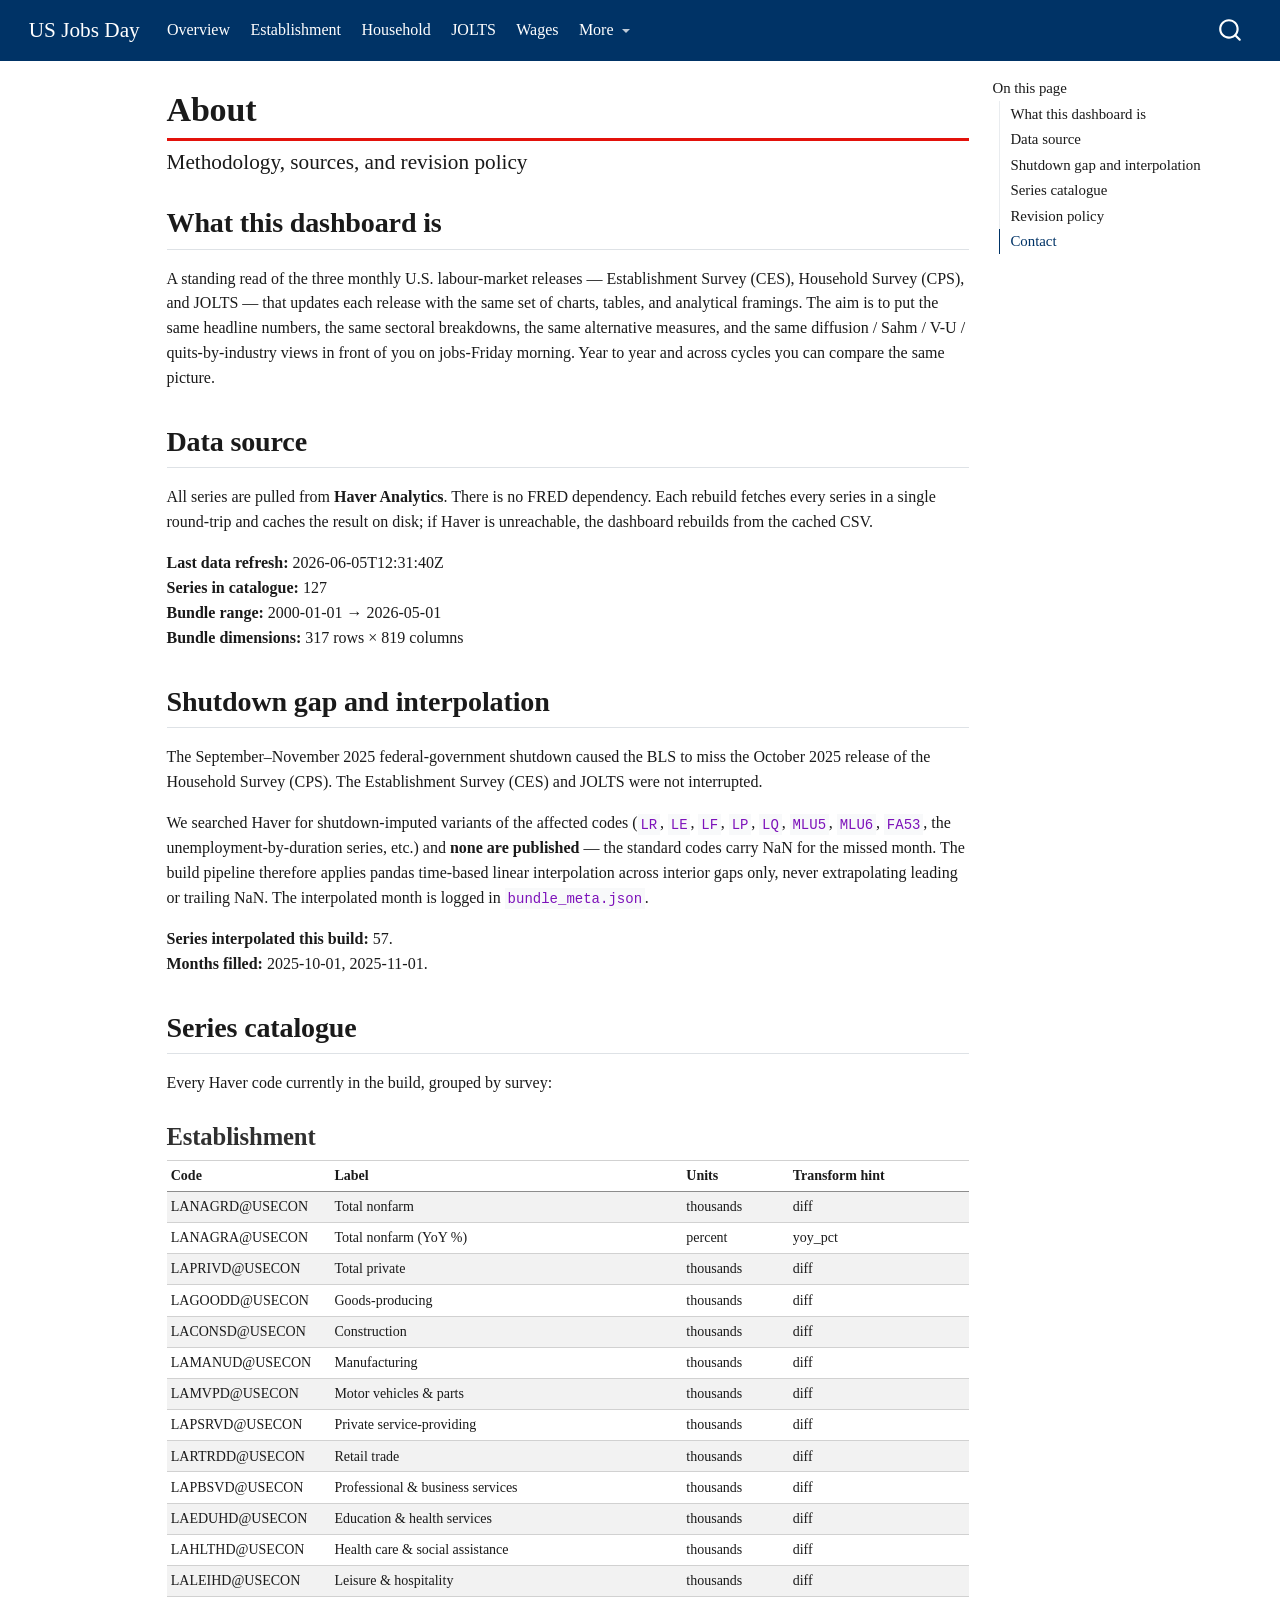
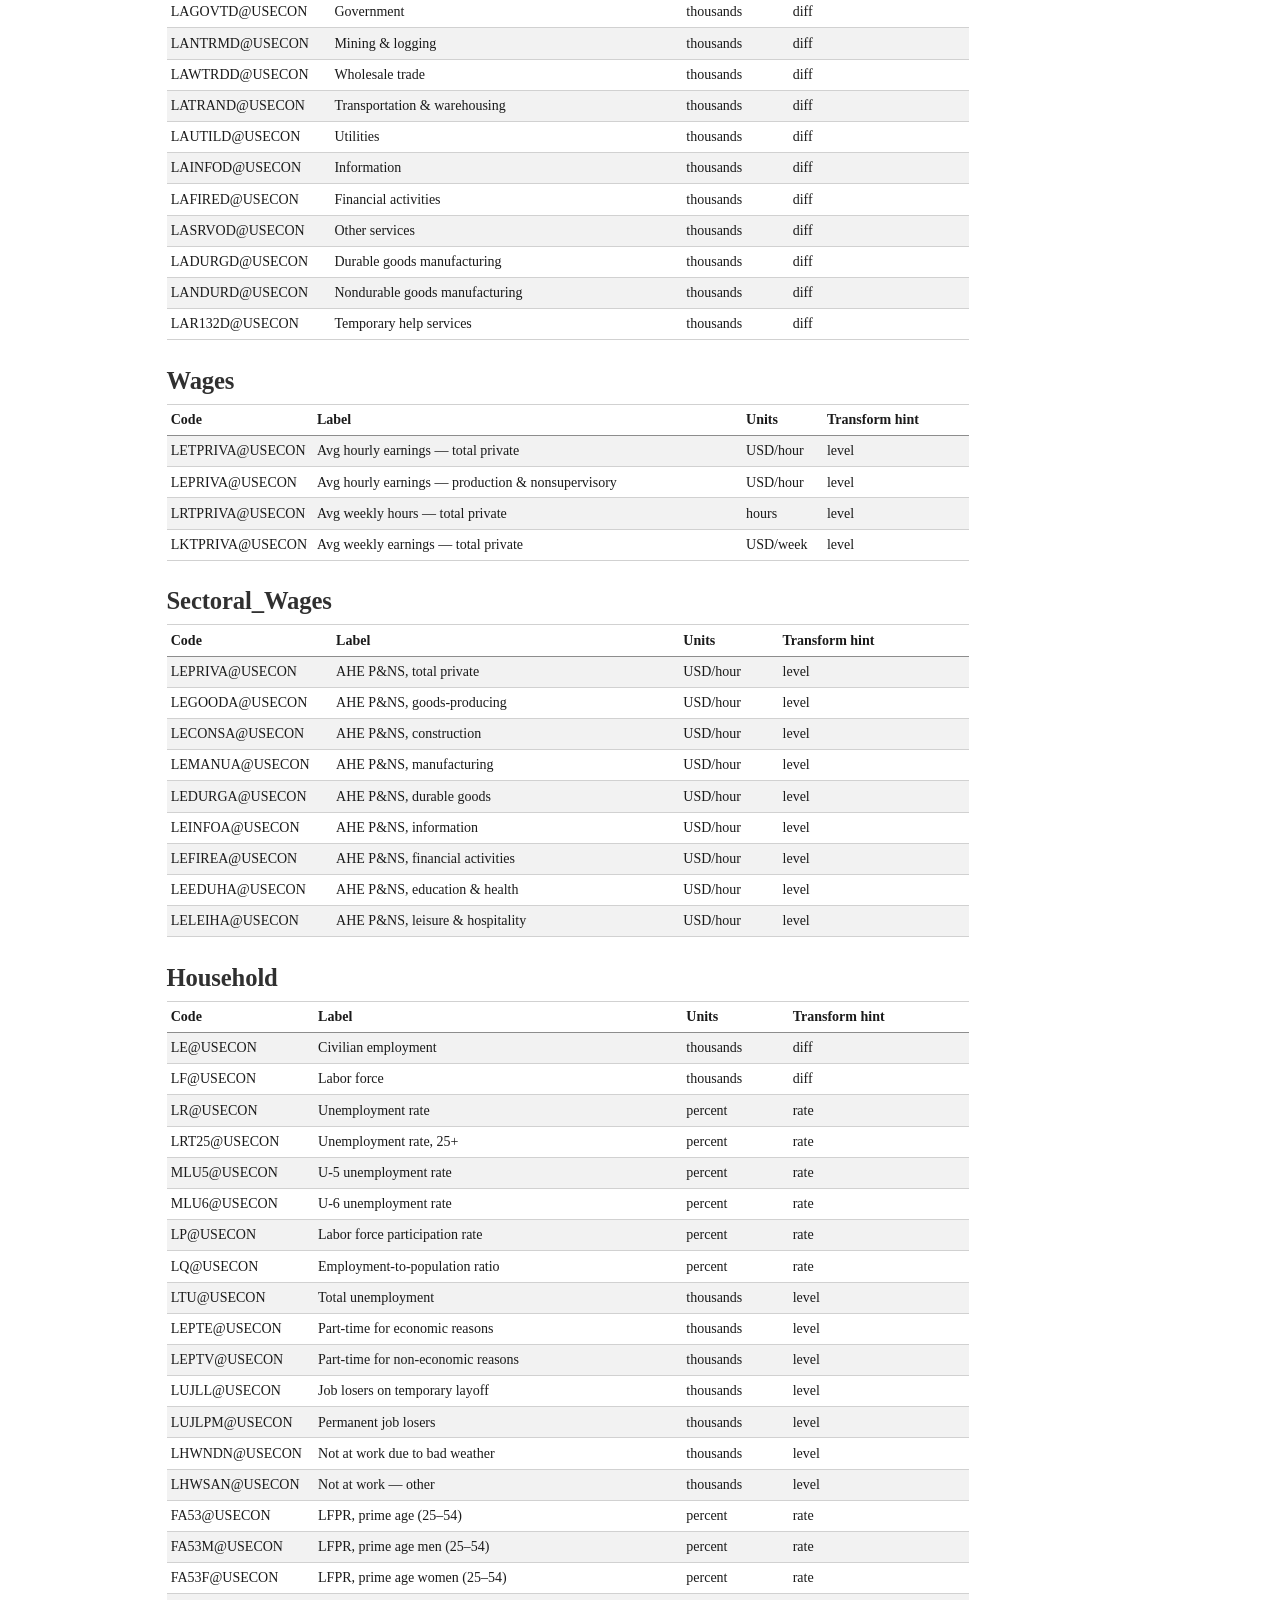
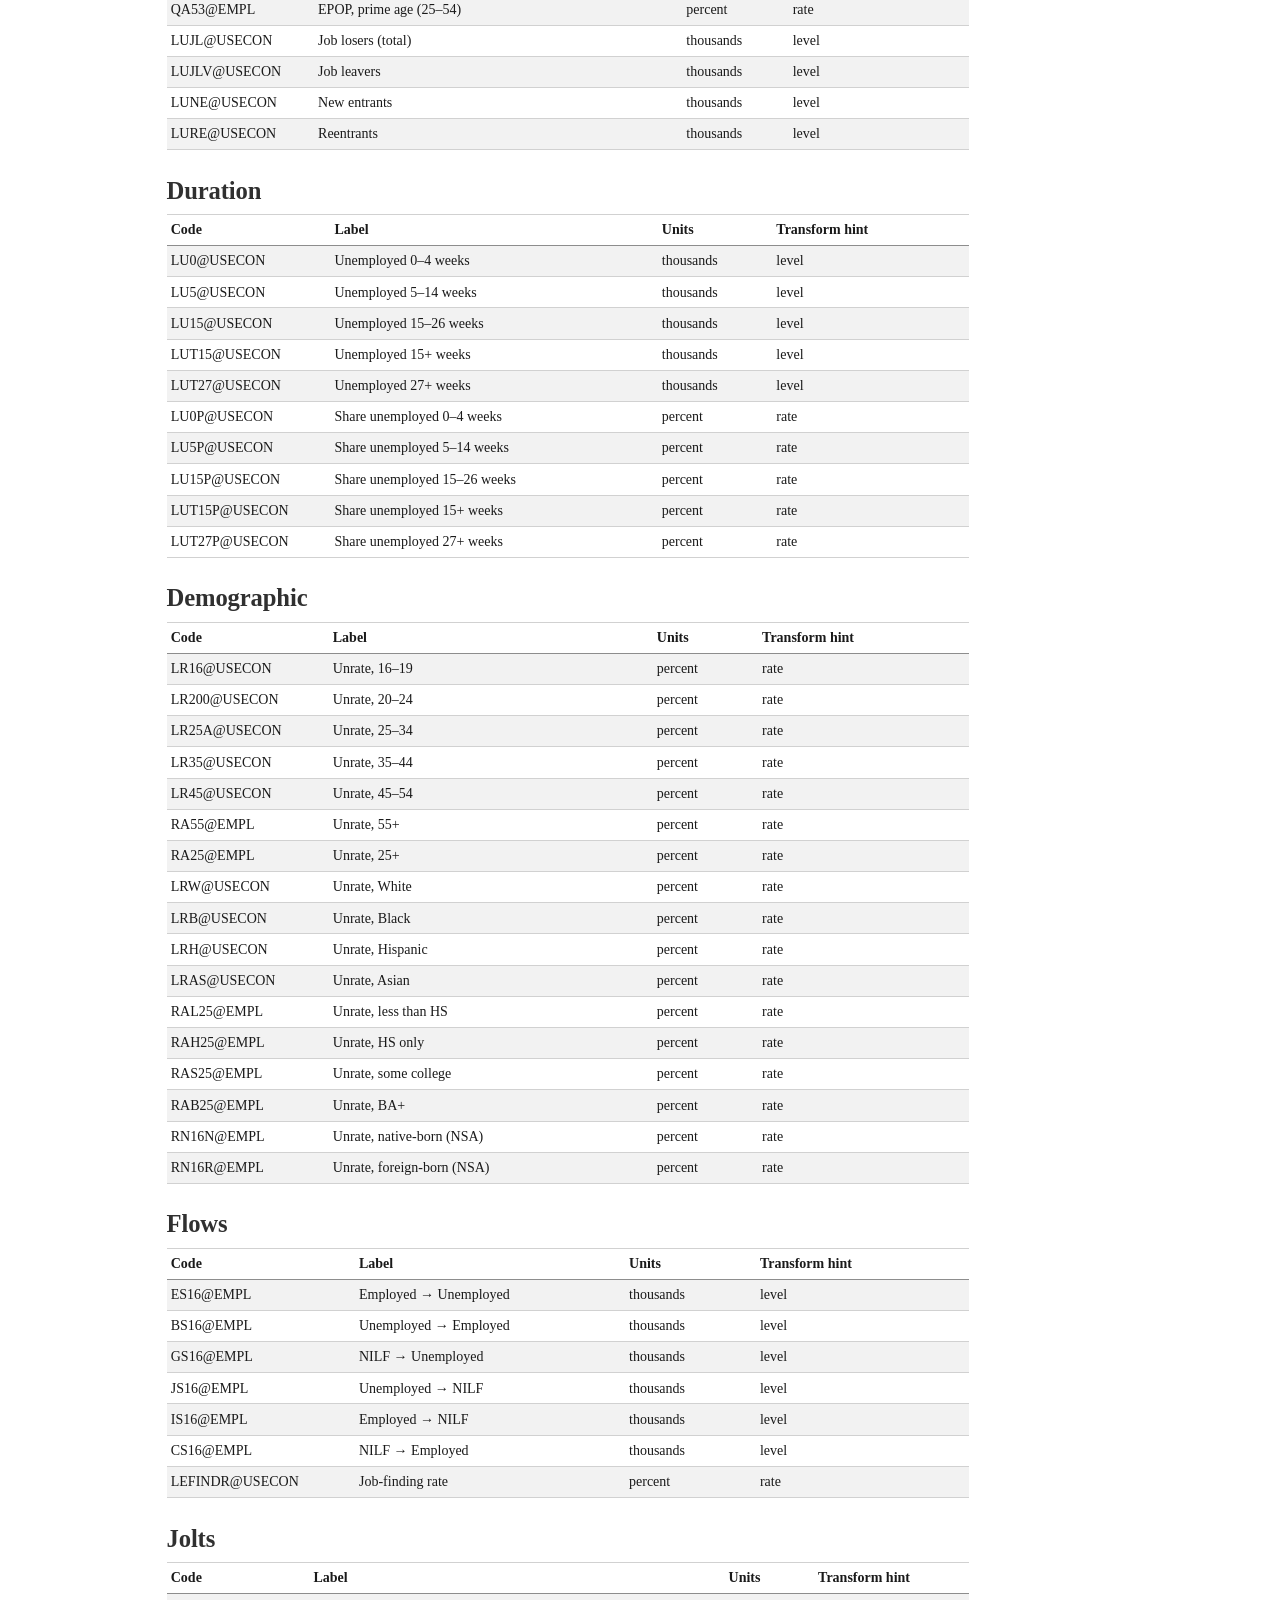
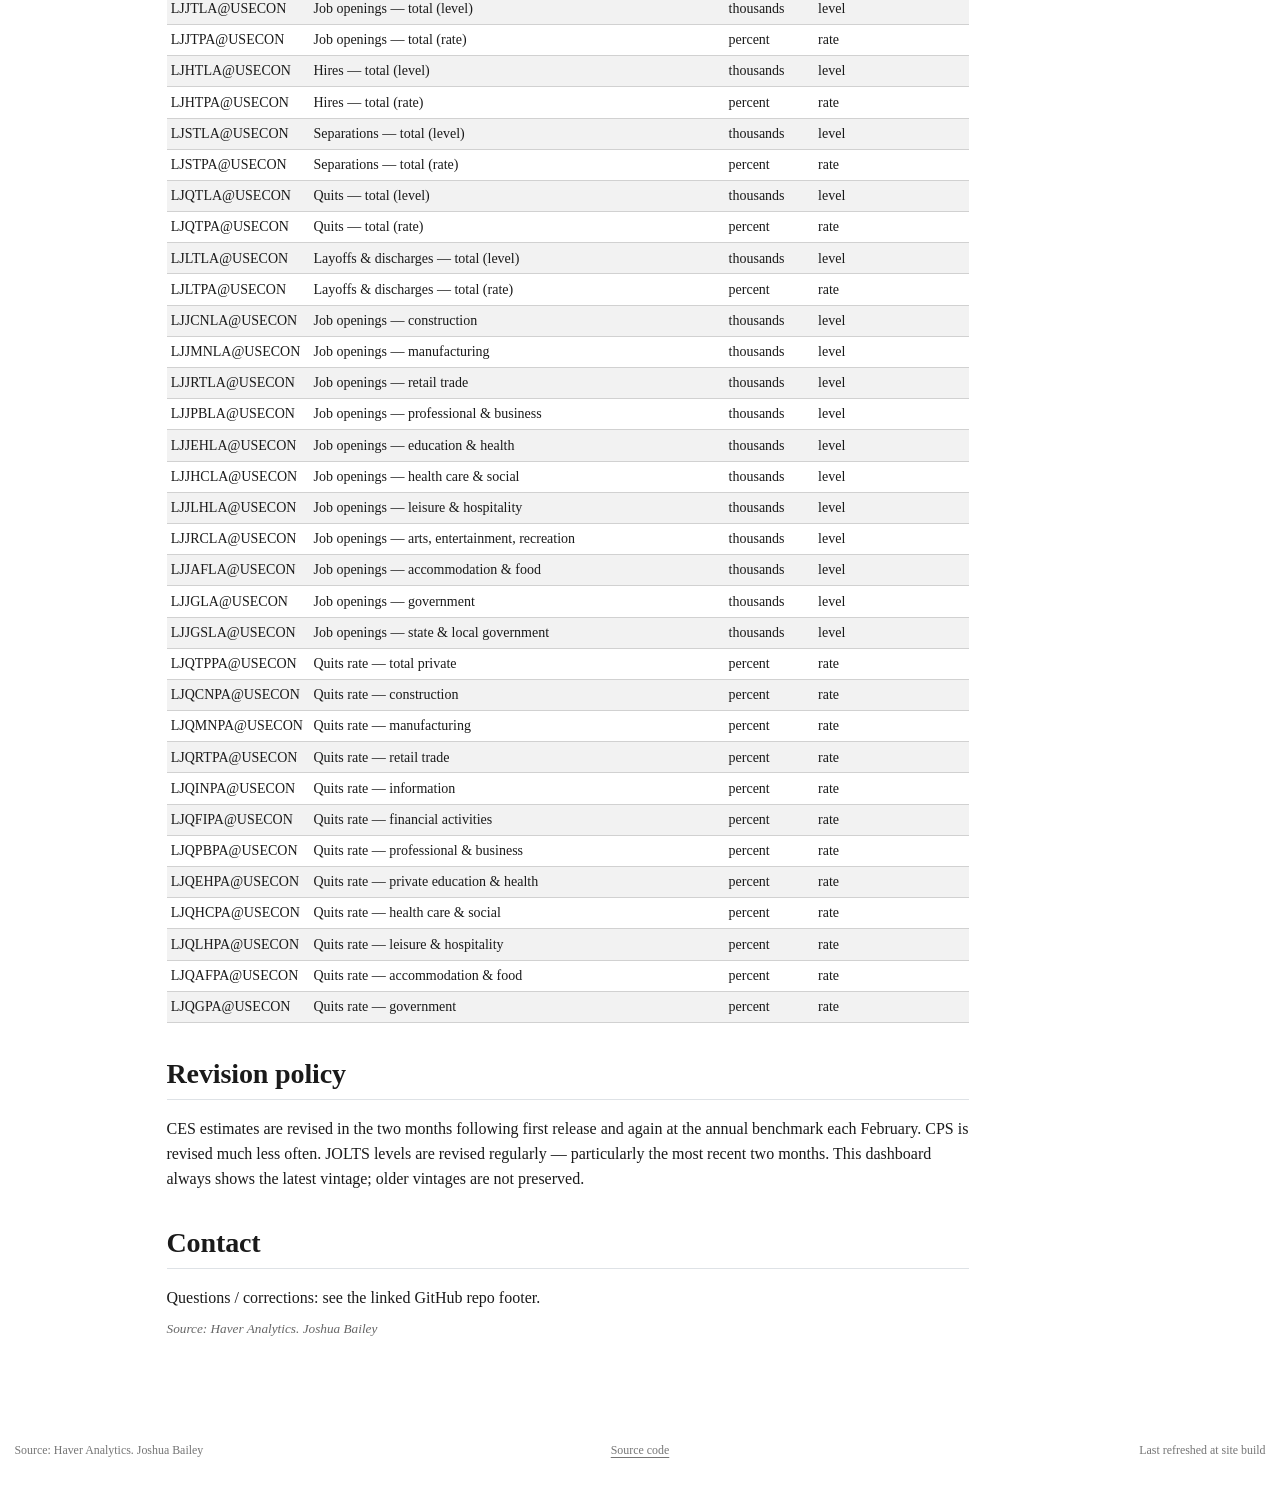
==== commit 14f142d3: "Refresh 2026-06-05" ====
--- a/about.html
+++ b/about.html
@@ -179,10 +179,10 @@
 <h2 class="anchored" data-anchor-id="data-source">Data source</h2>
 <p>All series are pulled from <strong>Haver Analytics</strong>. There is no FRED dependency. Each rebuild fetches every series in a single round-trip and caches the result on disk; if Haver is unreachable, the dashboard rebuilds from the cached CSV.</p>
 <div id="data-meta" class="cell" data-execution_count="2">
-<p><strong>Last data refresh:</strong> 2026-05-08T12:40:20Z<br>
+<p><strong>Last data refresh:</strong> 2026-06-05T12:31:40Z<br>
 <strong>Series in catalogue:</strong> 127<br>
-<strong>Bundle range:</strong> 2000-01-01 → 2026-04-01<br>
-<strong>Bundle dimensions:</strong> 316 rows × 819 columns</p>
+<strong>Bundle range:</strong> 2000-01-01 → 2026-05-01<br>
+<strong>Bundle dimensions:</strong> 317 rows × 819 columns</p>
 </div>
 </section>
 <section id="shutdown-gap-and-interpolation" class="level2">
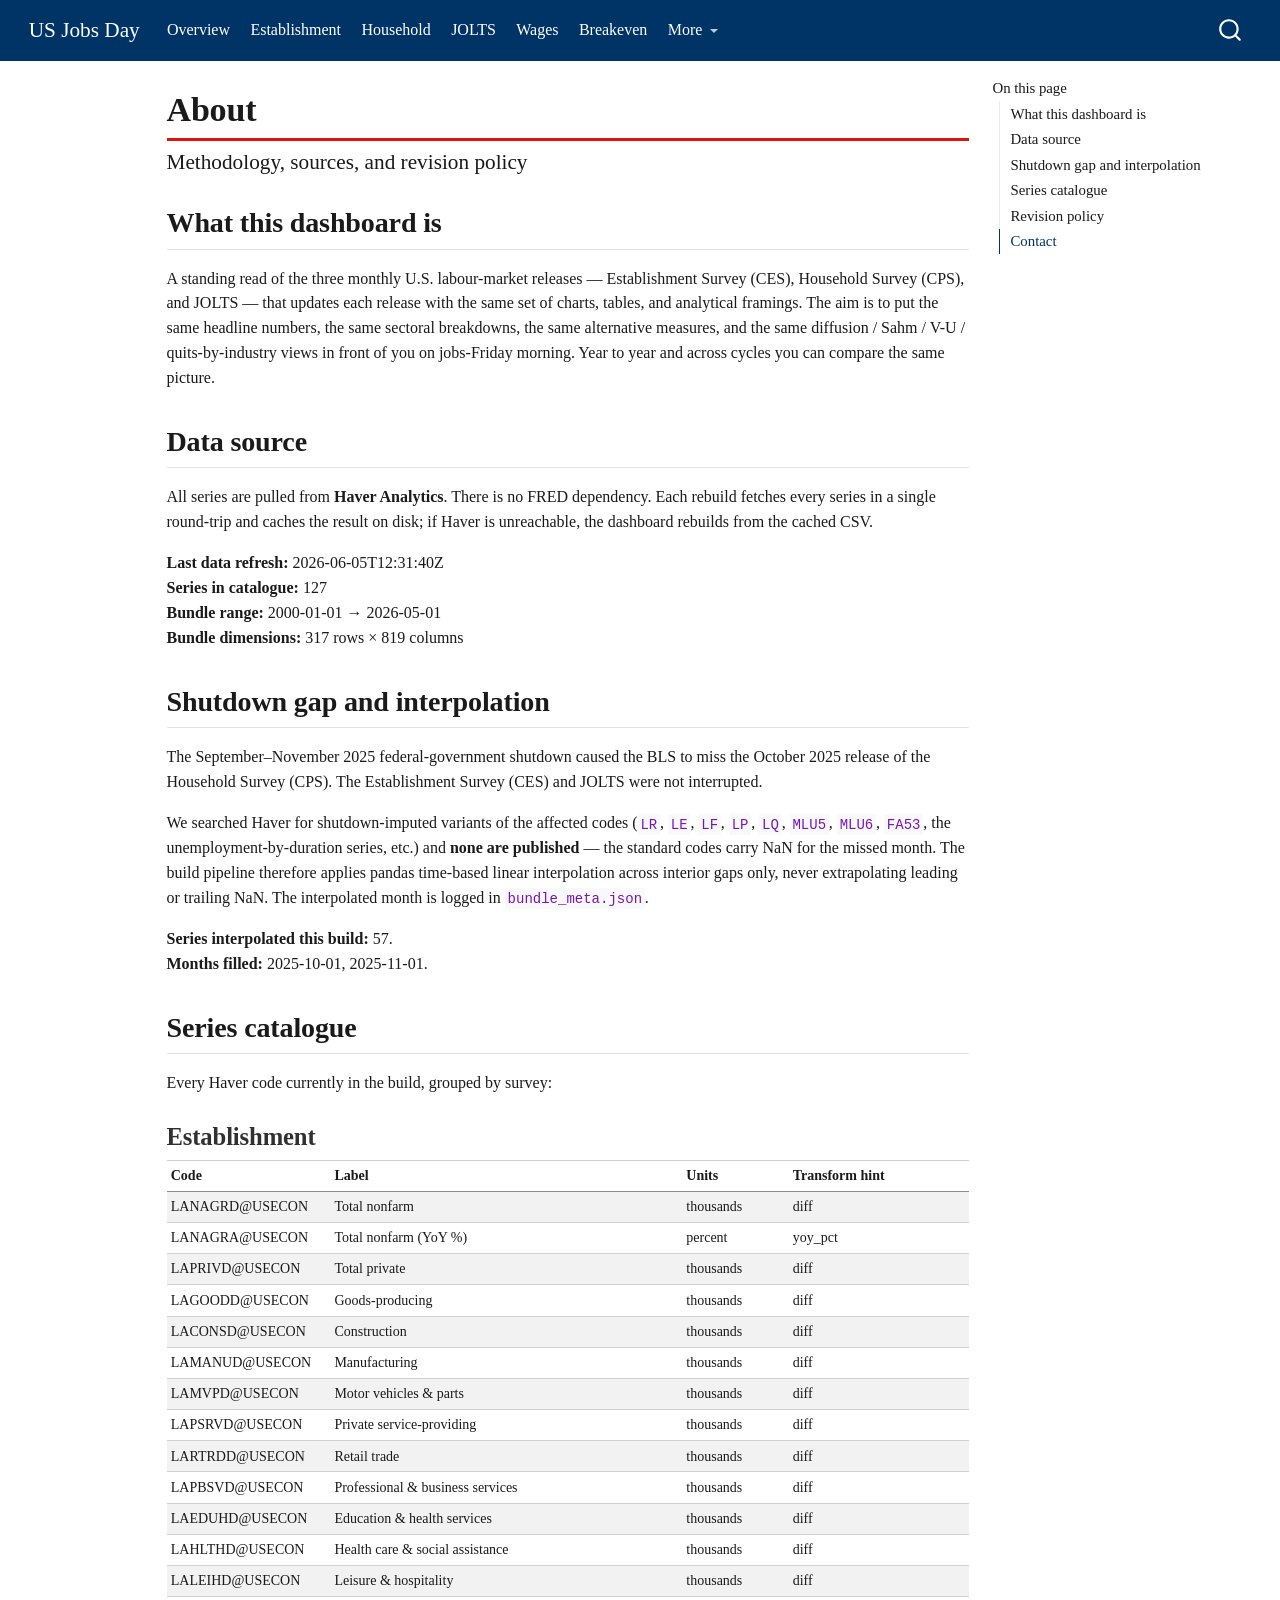
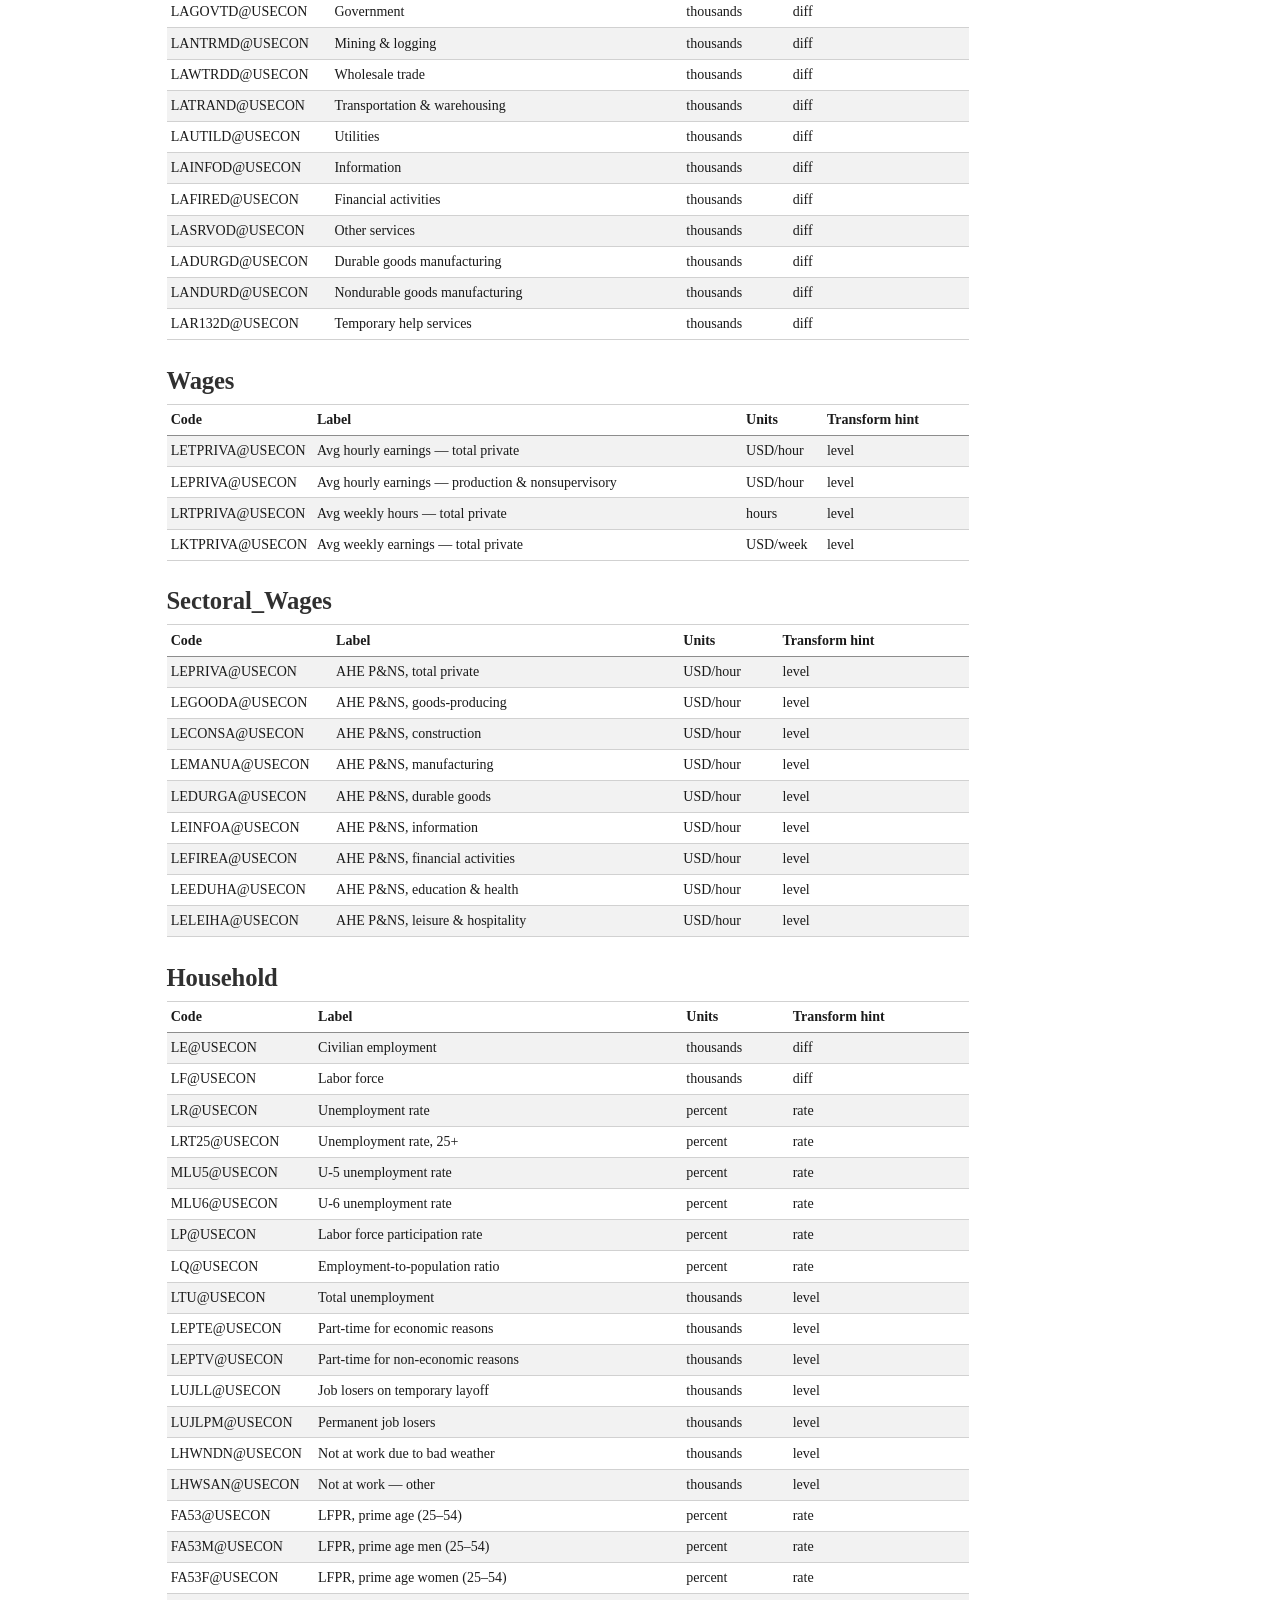
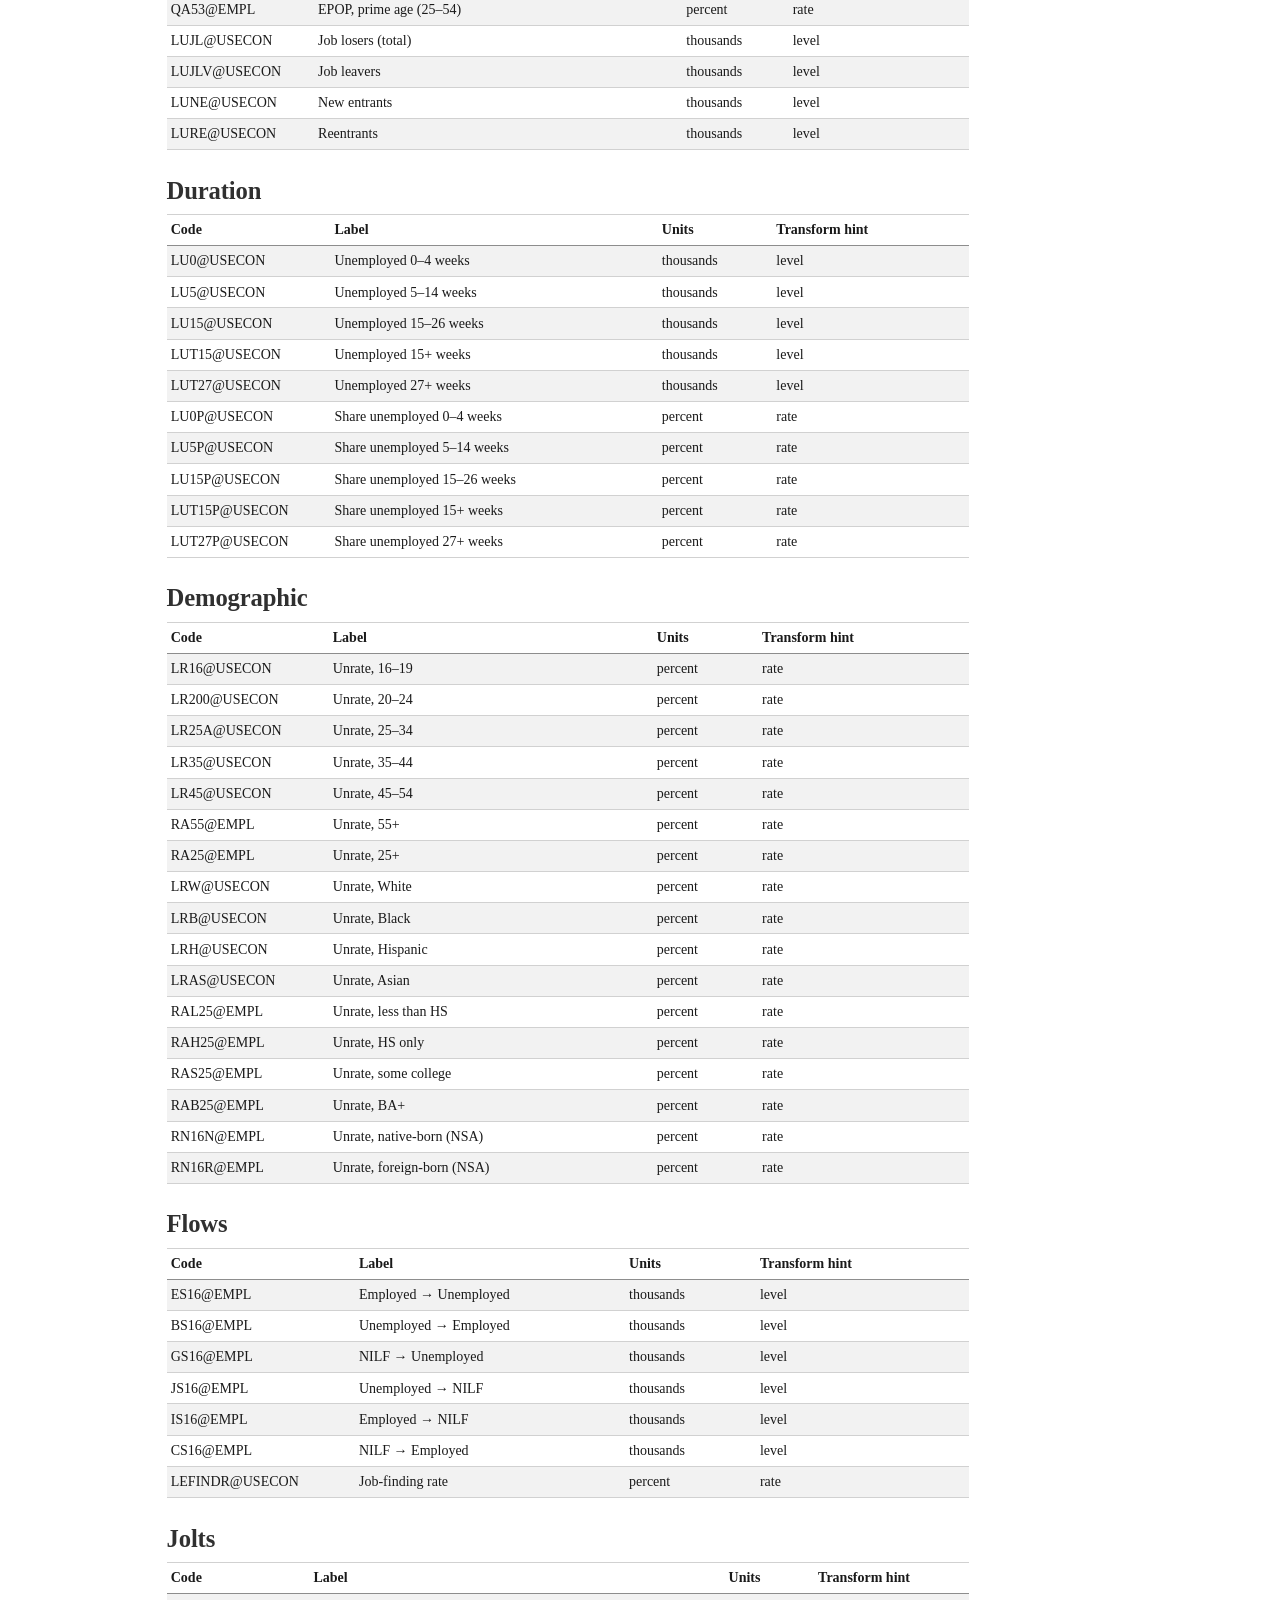
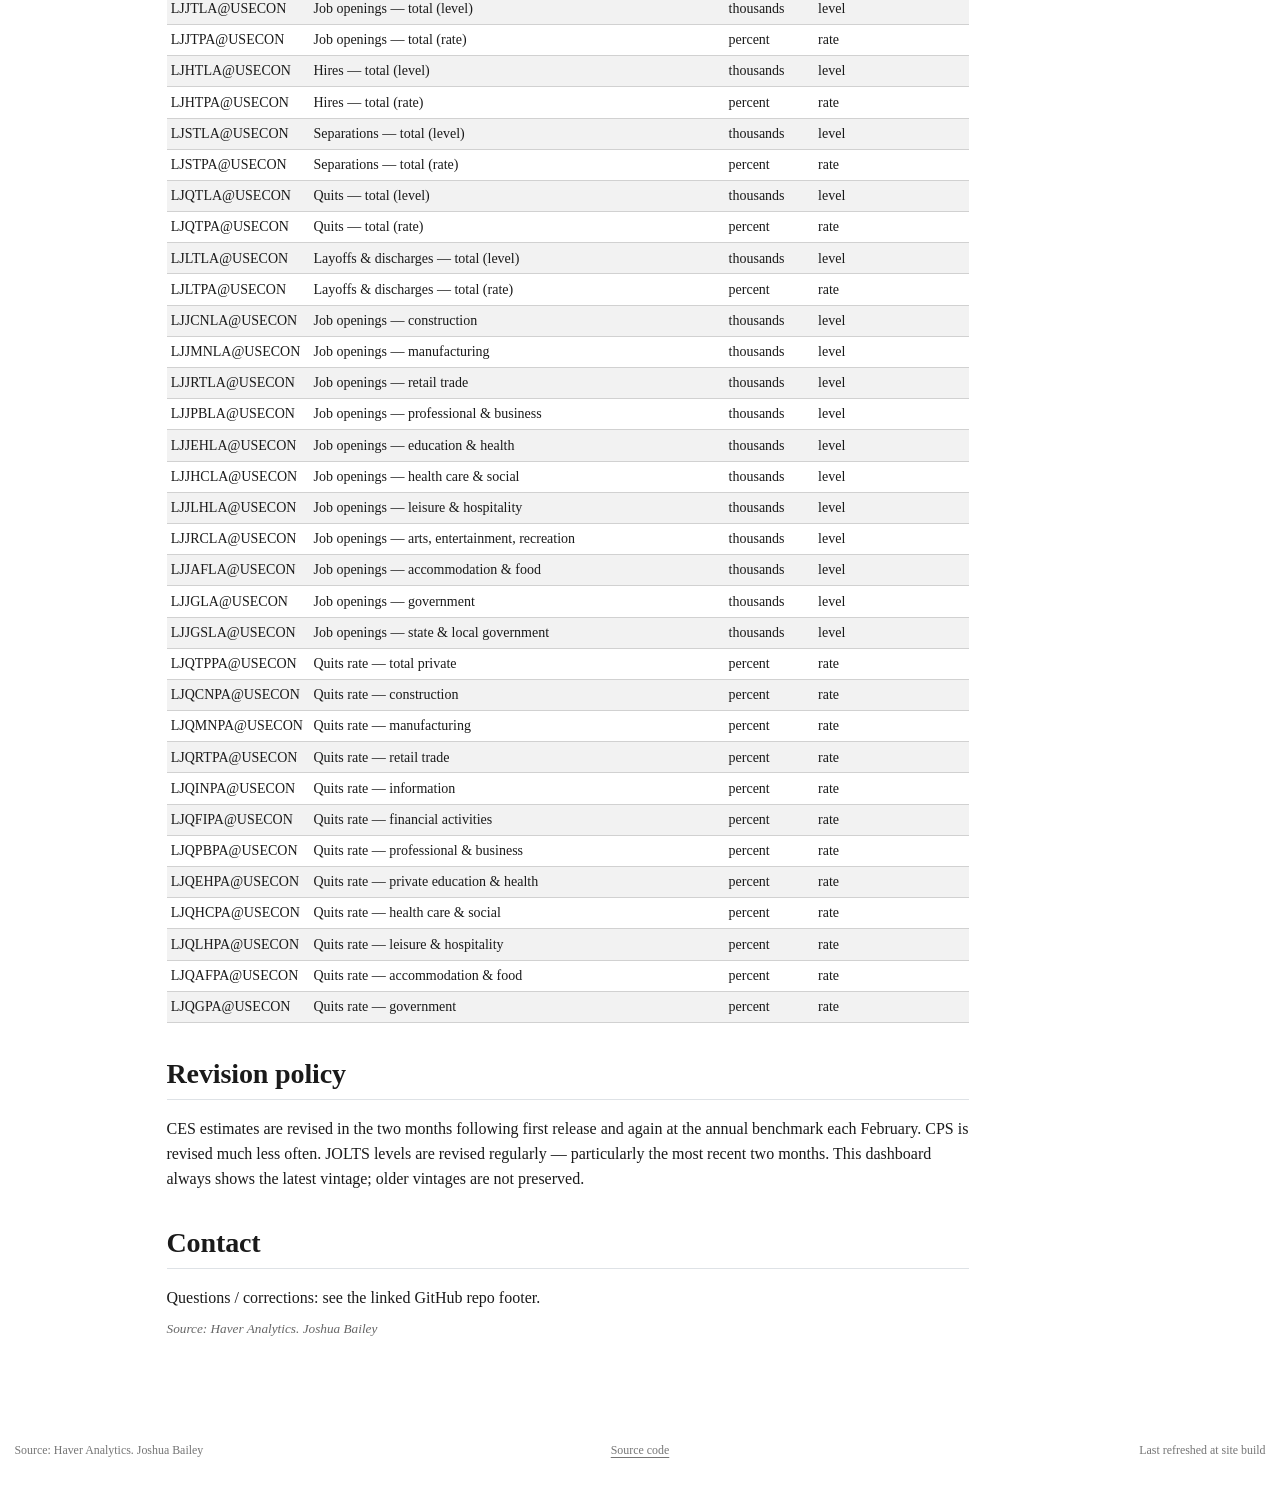
==== commit bed2ff94: "Refresh 2026-07-02" ====
--- a/about.html
+++ b/about.html
@@ -107,6 +107,10 @@
   <li class="nav-item">
     <a class="nav-link" href="./wages.html"> 
 <span class="menu-text">Wages</span></a>
+  </li>  
+  <li class="nav-item">
+    <a class="nav-link" href="./breakeven.html"> 
+<span class="menu-text">Breakeven</span></a>
   </li>  
   <li class="nav-item dropdown ">
     <a class="nav-link dropdown-toggle" href="#" id="nav-menu-more" role="link" data-bs-toggle="dropdown" aria-expanded="false">
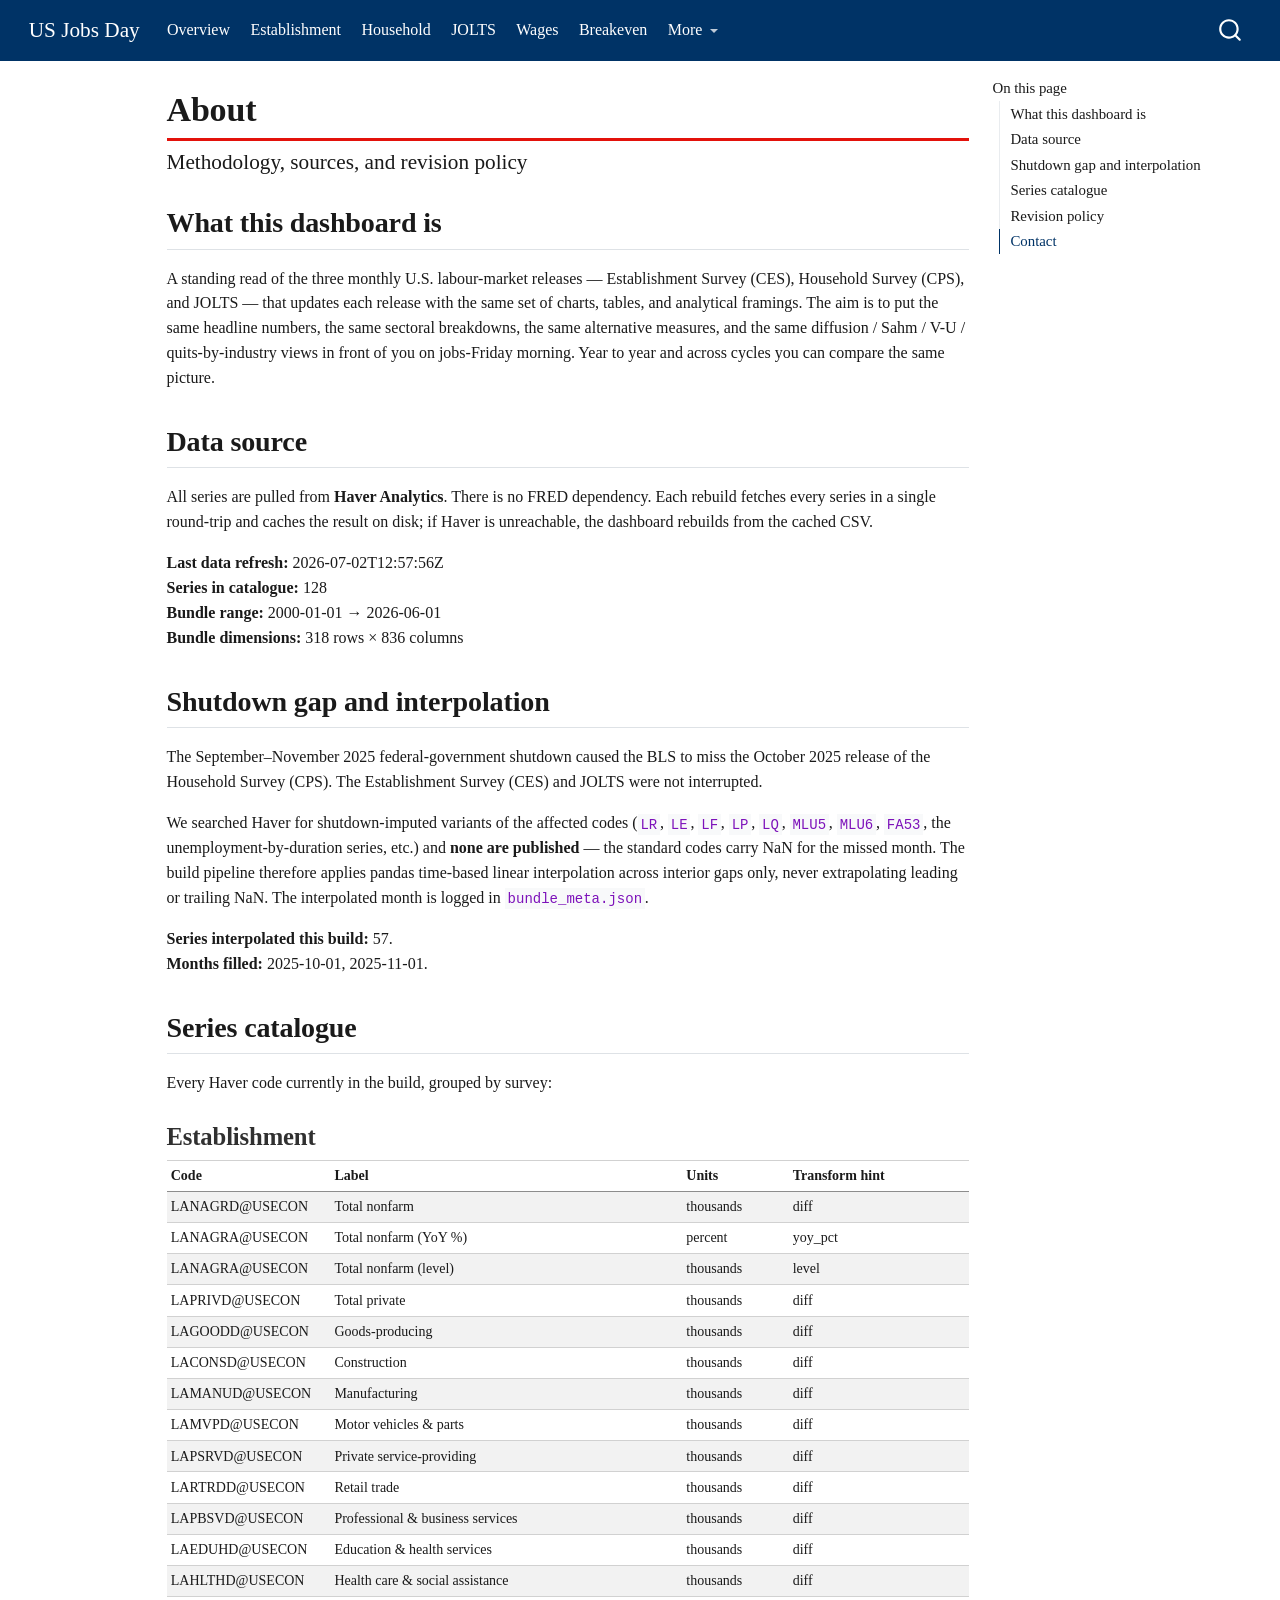
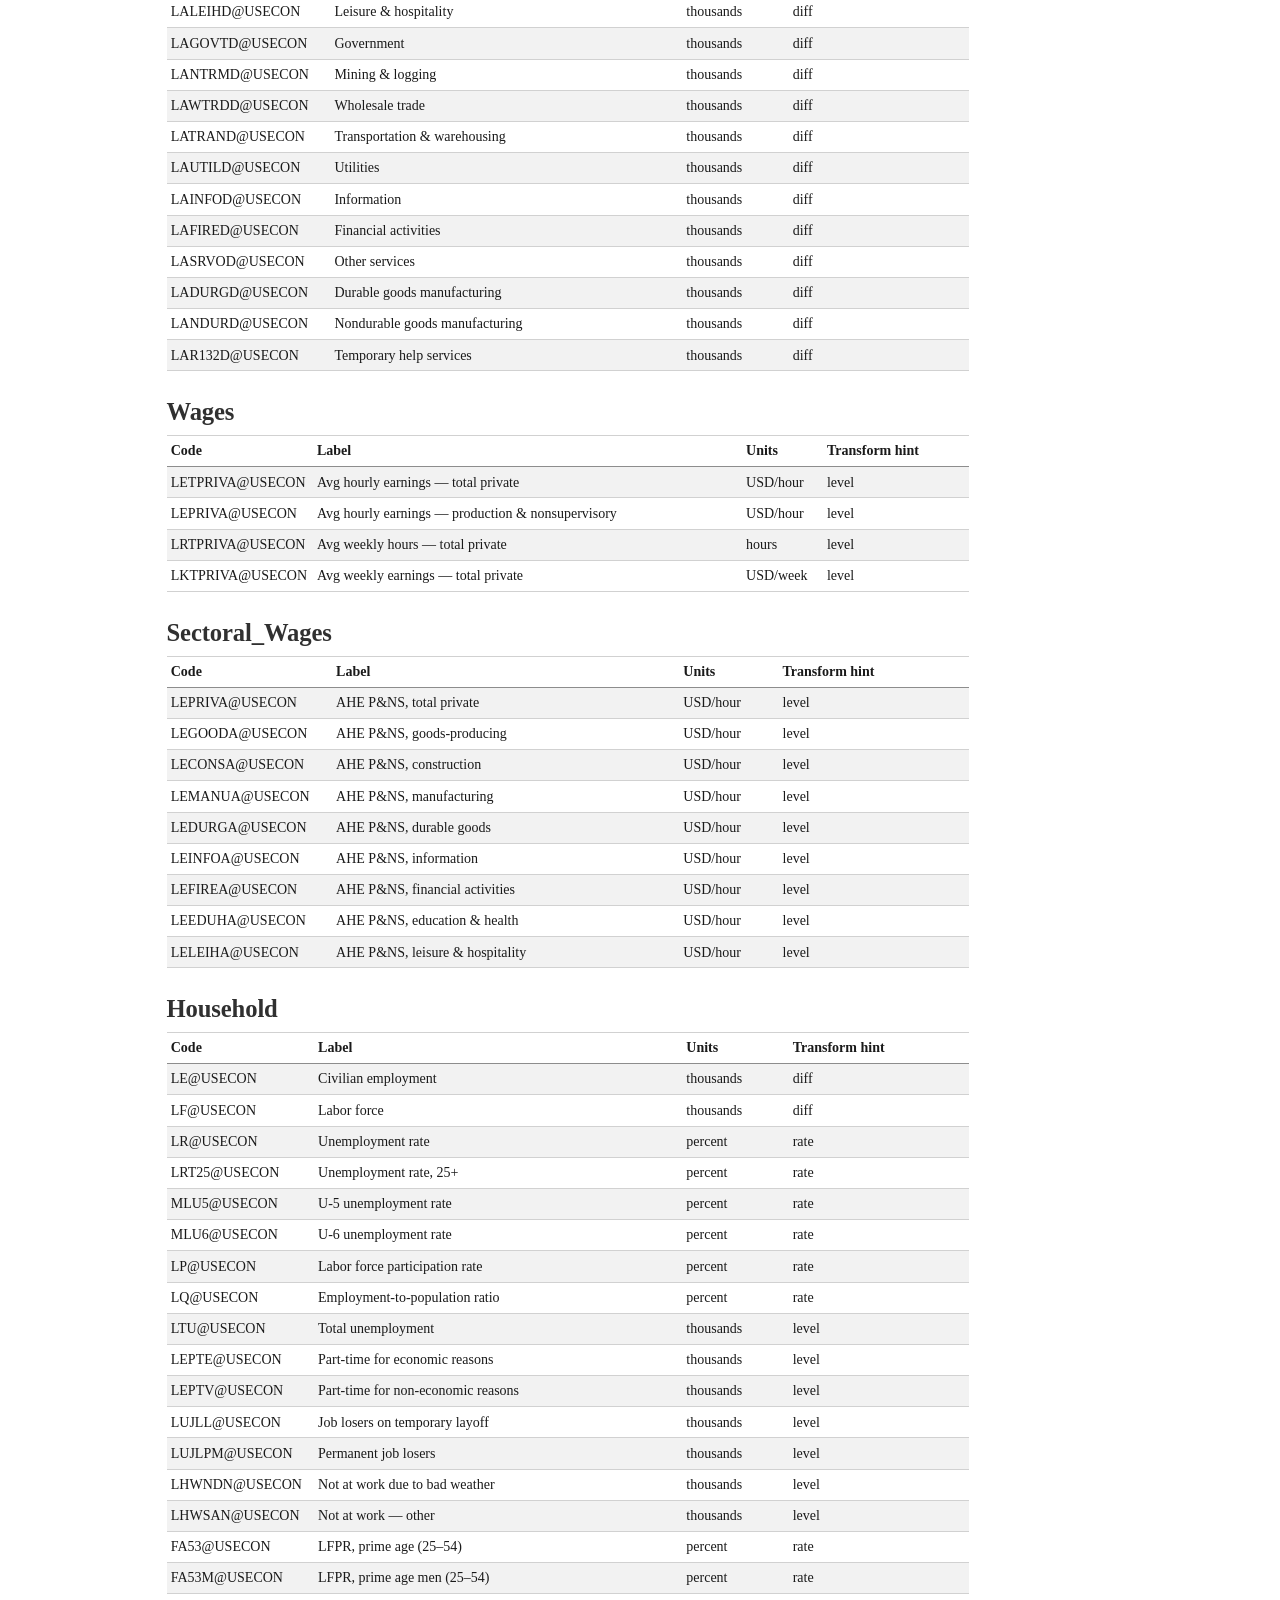
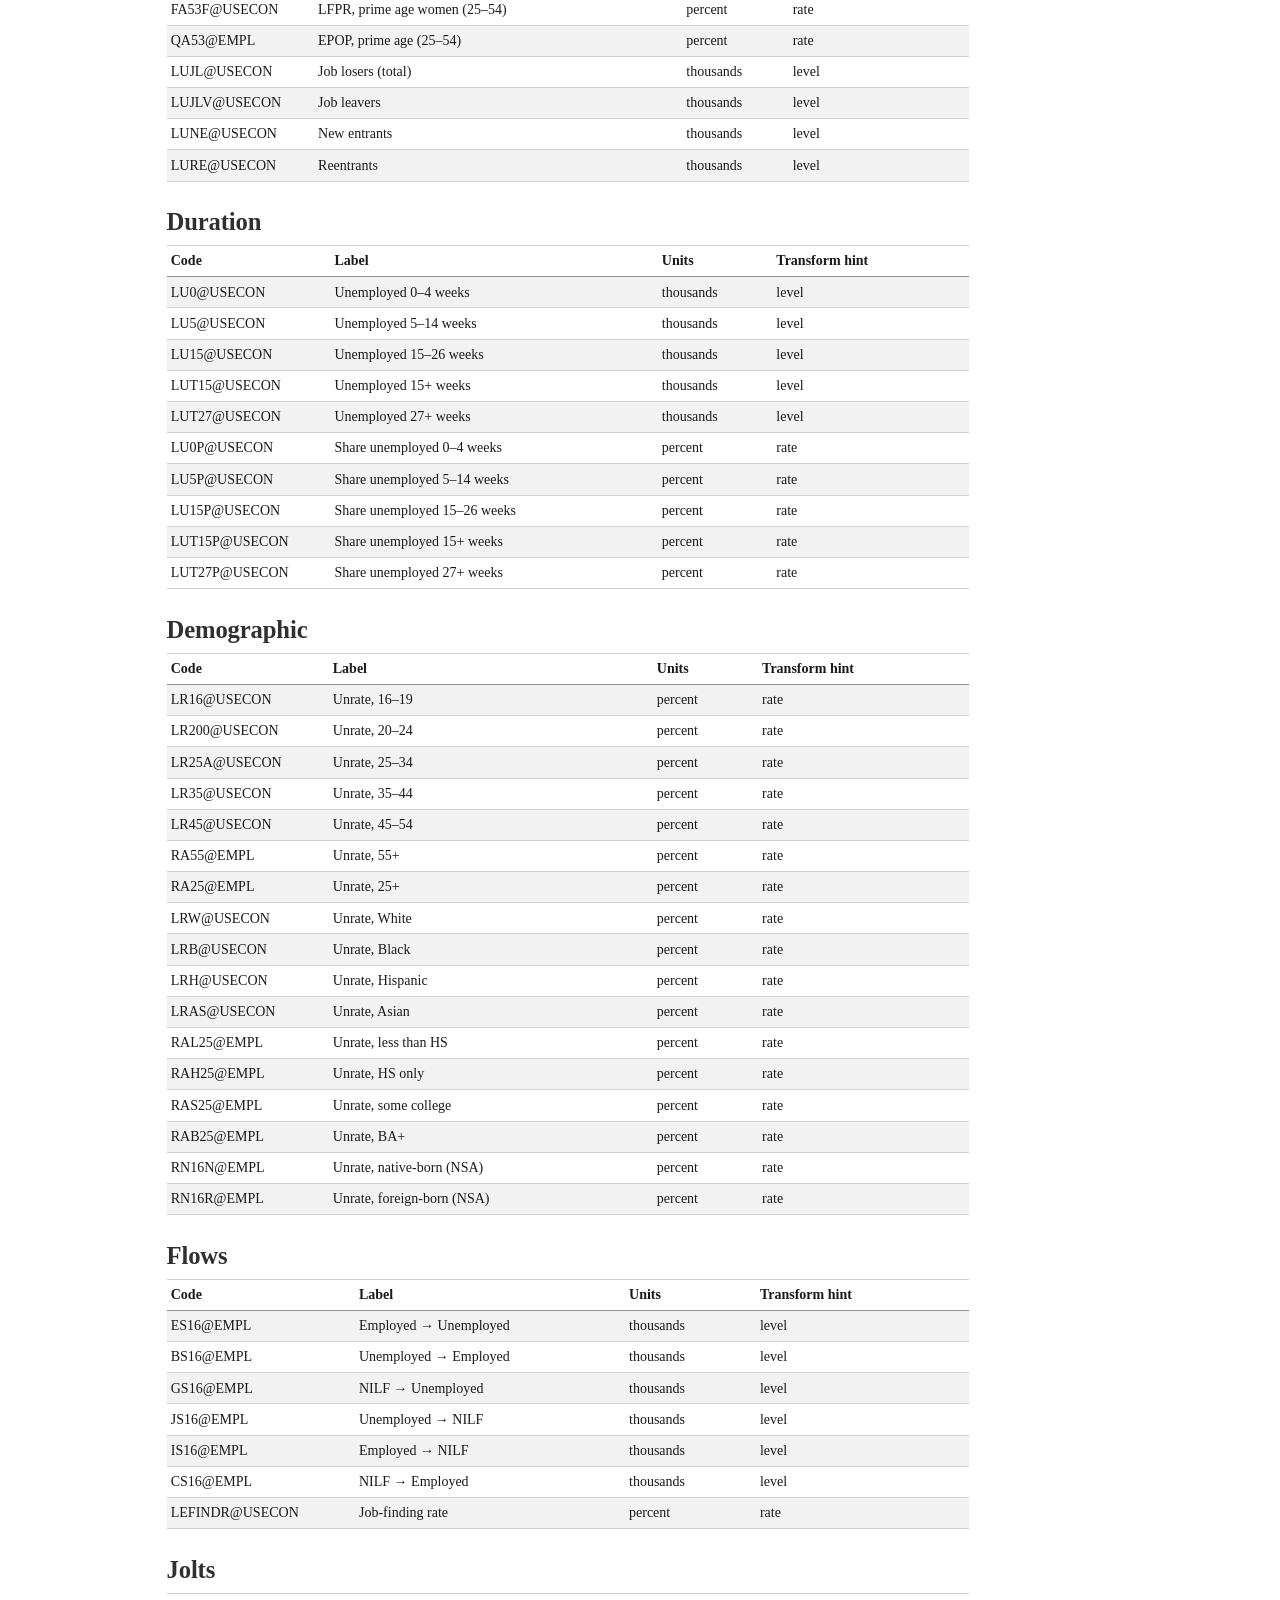
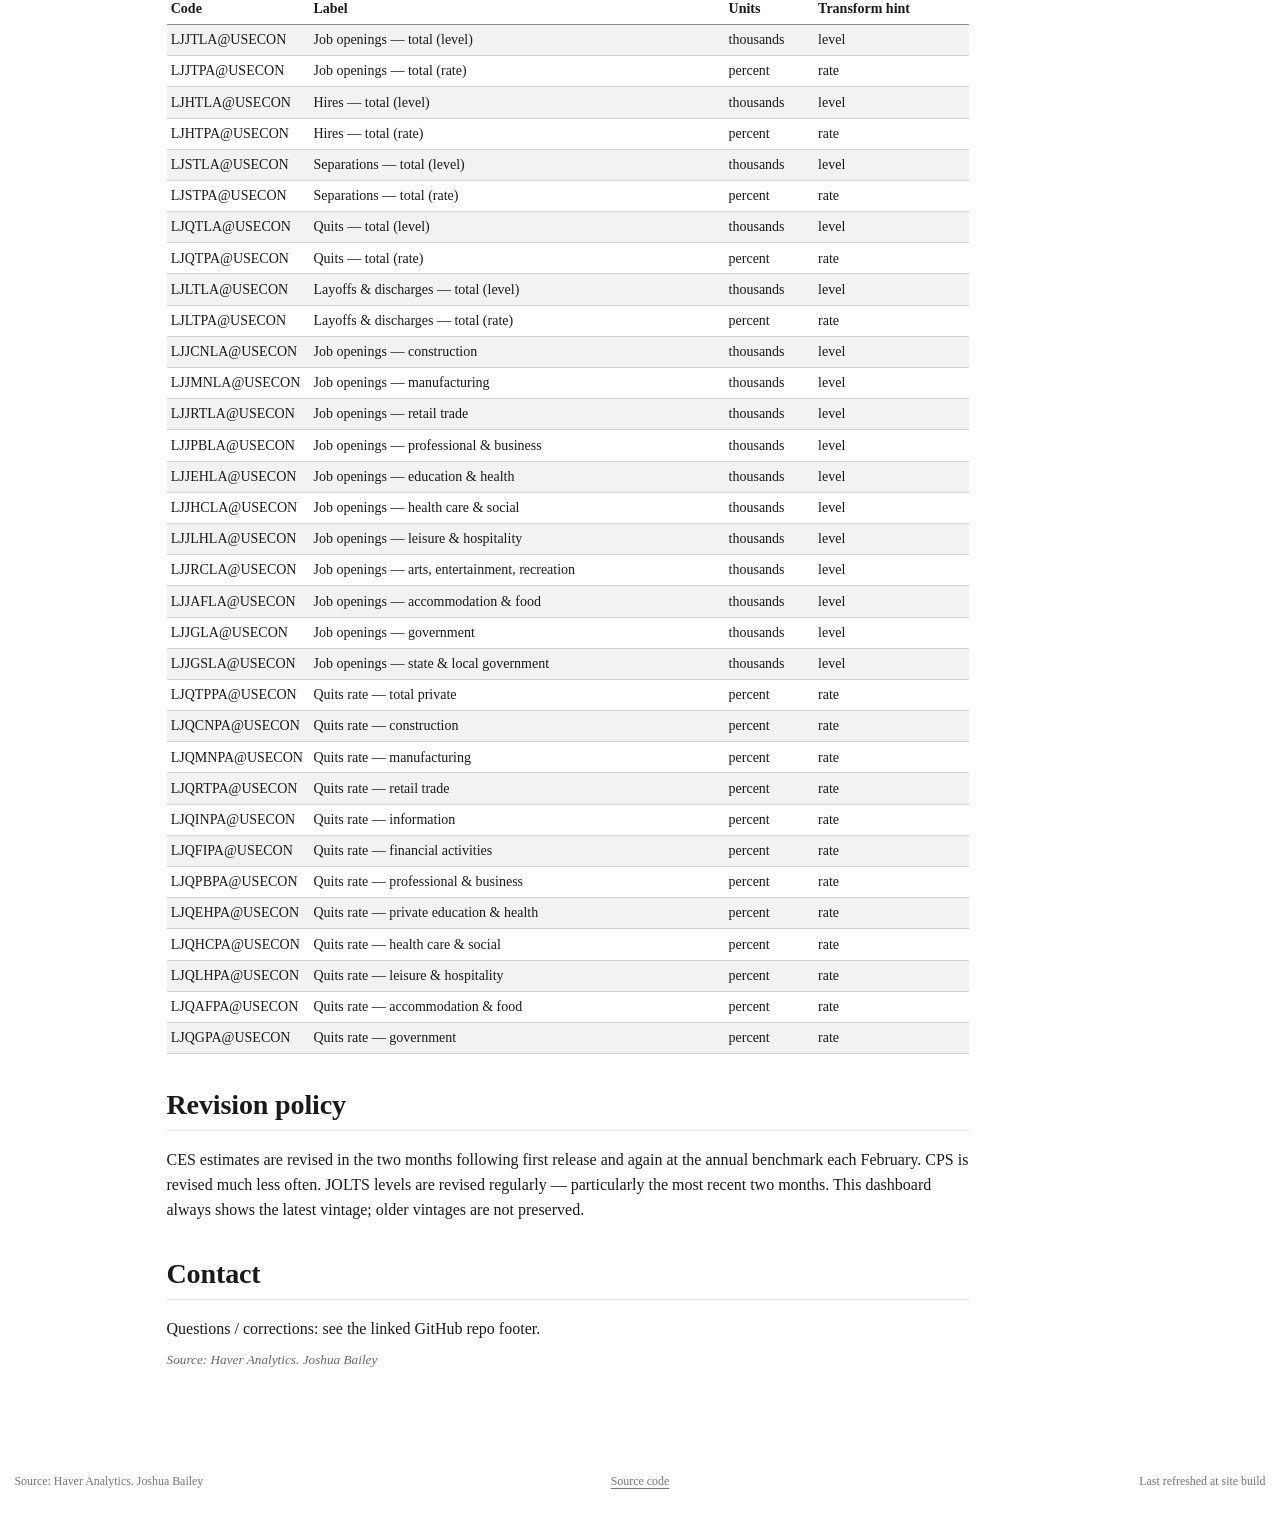
==== commit f4040fb6: "Refresh 2026-07-02" ====
--- a/about.html
+++ b/about.html
@@ -183,10 +183,10 @@
 <h2 class="anchored" data-anchor-id="data-source">Data source</h2>
 <p>All series are pulled from <strong>Haver Analytics</strong>. There is no FRED dependency. Each rebuild fetches every series in a single round-trip and caches the result on disk; if Haver is unreachable, the dashboard rebuilds from the cached CSV.</p>
 <div id="data-meta" class="cell" data-execution_count="2">
-<p><strong>Last data refresh:</strong> 2026-06-05T12:31:40Z<br>
-<strong>Series in catalogue:</strong> 127<br>
-<strong>Bundle range:</strong> 2000-01-01 → 2026-05-01<br>
-<strong>Bundle dimensions:</strong> 317 rows × 819 columns</p>
+<p><strong>Last data refresh:</strong> 2026-07-02T12:57:56Z<br>
+<strong>Series in catalogue:</strong> 128<br>
+<strong>Bundle range:</strong> 2000-01-01 → 2026-06-01<br>
+<strong>Bundle dimensions:</strong> 318 rows × 836 columns</p>
 </div>
 </section>
 <section id="shutdown-gap-and-interpolation" class="level2">
@@ -233,132 +233,138 @@
 <td style="text-align: left;">yoy_pct</td>
 </tr>
 <tr class="odd">
+<td style="text-align: left;">LANAGRA@USECON</td>
+<td style="text-align: left;">Total nonfarm (level)</td>
+<td style="text-align: left;">thousands</td>
+<td style="text-align: left;">level</td>
+</tr>
+<tr class="even">
 <td style="text-align: left;">LAPRIVD@USECON</td>
 <td style="text-align: left;">Total private</td>
 <td style="text-align: left;">thousands</td>
 <td style="text-align: left;">diff</td>
 </tr>
-<tr class="even">
+<tr class="odd">
 <td style="text-align: left;">LAGOODD@USECON</td>
 <td style="text-align: left;">Goods-producing</td>
 <td style="text-align: left;">thousands</td>
 <td style="text-align: left;">diff</td>
 </tr>
-<tr class="odd">
+<tr class="even">
 <td style="text-align: left;">LACONSD@USECON</td>
 <td style="text-align: left;">Construction</td>
 <td style="text-align: left;">thousands</td>
 <td style="text-align: left;">diff</td>
 </tr>
-<tr class="even">
+<tr class="odd">
 <td style="text-align: left;">LAMANUD@USECON</td>
 <td style="text-align: left;">Manufacturing</td>
 <td style="text-align: left;">thousands</td>
 <td style="text-align: left;">diff</td>
 </tr>
-<tr class="odd">
+<tr class="even">
 <td style="text-align: left;">LAMVPD@USECON</td>
 <td style="text-align: left;">Motor vehicles &amp; parts</td>
 <td style="text-align: left;">thousands</td>
 <td style="text-align: left;">diff</td>
 </tr>
-<tr class="even">
+<tr class="odd">
 <td style="text-align: left;">LAPSRVD@USECON</td>
 <td style="text-align: left;">Private service-providing</td>
 <td style="text-align: left;">thousands</td>
 <td style="text-align: left;">diff</td>
 </tr>
-<tr class="odd">
+<tr class="even">
 <td style="text-align: left;">LARTRDD@USECON</td>
 <td style="text-align: left;">Retail trade</td>
 <td style="text-align: left;">thousands</td>
 <td style="text-align: left;">diff</td>
 </tr>
-<tr class="even">
+<tr class="odd">
 <td style="text-align: left;">LAPBSVD@USECON</td>
 <td style="text-align: left;">Professional &amp; business services</td>
 <td style="text-align: left;">thousands</td>
 <td style="text-align: left;">diff</td>
 </tr>
-<tr class="odd">
+<tr class="even">
 <td style="text-align: left;">LAEDUHD@USECON</td>
 <td style="text-align: left;">Education &amp; health services</td>
 <td style="text-align: left;">thousands</td>
 <td style="text-align: left;">diff</td>
 </tr>
-<tr class="even">
+<tr class="odd">
 <td style="text-align: left;">LAHLTHD@USECON</td>
 <td style="text-align: left;">Health care &amp; social assistance</td>
 <td style="text-align: left;">thousands</td>
 <td style="text-align: left;">diff</td>
 </tr>
-<tr class="odd">
+<tr class="even">
 <td style="text-align: left;">LALEIHD@USECON</td>
 <td style="text-align: left;">Leisure &amp; hospitality</td>
 <td style="text-align: left;">thousands</td>
 <td style="text-align: left;">diff</td>
 </tr>
-<tr class="even">
+<tr class="odd">
 <td style="text-align: left;">LAGOVTD@USECON</td>
 <td style="text-align: left;">Government</td>
 <td style="text-align: left;">thousands</td>
 <td style="text-align: left;">diff</td>
 </tr>
-<tr class="odd">
+<tr class="even">
 <td style="text-align: left;">LANTRMD@USECON</td>
 <td style="text-align: left;">Mining &amp; logging</td>
 <td style="text-align: left;">thousands</td>
 <td style="text-align: left;">diff</td>
 </tr>
-<tr class="even">
+<tr class="odd">
 <td style="text-align: left;">LAWTRDD@USECON</td>
 <td style="text-align: left;">Wholesale trade</td>
 <td style="text-align: left;">thousands</td>
 <td style="text-align: left;">diff</td>
 </tr>
-<tr class="odd">
+<tr class="even">
 <td style="text-align: left;">LATRAND@USECON</td>
 <td style="text-align: left;">Transportation &amp; warehousing</td>
 <td style="text-align: left;">thousands</td>
 <td style="text-align: left;">diff</td>
 </tr>
-<tr class="even">
+<tr class="odd">
 <td style="text-align: left;">LAUTILD@USECON</td>
 <td style="text-align: left;">Utilities</td>
 <td style="text-align: left;">thousands</td>
 <td style="text-align: left;">diff</td>
 </tr>
-<tr class="odd">
+<tr class="even">
 <td style="text-align: left;">LAINFOD@USECON</td>
 <td style="text-align: left;">Information</td>
 <td style="text-align: left;">thousands</td>
 <td style="text-align: left;">diff</td>
 </tr>
-<tr class="even">
+<tr class="odd">
 <td style="text-align: left;">LAFIRED@USECON</td>
 <td style="text-align: left;">Financial activities</td>
 <td style="text-align: left;">thousands</td>
 <td style="text-align: left;">diff</td>
 </tr>
-<tr class="odd">
+<tr class="even">
 <td style="text-align: left;">LASRVOD@USECON</td>
 <td style="text-align: left;">Other services</td>
 <td style="text-align: left;">thousands</td>
 <td style="text-align: left;">diff</td>
 </tr>
-<tr class="even">
+<tr class="odd">
 <td style="text-align: left;">LADURGD@USECON</td>
 <td style="text-align: left;">Durable goods manufacturing</td>
 <td style="text-align: left;">thousands</td>
 <td style="text-align: left;">diff</td>
 </tr>
-<tr class="odd">
+<tr class="even">
 <td style="text-align: left;">LANDURD@USECON</td>
 <td style="text-align: left;">Nondurable goods manufacturing</td>
 <td style="text-align: left;">thousands</td>
 <td style="text-align: left;">diff</td>
 </tr>
-<tr class="even">
+<tr class="odd">
 <td style="text-align: left;">LAR132D@USECON</td>
 <td style="text-align: left;">Temporary help services</td>
 <td style="text-align: left;">thousands</td>
